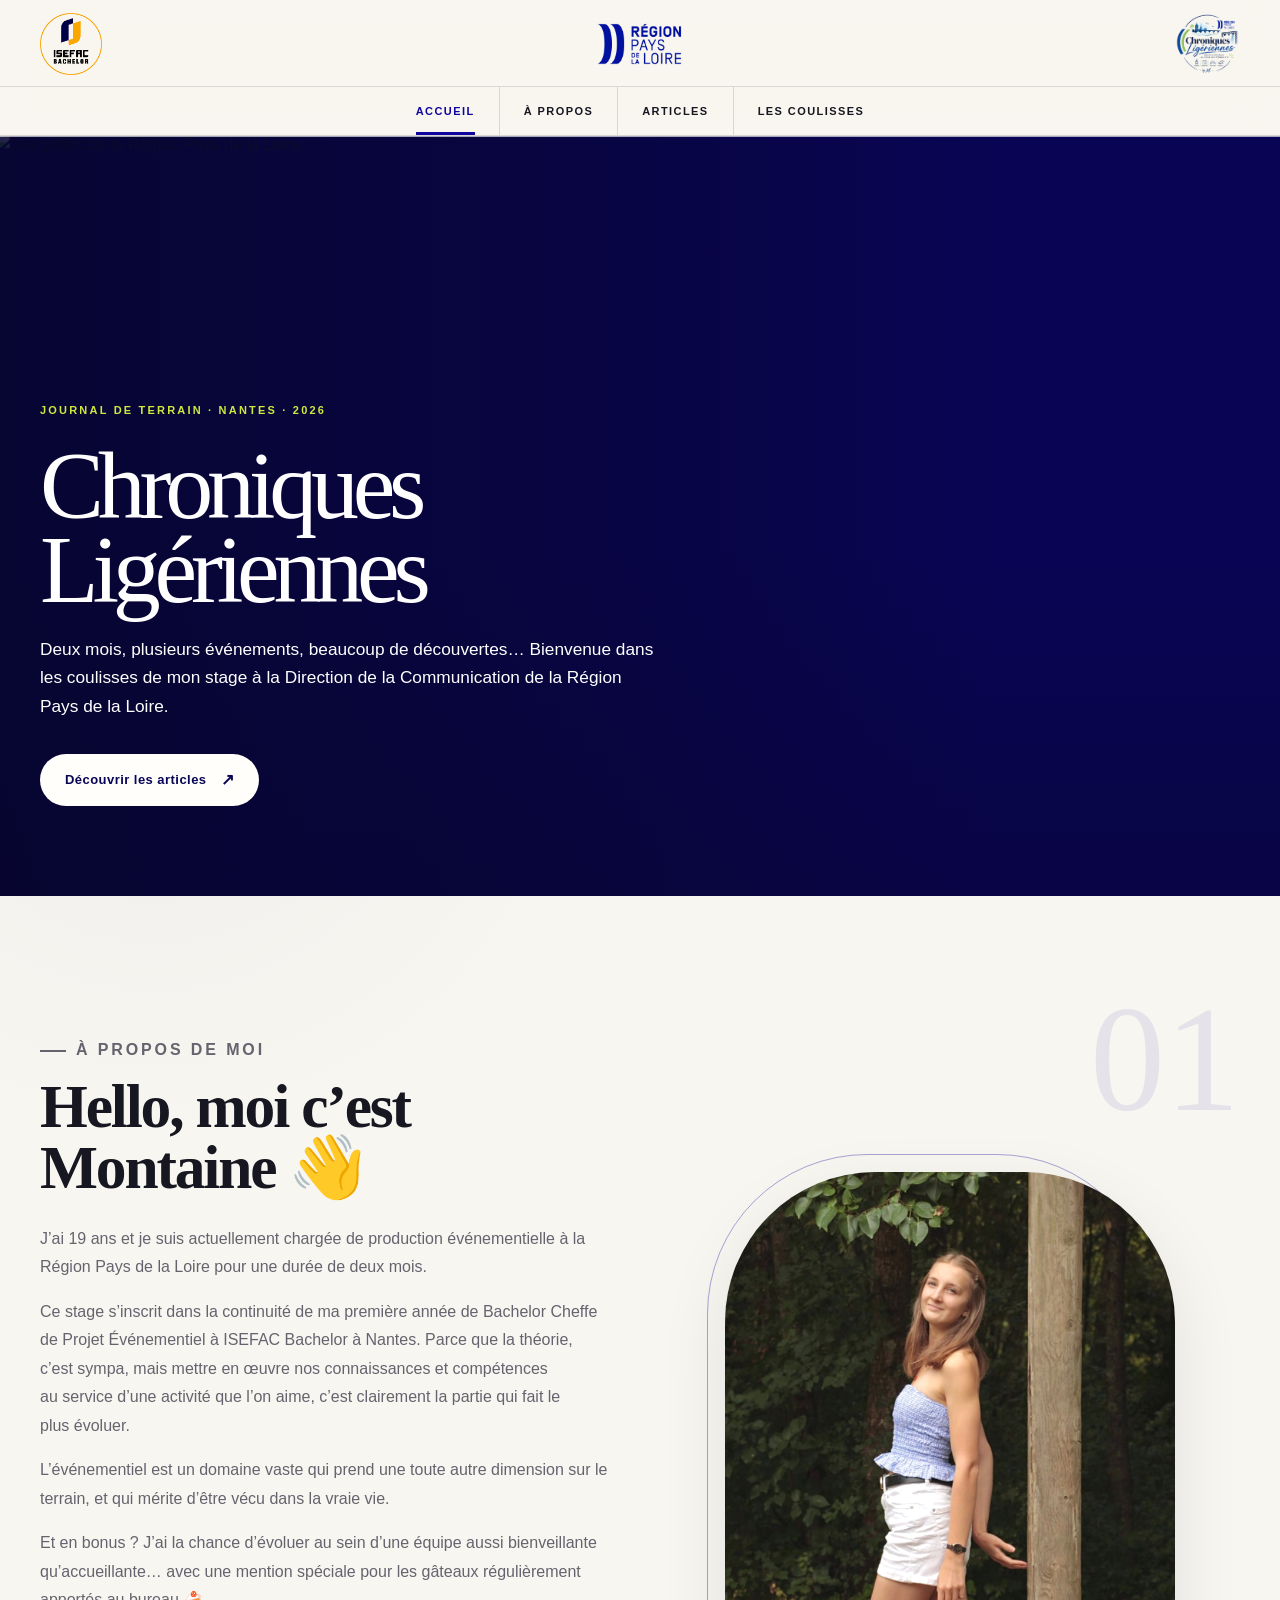
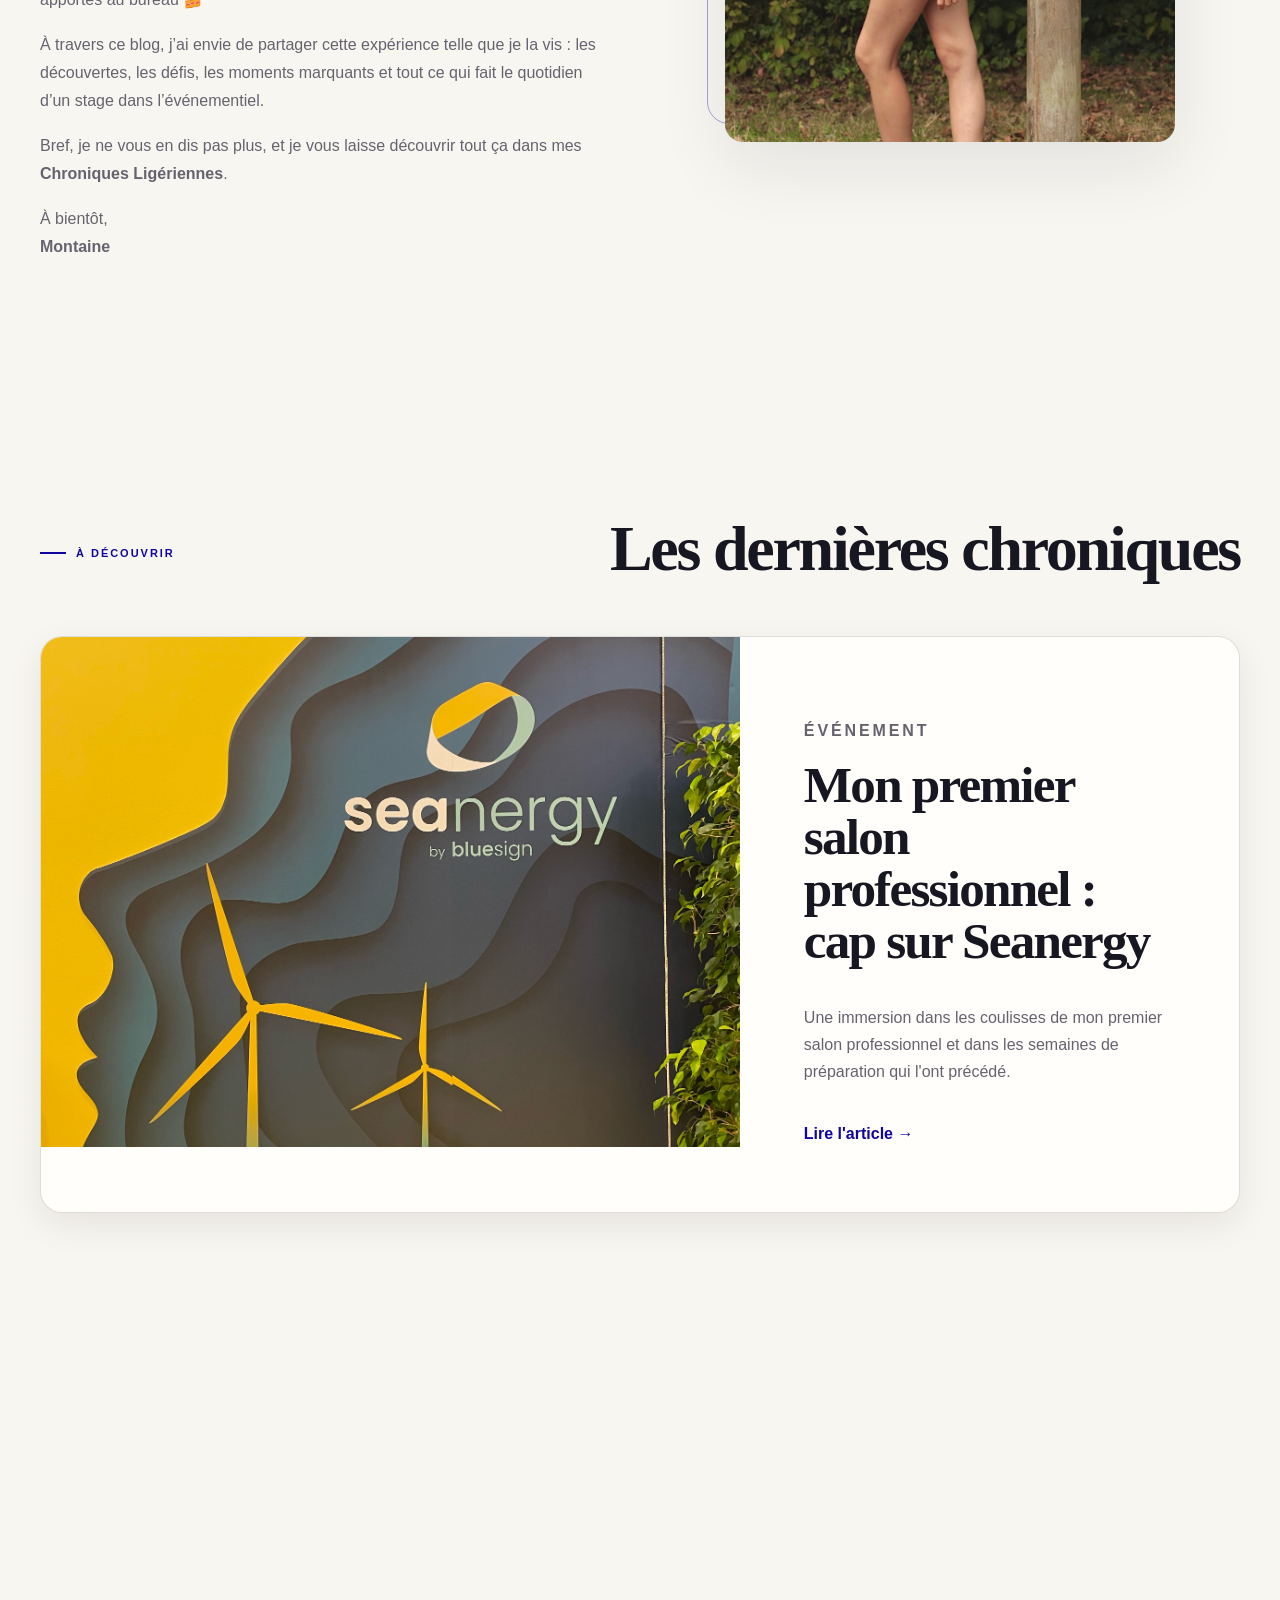
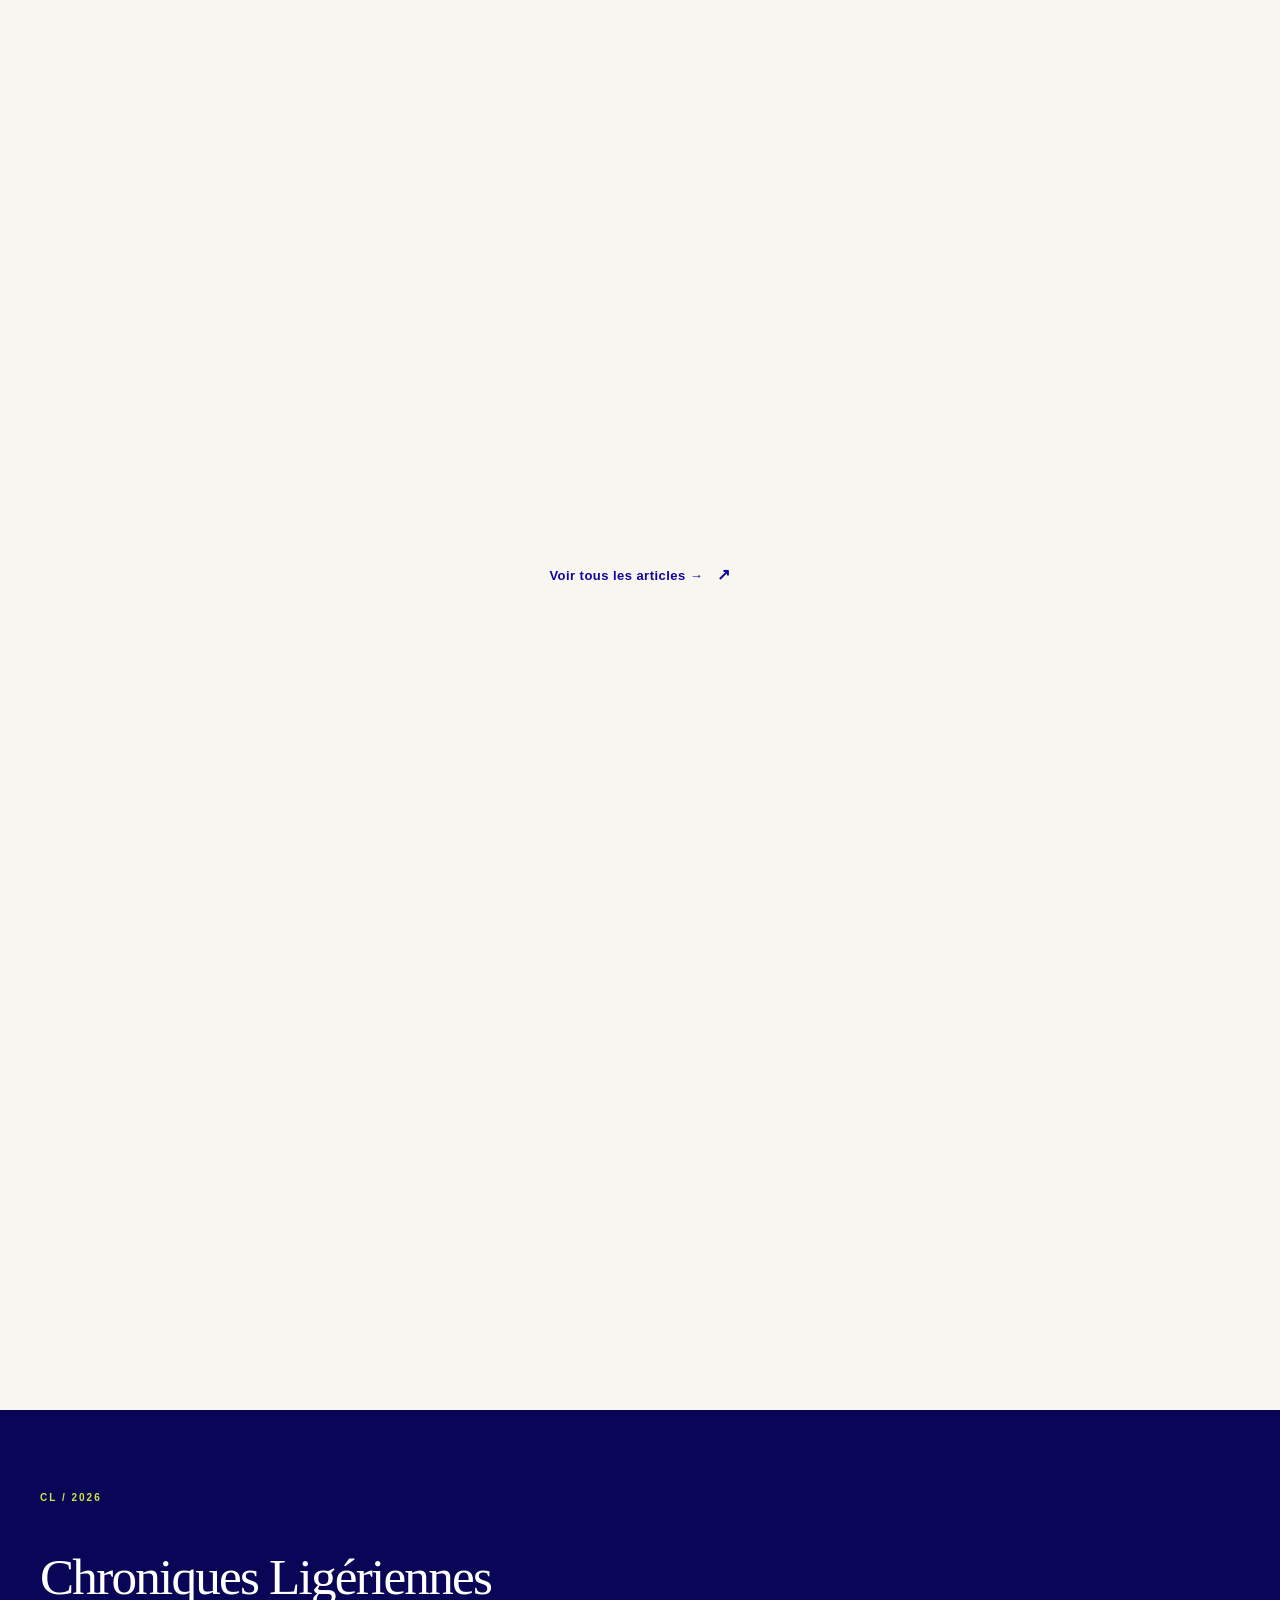
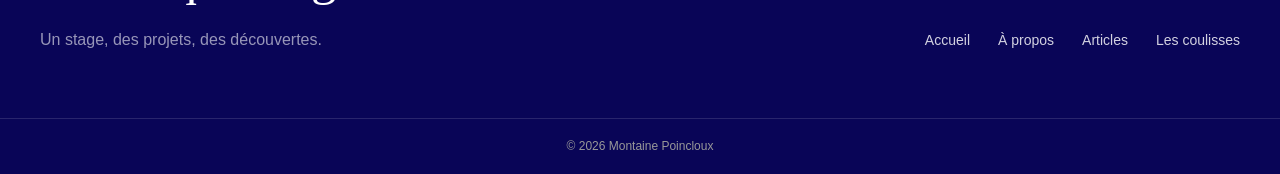
==== index.html @ 36ebf6fc "Upload website assets (batch 12 of 12)" ====
<!DOCTYPE html>
<html lang="fr">
<head>
    <meta charset="UTF-8">
    <meta name="viewport" content="width=device-width, initial-scale=1.0">
    <title>Chroniques Ligériennes</title>
    <meta name="description" content="Chroniques Ligériennes — les coulisses d’un stage en production événementielle à la Région Pays de la Loire.">
    <meta name="theme-color" content="#090557">
    <link rel="icon" href="images/logos/logo-stage.png" type="image/png">
    <link rel="stylesheet" href="css/style.css">
    <link rel="stylesheet" href="css/premium.css">
    <script src="js/site.js" defer></script>
</head>

<body>
<header>
    <div class="header-logos">
    <img src="images/logos/logo-ecole.png" alt="Logo ISEFAC Bachelor">

    <img src="images/logos/logo-region.png" alt="Logo Région Pays de la Loire">

    <img src="images/logos/logo-stage.png" alt="Logo Chroniques Ligériennes">
</div>

    <nav class="main-nav">
    <a href="index.html">ACCUEIL</a>
    <a href="about.html">À PROPOS</a>
    <a href="articles.html">ARTICLES</a>
    <a href="portfolio.html">LES COULISSES</a>
</nav>
</header>
<main>

    <section class="hero">
         <img src="images/accueil/heros.png"
         alt="Les griffes de la Région Pays de la Loire"
         class="hero-image">

        <div class="hero-content">
            <h1>Chroniques Ligériennes</h1>

            <p>
                Deux mois, plusieurs événements, beaucoup de découvertes…
                Bienvenue dans les coulisses de mon stage à la Direction de
                la Communication de la Région Pays de la Loire.
            </p>

            <a href="articles.html" class="hero-button">
                Découvrir les articles
            </a>
        </div>

    </section>
<section class="introduction">

    <div class="introduction-text">

        <p class="introduction-label">À PROPOS DE MOI</p>

        <h2>Hello, moi c’est Montaine 👋</h2>

        <p>
            J’ai 19 ans et je suis actuellement chargée de production
            événementielle à la Région Pays de la Loire pour une durée de deux mois.
        </p>

        <p>
            Ce stage s’inscrit dans la continuité de ma première année de
            Bachelor Cheffe de Projet Événementiel à ISEFAC Bachelor à Nantes.
            Parce que la théorie, c’est sympa, mais mettre en œuvre nos
            connaissances et compétences au service d’une activité que l’on aime,
            c’est clairement la partie qui fait le plus évoluer.
        </p>

        <p>
            L’événementiel est un domaine vaste qui prend une toute autre
            dimension sur le terrain, et qui mérite d’être vécu dans la vraie vie.
        </p>

        <p>
            Et en bonus ? J’ai la chance d’évoluer au sein d’une équipe aussi
            bienveillante qu’accueillante… avec une mention spéciale pour les
            gâteaux régulièrement apportés au bureau 🍰
        </p>

        <p>
            À travers ce blog, j’ai envie de partager cette expérience telle que
            je la vis : les découvertes, les défis, les moments marquants et tout
            ce qui fait le quotidien d’un stage dans l’événementiel.
        </p>

        <p>
            Bref, je ne vous en dis pas plus, et je vous laisse découvrir tout ça
            dans mes <strong>Chroniques Ligériennes</strong>.
        </p>

        <p>
            À bientôt,<br>
            <strong>Montaine</strong>
        </p>

    </div>

    <div class="introduction-image">
        <img src="images/moi/moi.JPG" alt="Montaine Poincloux">
    </div>

</section>
<section class="latest-articles">

    <div class="section-heading">
        <p class="section-label">À DÉCOUVRIR</p>
        <h2>Les dernières chroniques</h2>
    </div>

    <div class="featured-article">

        <a href="articles/seanergy.html">
            <img src="images/articles/seanergy/seanergy.png"
                 alt="Mon premier salon professionnel : cap sur Seanergy">

            <div class="featured-content">
                <p class="article-category">ÉVÉNEMENT</p>

                <h3>Mon premier salon professionnel : cap sur Seanergy</h3>

                <p>
                    Une immersion dans les coulisses de mon premier salon
                    professionnel et dans les semaines de préparation qui
                    l'ont précédé.
                </p>

                <span>Lire l'article →</span>
            </div>
        </a>

    </div>


    <div class="article-grid">

        <a href="articles/DCOM.html" class="article-card">

            <img src="images/articles/DCOM/dcom.png"
                 alt="Christophe Colomb de la DCOM">

            <div class="article-card-content">
                <p class="article-category">DÉCOUVERTE</p>
                <h3>Christophe Colomb de la DCOM</h3>
                <span>Lire →</span>
            </div>

        </a>


        <a href="articles/equipe.html" class="article-card">

            <img src="images/articles/equipe/bike.png"
                 alt="Le travail, c'est bien. L'équipe, c'est mieux.">

            <div class="article-card-content">
                <p class="article-category">COULISSES</p>
                <h3>Le travail, c’est bien. L’équipe, c’est mieux.</h3>
                <span>Lire →</span>
            </div>

        </a>

    </div>


    <div class="article-wide">

        <a href="articles/bilan.html">

            <div class="article-wide-image">
                <img src="images/articles/bilan/bilan.png"
                     alt="Réflexion après deux mois d'immersion">
            </div>

            <div class="article-wide-content">
                <p class="article-category">BILAN</p>

                <h3>Réflexion après deux mois d’immersion</h3>

                <p>
                    Deux mois de stage, des projets, des découvertes et
                    quelques réflexions sur cette expérience.
                </p>

                <span>Lire l'article →</span>
            </div>

        </a>

    </div>


    <div class="all-articles-button">
        <a href="articles.html">Voir tous les articles →</a>
    </div>

</section>
<section class="numbers">

    <div class="section-heading">
        <p class="section-label">L'EXPÉRIENCE EN CHIFFRES</p>
        <h2>Deux mois, en quelques repères.</h2>
    </div>

    <div class="numbers-grid">

        <div class="number-item">
            <strong>2</strong>
            <span>mois de stage</span>
        </div>

        <div class="number-item">
            <strong>1</strong>
            <span>expérience terrain</span>
        </div>

        <div class="number-item">
            <strong>7</strong>
            <span>événements auxquels j'ai contribué</span>
        </div>

        <div class="number-item">
            <strong>2</strong>
            <span>séminaires auxquels j'ai assisté</span>
        </div>

        <div class="number-item personal-number">
            <strong>1h</strong>
            <span>de marche par jour pour rester en forme 🌿</span>
        </div>

    </div>

</section>
</main>
<footer>

    <div class="footer-content">

        <div class="footer-title">
            <h2>Chroniques Ligériennes</h2>
            <p>Un stage, des projets, des découvertes.</p>
        </div>

        <nav class="footer-nav">
            <a href="index.html">Accueil</a>
            <a href="about.html">À propos</a>
            <a href="articles.html">Articles</a>
            <a href="portfolio.html">Les coulisses</a>
        </nav>

    </div>

    <div class="footer-bottom">
        <p>© 2026 Montaine Poincloux</p>
    </div>

</footer>
<script>
const introduction = document.querySelector('.introduction');

const observer = new IntersectionObserver((entries) => {
    entries.forEach(entry => {
        if (entry.isIntersecting) {
            entry.target.classList.add('visible');
            observer.unobserve(entry.target);
        }
    });
}, {
    threshold: 0
});

if (introduction) {
    observer.observe(introduction);
}
</script>
</body>
</html>
---- css/style.css ----
/* =========================================================
   CHRONIQUES LIGÉRIENNES — STYLE GÉNÉRAL
   ========================================================= */

:root {
    --blue: #10069F;
    --blue-dark: #0B0475;
    --text: #222222;
    --text-light: #666666;
    --background: #fafaf8;
    --white: #ffffff;
    --border: #e4e4e1;
}

/* =========================================================
   ARTICLE « AUTORITÉ ET AUTONOMIE »
   ========================================================= */

.authority-spectrum,
.authority-quote {
    width: 850px;
    max-width: calc(100% - 40px);
    margin-left: auto;
    margin-right: auto;
}

.authority-spectrum {
    margin-top: 52px;
    margin-bottom: 68px;
    padding: 24px 0;
    border-top: 1px solid var(--border);
    border-bottom: 1px solid var(--border);
}

.authority-spectrum-labels {
    display: flex;
    justify-content: space-between;
    gap: 24px;
    color: var(--blue);
    font-size: 12px;
    font-weight: 700;
    letter-spacing: 0.08em;
    text-transform: uppercase;
}

.authority-spectrum-line {
    position: relative;
    height: 2px;
    margin: 18px 0 16px;
    background: linear-gradient(to right, var(--text-light), var(--blue));
}

.authority-spectrum-line i {
    position: absolute;
    top: 50%;
    right: 16%;
    width: 16px;
    height: 16px;
    border: 3px solid var(--background);
    border-radius: 50%;
    background-color: var(--blue);
    transform: translateY(-50%);
    transition: right 0.35s ease;
}

.authority-spectrum:hover .authority-spectrum-line i {
    right: 8%;
}

.authority-spectrum p {
    margin: 0;
    color: var(--text-light);
    font-size: 15px;
    font-style: italic;
}

.authority-article a {
    color: var(--blue);
    font-weight: 700;
    text-decoration-color: currentColor;
    text-underline-offset: 3px;
}

.authority-quote {
    margin-top: 48px;
    margin-bottom: 32px;
    padding: 25px 0 25px 28px;
    border-left: 4px solid var(--blue);
    color: var(--blue);
    font-size: 26px;
    font-weight: 400;
    line-height: 1.12;
    letter-spacing: -0.035em;
}

.authority-quote strong {
    font-weight: 700;
}

.js .reveal-on-scroll {
    opacity: 0;
    transform: translateY(18px);
    transition: opacity 0.55s ease, transform 0.55s ease;
}

.js .reveal-on-scroll.is-visible {
    opacity: 1;
    transform: translateY(0);
}

@media (max-width: 768px) {
    .authority-spectrum {
        margin-top: 38px;
        margin-bottom: 50px;
    }

    .authority-spectrum-labels {
        font-size: 10px;
    }

    .authority-quote {
        padding-left: 20px;
        font-size: 14px;
    }
}


/* ===== STYLE GÉNÉRAL ===== */

* {
    box-sizing: border-box;
}

html {
    scroll-behavior: smooth;
}

body {
    margin: 0;
    font-family: Arial, sans-serif;
    background-color: var(--background);
    color: var(--text);
    line-height: 1.5;
}

img {
    max-width: 100%;
}

a {
    color: inherit;
}


/* =========================================================
   HEADER
   ========================================================= */

header {
    background-color: var(--background);
    border-bottom: 1px solid var(--border);
    position: relative;
    z-index: 10;
}


/* Logos */

.header-logos {
    display: flex;
    align-items: center;
    justify-content: space-between;
    padding: 12px 50px;
}

.header-logos img {
    width: auto;
    object-fit: contain;
}

/* ISEFAC */
.header-logos img:nth-child(1) {
    max-height: 115px;
}

/* Région */
.header-logos img:nth-child(2) {
    max-height: 80px;
}

/* Chroniques Ligériennes */
.header-logos img:nth-child(3) {
    max-height: 115px;
}

/* Navigation */

/* =========================================================
   HEADER — NAVIGATION
   ========================================================= */

/* =========================
   MENU PRINCIPAL
   ========================= */

.main-nav {
    display: flex;
    align-items: center;
    justify-content: center;
    margin-bottom: 35px;
}

.main-nav a {
    position: relative;
    display: flex;
    align-items: center;
    padding: 0 25px;
    color: #222;
    text-decoration: none;
    font-size: 14px;
    font-weight: 700;
    letter-spacing: 0.08em;
    line-height: 1;
    transition: color 0.25s ease, transform 0.25s ease;
}

/* Séparateurs */
.main-nav a:not(:last-child) {
    border-right: 1px solid rgba(34, 34, 34, 0.45);
}

/* Ligne sous le lien */
.main-nav a::before {
    content: "";
    position: absolute;
    left: 25px;
    right: 25px;
    bottom: -8px;
    height: 1px;
    background-color: #10069F;
    transform: scaleX(0);
    transform-origin: center;
    transition: transform 0.25s ease;
}

/* Survol */
.main-nav a:hover {
    color: #10069F;
    transform: translateY(-2px) scale(1.06);
}
.main-nav a:hover::before {
    transform: scaleX(1);
}

/* =========================================================
   ÉLÉMENTS COMMUNS
   ========================================================= */

.section-label {
    font-size: 12px;
    letter-spacing: 2.5px;
    font-weight: 600;
    color: var(--blue);
    margin: 0 0 18px;
}

h1,
h2,
h3,
h4 {
    letter-spacing: -0.5px;
}


/* =========================================================
   HERO — ACCUEIL
   ========================================================= */

.hero {
    position: relative;
    height: 80vh;
    min-height: 550px;
    overflow: hidden;
}

.hero-image {
    width: 100%;
    height: 100%;
    object-fit: cover;
    object-position: center;
    display: block;
    transform: scale(1.02);
}

.hero::after {
    content: "";
    position: absolute;
    inset: 0;
    background: rgba(0, 0, 0, 0.28);
}

.hero-content {
    position: absolute;
    z-index: 2;
    top: 50%;
    left: 50%;
    transform: translate(-50%, -50%);
    width: 80%;
    max-width: 850px;
    text-align: center;
    color: white;
}

.hero-content h1 {
    font-size: clamp(48px, 6vw, 72px);
    line-height: 1.05;
    margin: 0 0 25px;
}

.hero-content p {
    font-size: 19px;
    line-height: 1.6;
    margin: 0 auto 35px;
    max-width: 650px;
}

.hero-button {
    display: inline-block;
    padding: 14px 30px;
    background-color: white;
    color: var(--text);
    text-decoration: none;
    border-radius: 30px;
    transition: transform 0.3s ease,
                background-color 0.3s ease,
                color 0.3s ease;
}

.hero-button:hover {
    transform: translateY(-4px);
    background-color: var(--blue);
    color: white;
}

/* =========================================================
   INTRODUCTION — ACCUEIL
   ========================================================= */

.introduction {
    position: relative;

    display: flex;
    align-items: center;

    gap: 80px;

    max-width: 1200px;
    margin: 0 auto;
    padding: 100px 50px;
}

/* =========================
   TEXTE
   ========================= */

.introduction-text {
    flex: 1;
    max-width: 520px;
}

.introduction-text h2 {
    font-size: 34px;
    line-height: 1.2;
    margin: 0 0 25px;
}

.introduction-text p {
    font-size: 15px;
    line-height: 1.8;
    color: var(--text-light);
}

/* Petit label */

.introduction-label {
    margin: 0 0 12px;

    color: #10069F;
    font-size: 12px;
    font-weight: 700;
    letter-spacing: 0.14em;
}

/* =========================
   IMAGE
   ========================= */

.introduction-image {
    flex: 1;
    max-width: 450px;
}

.introduction-image img {
    width: 100%;
    max-height: 550px;
    object-fit: cover;

    border-radius: 4px;

    display: block;
}

/* =========================
   LIGNE ENTRE TEXTE ET IMAGE
   ========================= */

.introduction-line {
    position: absolute;

    top: 50%;
    left: calc(50% - 40px);

    width: 80px;
    height: 1px;

    background-color: #10069F;

    transform: scaleX(0);
    transform-origin: left;

    transition: transform 0.8s ease 0.3s;
}

.introduction.visible .introduction-line {
    transform: scaleX(1);
}


/* =========================================================
   ARTICLES — ACCUEIL
   ========================================================= */

.latest-articles {
    max-width: 1200px;
    margin: 0 auto;
    padding: 70px 50px;
}

.section-heading {
    margin-bottom: 45px;
}

.section-heading h2 {
    font-size: 42px;
    margin: 0;
}

.featured-article {
    margin-bottom: 30px;
}

.featured-article a {
    display: grid;
    grid-template-columns: 1.4fr 1fr;
    text-decoration: none;
    color: var(--text);
    background-color: var(--white);
    overflow: hidden;
}

.featured-article img {
    width: 100%;
    height: 450px;
    object-fit: cover;
    display: block;
    transition: transform 0.6s ease;
}

.featured-article:hover img {
    transform: scale(1.025);
}

.featured-content {
    padding: 50px;
    display: flex;
    flex-direction: column;
    justify-content: center;
}

.article-category {
    font-size: 12px;
    letter-spacing: 2px;
    color: var(--blue);
    margin-bottom: 15px;
}

.featured-content h3 {
    font-size: 34px;
    line-height: 1.2;
    margin: 0 0 20px;
}

.featured-content p {
    color: var(--text-light);
    line-height: 1.7;
}

.featured-content span,
.article-card span,
.article-wide-content span {
    margin-top: 20px;
    font-weight: 700;
    color: var(--blue);
    transition: transform 0.3s ease;
}


/* =========================================================
   PETITES CARTES ARTICLES
   ========================================================= */

.article-grid {
    display: grid;
    grid-template-columns: 1fr 1fr;
    gap: 30px;
    margin-bottom: 30px;
}

.article-card {
    text-decoration: none;
    color: var(--text);
    background-color: var(--white);
    overflow: hidden;
    transition: transform 0.35s ease,
                box-shadow 0.35s ease;
}

.article-card:hover {
    transform: translateY(-6px);
    box-shadow: 0 15px 35px rgba(0, 0, 0, 0.07);
}

.article-card img {
    width: 100%;
    height: 260px;
    object-fit: cover;
    display: block;
    transition: transform 0.6s ease;
}

.article-card:hover img {
    transform: scale(1.03);
}

.article-card-content {
    padding: 30px;
}

.article-card-content h3 {
    font-size: 24px;
    line-height: 1.3;
    margin: 0;
}


/* =========================================================
   ARTICLE HORIZONTAL
   ========================================================= */

.article-wide {
    margin-bottom: 50px;
}

.article-wide a {
    display: grid;
    grid-template-columns: 1fr 1fr;
    text-decoration: none;
    color: var(--text);
    background-color: var(--white);
    overflow: hidden;
}

.article-wide-image {
    overflow: hidden;
}

.article-wide-image img {
    width: 100%;
    height: 300px;
    object-fit: cover;
    display: block;
    transition: transform 0.6s ease;
}

.article-wide:hover img {
    transform: scale(1.03);
}

.article-wide-content {
    padding: 40px;
    display: flex;
    flex-direction: column;
    justify-content: center;
}

.article-wide-content h3 {
    font-size: 28px;
    line-height: 1.3;
    margin: 0 0 15px;
}


/* =========================================================
   BOUTON ARTICLES
   ========================================================= */

.all-articles-button {
    text-align: center;
}

.all-articles-button a {
    display: inline-block;
    padding: 13px 28px;
    border: 1px solid var(--blue);
    color: var(--blue);
    text-decoration: none;
    transition: all 0.3s ease;
}

.all-articles-button a:hover {
    background-color: var(--blue);
    color: white;
}


/* =========================================================
   CHIFFRES CLÉS
   ========================================================= */

.numbers {
    max-width: 1200px;
    margin: 0 auto;
    padding: 70px 50px;
}

.numbers-grid {
    display: grid;
    grid-template-columns: repeat(5, 1fr);
    gap: 30px;
    margin-top: 50px;
}

.number-item {
    text-align: center;
    padding: 25px 10px;
    border-top: 2px solid #d9d9d5;
    transition: border-color 0.3s ease,
                transform 0.3s ease;
}

.number-item strong {
    display: block;
    font-size: 52px;
    font-weight: 500;
    margin-bottom: 12px;
    color: var(--text);
    transition: color 0.3s ease;
}

.number-item span {
    display: block;
    font-size: 14px;
    line-height: 1.5;
    color: var(--text-light);
}

.number-item:hover {
    border-top: 4px solid var(--blue);
    transform: translateY(-3px);
}

.number-item:hover strong {
    color: var(--blue);
}

.personal-number {
    border-top-color: var(--blue);
}


/* =========================================================
   FOOTER
   ========================================================= */

footer {
    background-color: #222;
    color: white;
    margin-top: 40px;
}

.footer-content {
    max-width: 1200px;
    margin: 0 auto;
    padding: 55px 50px;
    display: flex;
    justify-content: space-between;
    align-items: center;
}

.footer-title h2 {
    margin: 0 0 8px;
    font-size: 26px;
}

.footer-title p {
    margin: 0;
    color: #aaa;
}

.footer-nav {
    display: flex;
    gap: 30px;
}

.footer-nav a {
    color: white;
    text-decoration: none;
    font-size: 14px;
    transition: color 0.3s ease;
}

.footer-nav a:hover {
    color: #7fc5f2;
}

.footer-bottom {
    border-top: 1px solid #444;
    text-align: center;
    padding: 18px;
}

.footer-bottom p {
    margin: 0;
    font-size: 12px;
    color: #999;
}

/* =========================================================
   PAGE PORTFOLIO
   ========================================================= */

.portfolio-intro {
    max-width: 1000px;
    margin: 0 auto;
    padding: 90px 50px 60px;
}

.portfolio-intro h1 {
    max-width: 850px;
    font-size: 56px;
    line-height: 1.1;
    margin: 0 0 25px;
}

.portfolio-intro > p:last-child {
    max-width: 650px;
    font-size: 18px;
    line-height: 1.7;
    color: var(--text-light);
}

.portfolio-section {
    max-width: 1100px;
    margin: 0 auto;
    padding: 45px 50px 90px;
}

.portfolio-section-title {
    max-width: 700px;
    margin-bottom: 55px;
}

.portfolio-section-title h2 {
    font-size: 42px;
    margin: 0 0 20px;
}

.portfolio-section-title > p:last-child {
    color: var(--text-light);
    line-height: 1.7;
}

.portfolio-project {
    margin-bottom: 90px;
}

.portfolio-project-header {
    margin-bottom: 28px;
}

.portfolio-project-header p {
    color: var(--blue);
    font-size: 12px;
    font-weight: 600;
    letter-spacing: 2px;
    margin-bottom: 10px;
}

.portfolio-project-header h3 {
    font-size: 30px;
    margin: 0;
}

.portfolio-gallery {
    display: grid;
    grid-template-columns: 1.5fr 1fr;
    gap: 20px;
}

.portfolio-item {
    background: white;
    overflow: hidden;
}

.portfolio-item.large {
    grid-row: span 2;
}

.portfolio-item img {
    width: 100%;
    height: 280px;
    object-fit: cover;
    display: block;
    transition: transform 0.6s ease;
}

.portfolio-item.large img {
    height: 580px;
}

.portfolio-item:hover img {
    transform: scale(1.03);
}

.portfolio-caption {
    padding: 20px 5px 10px;
}

.portfolio-caption h4 {
    margin: 0 0 8px;
    font-size: 18px;
}

.portfolio-caption p {
    margin: 0;
    color: var(--text-light);
    font-size: 14px;
    line-height: 1.6;
}

.document-preview {
    height: 280px;
    background: #f0f0ed;
    display: flex;
    align-items: center;
    justify-content: center;
    transition: background-color 0.3s ease;
}

.portfolio-item.large .document-preview {
    height: 580px;
}

.document-preview span {
    font-size: 13px;
    font-weight: 700;
    letter-spacing: 2px;
    color: var(--blue);
    border: 1px solid var(--blue);
    padding: 12px 18px;
}

.document-preview:hover {
    background-color: #e8eef2;
}

.portfolio-small-grid {
    display: grid;
    grid-template-columns: repeat(3, 1fr);
    gap: 25px;
}

.field-section {
    max-width: 1200px;
}

.field-gallery {
    display: grid;
    grid-template-columns: 1.5fr 1fr 1fr;
    grid-auto-rows: 250px;
    gap: 15px;
}

.field-photo {
    overflow: hidden;
}

.field-photo.large {
    grid-row: span 2;
}

.field-photo img {
    width: 100%;
    height: 100%;
    object-fit: cover;
    display: block;
    transition: transform 0.6s ease;
}

.field-photo:hover img {
    transform: scale(1.04);
}

.personal-section {
    padding-bottom: 110px;
}

.personal-gallery {
    display: grid;
    grid-template-columns: 1fr 1fr;
    gap: 30px;
}

.personal-photo img {
    width: 100%;
    height: 450px;
    object-fit: cover;
    display: block;
    transition: transform 0.6s ease;
}

.personal-photo:hover img {
    transform: scale(1.02);
}

.personal-photo p {
    margin-top: 15px;
    color: #555;
}


/* =========================================================
   PAGE À PROPOS
   ========================================================= */

.about-intro {
    max-width: 1000px;
    margin: 0 auto;
    padding: 90px 50px 60px;
}

.about-intro h1 {
    max-width: 850px;
    font-size: 56px;
    line-height: 1.1;
    margin: 0;
}

.about-presentation {
    max-width: 1200px;
    margin: 0 auto;
    padding: 40px 50px 100px;
    display: grid;
    grid-template-columns: 0.65fr 1.35fr;
    gap: 45px;
    align-items: start;
}
.about-text {
    max-width: 720px;
}

.about-photo img {
    width: 100%;
    max-height: 600px;
    object-fit: cover;
    display: block;
}

.about-text h2 {
    font-size: 34px;
    margin: 0 0 30px;
}

.about-text p {
    color: var(--text-light);
    line-height: 1.8;
    font-size: 15px;
    margin-bottom: 20px;
}

.about-text strong {
    color: var(--text);
}

.about-signature {
    margin-top: 30px;
}

.about-section-title {
    max-width: 1100px;
    margin: 0 auto 50px;
    padding: 0 50px;
}

.about-section-title h2 {
    font-size: 42px;
    margin: 0;
}

.about-timeline {
    padding: 70px 0 100px;
}

.timeline {
    max-width: 1000px;
    margin: 0 auto;
    padding: 0 50px;
    display: grid;
    grid-template-columns: repeat(3, 1fr);
    gap: 40px;
}

.timeline-item {
    border-top: 2px solid var(--blue);
    padding-top: 20px;
}

.timeline-item span {
    color: var(--blue);
    font-size: 12px;
    letter-spacing: 1.5px;
}

.timeline-item h3 {
    font-size: 23px;
    margin: 15px 0;
}

.timeline-item p {
    color: var(--text-light);
    line-height: 1.7;
    font-size: 14px;
}

.about-conclusion {
    text-align: center;
    padding: 60px 25px 100px;
}

.about-conclusion h2 {
    font-size: 42px;
    margin: 0 0 30px;
}

.about-button {
    display: inline-block;
    padding: 13px 28px;
    border: 1px solid var(--blue);
    color: var(--blue);
    text-decoration: none;
    transition: all 0.3s ease;
}

.about-button:hover {
    background-color: var(--blue);
    color: white;
}


/* =========================================================
   RESPONSIVE — TÉLÉPHONE
   ========================================================= */

@media (max-width: 768px) {

    /* Header */

    .header-logos {
        padding: 15px 20px;
    }

    .header-logos img {
        max-height: 42px;
    }

    header nav {
        gap: 18px;
        padding: 8px 10px 15px;
        flex-wrap: nowrap;
    }

    header nav a {
        font-size: 12px;
    }


    /* Hero */

    .hero {
        height: 70vh;
        min-height: 500px;
    }

    .hero-content {
        width: 90%;
    }

    .hero-content h1 {
        font-size: 45px;
    }

    .hero-content p {
        font-size: 16px;
    }


    /* Accueil */

    .introduction {
        flex-direction: column;
        gap: 45px;
        padding: 70px 25px;
    }

    .introduction-image {
        max-width: 100%;
    }

    .latest-articles,
    .numbers {
        padding-left: 25px;
        padding-right: 25px;
    }

    .section-heading h2 {
        font-size: 34px;
    }

    .featured-article a,
    .article-wide a {
        grid-template-columns: 1fr;
    }

    .featured-article img {
        height: 300px;
    }

    .featured-content {
        padding: 30px;
    }

    .article-grid {
        grid-template-columns: 1fr;
    }

    .numbers-grid {
        grid-template-columns: 1fr 1fr;
        gap: 20px;
    }

    .number-item strong {
        font-size: 40px;
    }


    /* Pages */

    .portfolio-intro,
    .about-intro {
        padding: 70px 25px 50px;
    }

    .portfolio-intro h1,
    .about-intro h1 {
        font-size: 40px;
    }

    .articles-list,
    .portfolio-section {
        padding-left: 25px;
        padding-right: 25px;
    }

    .article-page-card a {
        grid-template-columns: 1fr;
    }

    .article-page-image img {
        height: 260px;
    }

    .article-page-content {
        padding: 30px;
    }

    .article-page-content h2 {
        font-size: 26px;
    }


    /* Portfolio */

    .portfolio-gallery {
        grid-template-columns: 1fr;
    }

    .portfolio-item.large {
        grid-row: auto;
    }

    .portfolio-item.large img,
    .portfolio-item.large .document-preview {
        height: 300px;
    }

    .portfolio-small-grid {
        grid-template-columns: 1fr;
    }

    .field-gallery {
        grid-template-columns: 1fr 1fr;
        grid-auto-rows: 200px;
    }

    .field-photo.large {
        grid-column: span 2;
        grid-row: span 1;
    }

    .personal-gallery {
        grid-template-columns: 1fr;
    }

    .personal-photo img {
        height: 350px;
    }


    /* About */

    .about-presentation {
        grid-template-columns: 1fr;
        gap: 45px;
        padding: 30px 25px 70px;
    }

    .about-photo {
        max-width: 500px;
        margin: 0 auto;
    }

    .about-section-title {
        padding: 0 25px;
    }

    .about-section-title h2 {
        font-size: 34px;
    }

    .timeline {
        grid-template-columns: 1fr;
        padding: 0 25px;
        gap: 35px;
    }


    /* Footer */

    .footer-content {
        flex-direction: column;
        align-items: flex-start;
        gap: 35px;
        padding: 45px 25px;
    }

    .footer-nav {
        flex-wrap: wrap;
        gap: 20px;
    }
}

/* ========================================
   HERO ARTICLE
======================================== */

.article-hero {
    width: 1100px;
    max-width: calc(100% - 80px);

    margin: 0 auto;

    padding: 70px 0 55px;

    display: grid;

    grid-template-columns: 1fr 400px;

    gap: 60px;

    align-items: center;
}


/* BLOC GAUCHE */

.article-hero-text {
    width: 100%;
    max-width: 640px;

    margin: 0 auto;
}


/* TITRE */

.article-hero h1 {
    margin: 0;

    max-width: 640px;

    font-size: clamp(44px, 5vw, 70px);

    line-height: 1;

    letter-spacing: -2.3px;

    font-weight: 700;
}


/* VIDÉO */

.article-video {
    width: 400px;
    max-width: 100%;

    margin: 0 auto;
}

.article-video video {
    display: block;

    width: 100%;

    max-height: 470px;

    object-fit: cover;

    border-radius: 4px;
}
/* ========================================
   EN-TÊTE ÉDITORIAL DE L'ARTICLE
======================================== */

.article-meta {
    width: min(980px, 100%);
    margin: 0 auto 45px;

    display: flex;
    align-items: center;
    gap: 28px;

    font-size: 13px;
    color: var(--text-light);
}

.article-meta-item {
    display: flex;
    align-items: center;
    gap: 7px;
}

/* ========================================
   CORPS DE L'ARTICLE — CENTRÉ
======================================== */

.article-content {

    width: min(1100px, calc(100% - 100px));

    margin: 0 auto;

}


/* Bloc de lecture centré */

.article-content > p,
.article-opening,
.article-content h2,
.article-section,
.seanergy-timeline,
.article-quote {

    width: min(850px, 100%);

    margin-left: auto;
    margin-right: auto;

}


/* Texte aligné à gauche */

.article-content > p,
.article-opening p,
.article-section p {

    text-align: left;

}


/* Paragraphes */

.article-content > p {

    margin-top: 0;
    margin-bottom: 20px;

    font-size: 18px;
    line-height: 1.75;

}


/* Introduction */

.article-opening {

    margin-bottom: 35px;

}

.article-opening p {

    margin: 0 0 16px;

    font-size: 18px;
    line-height: 1.75;

}


/* ========================================
   MOBILE
======================================== */

@media (max-width: 768px) {

    .article-meta {
        width: 100%;
        margin-bottom: 30px;

        flex-wrap: wrap;
        gap: 12px 20px;
    }

    .article-content {
        width: calc(100% - 44px);
    }

}

/* ========================================
   TITRE
======================================== */

.article-hero-text {
    min-width: 0;
     width: 100%;
    max-width: 620px;
    margin: 0 auto;
}

.article-hero .section-label {
    margin-bottom: 15px;
}

.article-hero h1 {
    margin: 0;
    max-width: 800px;
    font-size: clamp(44px, 5vw, 70px);
    line-height: 1;
    letter-spacing: -2.3px;
    font-weight: 700;
}


/* ========================================
   VIDÉO
======================================== */

.article-video {
    width: 100%;
    align-self: center;
}

.article-video video {
    display: block;
    width: 100%;
    max-height: 470px;
    object-fit: cover;
    border-radius: 4px;
}


/* ========================================
   CORPS DE L'ARTICLE — AXE CENTRAL
======================================== */

.article-content {
    width: 100%;
    max-width: 1100px;
    margin: 0 auto;
}


/* Axe de lecture */

.article-content > p,
.article-content .article-opening,
.article-content .article-section,
.article-content h2,
.article-content .seanergy-timeline,
.article-content .article-quote {
    width: 850px;
    max-width: calc(100% - 40px);
    margin-left: auto;
    margin-right: auto;
}


/* Texte */

.article-content > p,
.article-content .article-opening p,
.article-content .article-section p {
    text-align: left;
}


/* Paragraphes */

.article-content > p {
    margin-top: 0;
    margin-bottom: 20px;

    font-size: 18px;
    line-height: 1.75;
}


/* Introduction */

.article-opening {
    margin-top: 0;
    margin-bottom: 35px;
}

.article-opening p {
    margin-top: 0;
    margin-bottom: 20px;

    font-size: 18px;
    line-height: 1.75;
}


/* Sections contenant du texte */

.article-section {
    margin-top: 30px;
    margin-bottom: 30px;
}


/* Timeline */

.seanergy-timeline {
    margin-top: 65px;
    margin-bottom: 70px;
}


/* Citation */

.article-quote {
    margin-top: 40px;
    margin-bottom: 45px;
}
/* ========================================
   TITRES DE SECTIONS
======================================== */

.article-content strong {
    font-weight: 700;
}


/* ========================================
   PHRASE DE TRANSITION
======================================== */

/* ========================================
   PHRASE DE TRANSITION
======================================== */

.article-highlight {
    width: 850px !important;
    max-width: calc(100% - 40px);

    margin: 35px auto !important;

    padding: 18px 0 18px 22px;

    border-left: 4px solid var(--blue);

    font-size: 19px !important;
    line-height: 1.45 !important;
    font-weight: 600;

    text-align: left;
}

/* ========================================
   RETOUR AUX CHRONIQUES
======================================== */

.article-back {
    width: min(1250px, calc(100% - 100px));
    margin: 70px auto 85px;
}

.article-back a {
    color: var(--blue);
    text-decoration: none;
    font-size: 15px;
    font-weight: 600;
    transition: opacity 0.3s ease;
}

.article-back a:hover {
    opacity: 0.6;
}


/* ========================================
   RESPONSIVE
======================================== */

@media (max-width: 900px) {

    .article-hero {
        grid-template-columns: 1fr;
        gap: 35px;
    }

    .article-video {
        max-width: 700px;
    }

}


@media (max-width: 768px) {

    .article-hero {
        width: calc(100% - 44px);
        padding: 50px 0 35px;
        gap: 30px;
    }

    .article-hero h1 {
        font-size: clamp(40px, 11vw, 60px);
        letter-spacing: -1.8px;
    }


    /* Vidéo */

    .article-video {
        max-width: 100%;
    }

    .article-video video {
        max-height: 350px;
    }


    /* Texte */

    .article-content {
        width: calc(100% - 44px);
    }

    .article-content > p,
    .article-opening,
    .article-content h2 {
        width: 100%;
    }

    .article-opening p,
    .article-content > p {
        font-size: 16px;
        line-height: 1.7;
        margin-bottom: 14px;
    }

    .article-content h2 {
        margin-top: 42px;
        margin-bottom: 18px;
        font-size: 28px;
    }


    /* Transition */

    .article-highlight {
        width: 100% !important;
        margin: 25px 0 !important;
        padding: 16px 0 16px 18px;
        font-size: 18px !important;
    }


    /* Retour */

    .article-back {
        width: calc(100% - 44px);
        margin: 55px auto 65px;
    }

}
.article-section {
    position: relative;
}
/* ========================================
   TITRES DE SECTIONS - STYLE HANDMADE
======================================== */

.article-content h2 {
    width: 850px;
    max-width: calc(100% - 40px);

    margin: 65px auto 25px;
    color: var(--blue);

    font-size: 58px;
    line-height: 0.95;

    letter-spacing: -2px;
    font-weight: 800;

    position: relative;

    transform: rotate(-1.5deg);
}


/* Sous-titre de la section */

.article-content h2 span {
    display: block;

    margin-top: 10px;

    font-size: 25px;
    line-height: 1.1;

    letter-spacing: 0;
    font-weight: 600;

    text-transform: uppercase;
}


/* Petit trait manuscrit */

.article-content h2::after {
    content: "";

    display: block;

    width: 90px;
    height: 3px;

    margin-top: 15px;

    background-color: var(--blue);

    transform: rotate(-3deg);
}


/* ========================================
   RESPONSIVE
======================================== */

@media (max-width: 768px) {

    .article-content h2 {
        width: 100%;

        margin-top: 50px;

        font-size: 43px;

        letter-spacing: -1.5px;

        transform: rotate(-1deg);
    }


    .article-content h2 span {
        font-size: 20px;
    }


}
/* ========================================
   FACTS INTÉGRÉS DANS LE TEXTE
======================================== */

.article-fact {
    color: var(--blue);
    font-weight: 700;
    font-size: 1.08em;
}


/* ========================================
   TIMELINE — SEANERGY
======================================== */

.seanergy-timeline {
    width: min(980px, 100%);
    margin: 65px 0 70px;
}

.timeline-label {
    margin: 0 0 35px;
    color: var(--blue);
    font-size: 12px;
    font-weight: 700;
    letter-spacing: 2.5px;
}

.seanergy-timeline-line {
    position: relative;
    display: grid;
    grid-template-columns: repeat(3, 1fr);
    gap: 50px;
}

/* Ligne horizontale */

.seanergy-timeline-line::before {
    content: "";
    position: absolute;
    top: 7px;
    left: 0;
    right: 0;
    height: 1px;
    background-color: var(--blue);
}

/* Étapes */

.seanergy-timeline-item {
    position: relative;
    padding-top: 30px;
}

/* Points */

.timeline-dot {
    position: absolute;
    top: 0;
    left: 0;

    width: 15px;
    height: 15px;

    border-radius: 50%;
    background-color: var(--blue);

    z-index: 1;
}

/* Titres */

.seanergy-timeline-item h3 {
    margin: 0 0 8px;

    color: var(--text);

    font-size: 15px;
    font-weight: 700;
    letter-spacing: 1.5px;
}

/* Informations */

.seanergy-timeline-item p {
    margin: 0;

    color: var(--text-light);

    font-size: 14px;
    line-height: 1.5;
}


/* ========================================
   CITATION — SEANERGY
======================================== */

.article-quote {
    width: min(850px, 100%);
    margin: 35px 0 40px;
    padding: 20px 0;

    border-top: 1px solid var(--border);
    border-bottom: 1px solid var(--border);

    text-align: center;
}

.article-quote p {
    margin: 0;

    color: var(--blue);

    font-size: 23px;
    line-height: 1.4;

    font-weight: 600;
}
/* ========================================
   RESPONSIVE — TIMELINE + CITATION
======================================== */

@media (max-width: 768px) {

    /* Timeline */

    .seanergy-timeline {
        margin: 50px 0 55px;
    }

    .seanergy-timeline-line {
        grid-template-columns: 1fr;
        gap: 30px;
        padding-left: 20px;
    }

    .seanergy-timeline-line::before {
        top: 0;
        bottom: 0;
        left: 6px;

        width: 1px;
        height: auto;
    }

    .timeline-dot {
        left: -1px;
    }

    /* Citation */

    .article-quote {
    margin: 30px 0 35px;
    padding: 18px 10px;
}

.article-quote p {
    font-size: 20px;
}
}
.article-section p {
    margin: 0 0 16px;
    font-size: 18px;
    line-height: 1.7;
}
@media (max-width: 768px) {

    .article-section p {
        font-size: 16px;
        line-height: 1.7;
        margin-bottom: 14px;
    }

}
/* =========================================================
   ARTICLE — LE TRAVAIL, C'EST BIEN, L'ÉQUIPE, C'EST MIEUX
   ========================================================= */


/* ===== HERO PLUS HUMAIN ===== */

.article-team-hero {
    min-height: 430px;
}

.team-hero-note {
    display: flex;
    flex-direction: column;
    align-items: center;
    justify-content: center;

    min-height: 260px;

    color: var(--blue);

    transform: rotate(2deg);
}

.team-note-symbol {
    font-size: 42px;
    margin-bottom: 18px;
}

.team-hero-note p {
    margin: 0;

    font-size: 25px;
    line-height: 1.15;
    font-weight: 700;

    text-align: center;
}

.team-note-line {
    display: block;

    width: 70px;
    height: 3px;

    margin-top: 20px;

    background-color: var(--blue);

    transform: rotate(-4deg);
}


/* ===== PETITES RÉPLIQUES ===== */

.team-dialogue {
    width: min(650px, 100%);

    margin: 8px 0 20px;

    padding-left: 25px;

    border-left: 2px solid var(--blue);

    color: var(--blue);

    font-size: 19px;
    line-height: 1.5;
}

.team-dialogue p {
    margin: 0;
}


/* ===== PHRASE IMPORTANTE ===== */

.team-highlight {
    margin-top: 30px !important;
    margin-bottom: 45px !important;

    color: var(--blue);

    font-size: 23px !important;
    line-height: 1.4 !important;
}


/* ===== FACTS DANS LE TEXTE ===== */

.team-fact {
    color: var(--blue);
    font-weight: 700;
}


/* ===== CARNET DE BORD ===== */

.movement-card {
    width: min(980px, 100%);

    margin: 45px 0;

    padding: 30px 35px;

    border-top: 1px solid var(--blue);
    border-bottom: 1px solid var(--blue);

    background-color: rgba(16, 6, 159, 0.025);
}

.movement-label {
    margin: 0 0 25px;

    color: var(--blue);

    font-size: 11px;
    font-weight: 700;

    letter-spacing: 2px;
}

.movement-grid {
    display: grid;
    grid-template-columns: repeat(3, 1fr);

    gap: 25px;
}

.movement-item {
    padding-left: 18px;

    border-left: 2px solid var(--blue);
}

.movement-item strong {
    display: block;

    margin-bottom: 5px;

    color: var(--blue);

    font-size: 30px;
    line-height: 1;
}

.movement-item span {
    color: var(--text-light);

    font-size: 13px;
}

.movement-conclusion {
    margin: 25px 0 0;

    color: var(--text-light);

    font-size: 13px;
    font-style: italic;
}


/* ===== CONCLUSION ===== */

.team-conclusion {
    width: min(980px, 100%);

    margin: 70px 0 20px;
    padding: 35px 0;

    border-top: 1px solid var(--border);
    border-bottom: 1px solid var(--border);

    text-align: center;
}

.team-conclusion-label {
    margin: 0 0 22px;

    color: var(--blue);

    font-size: 11px;
    font-weight: 700;

    letter-spacing: 2.5px;
}

.team-conclusion-line {
    display: flex;

    justify-content: center;
    align-items: center;

    gap: 20px;

    color: var(--text);

    font-size: 14px;
    font-weight: 700;

    letter-spacing: 1.5px;
}

.team-conclusion-line i {
    display: block;

    width: 5px;
    height: 5px;

    background-color: var(--blue);

    border-radius: 50%;
}


/* ===== ANIMATION LÉGÈRE ===== */

.team-hero-note,
.movement-card,
.team-conclusion {
    animation: teamAppear 0.8s ease both;
}

@keyframes teamAppear {

    from {
        opacity: 0;
        transform: translateY(12px);
    }

    to {
        opacity: 1;
        transform: translateY(0);
    }

}


/* ===== MOBILE ===== */

@media (max-width: 768px) {

    .article-team-hero {
        min-height: auto;
    }

    .team-hero-note {
        min-height: 190px;
    }

    .team-note-symbol {
        font-size: 34px;
        margin-bottom: 12px;
    }

    .team-hero-note p {
        font-size: 21px;
    }

    .team-highlight {
        font-size: 20px !important;
        margin-top: 25px !important;
        margin-bottom: 35px !important;
    }

    .movement-card {
        margin: 35px 0;
        padding: 25px 20px;
    }

    .movement-grid {
        grid-template-columns: 1fr;
        gap: 20px;
    }

    .movement-item strong {
        font-size: 27px;
    }

    .team-conclusion {
        margin-top: 55px;
    }

    .team-conclusion-line {
        gap: 12px;
        font-size: 11px;
    }

}
/* ========================================
   CARTE DCOM — ORGANISATION
======================================== */

.dcom-map {
    width: min(1050px, 100%);
    margin: 70px 0 80px;
    padding: 55px 45px;
    background-color: #f2f2ef;
    position: relative;
    overflow: hidden;
}


/* Petite ligne décorative */

.dcom-map::before {
    content: "";
    position: absolute;
    top: 0;
    left: 0;
    width: 90px;
    height: 4px;
    background-color: var(--blue);
}


/* Introduction */

.dcom-intro {
    max-width: 600px;
    margin-bottom: 50px;
}

.dcom-intro > span {
    display: block;
    margin-bottom: 12px;

    color: var(--blue);
    font-size: 11px;
    font-weight: 700;
    letter-spacing: 2px;
}

.dcom-intro h2 {
    margin: 0 0 18px;

    font-size: 38px;
    line-height: 1;
    letter-spacing: -1.5px;
}

.dcom-intro p {
    max-width: 500px;
    margin: 0;

    color: var(--text-light);
    font-size: 15px;
    line-height: 1.6;
}


/* ========================================
   ORGANISATION
======================================== */

.dcom-organisation {
    position: relative;
}


/* Bloc central */

.dcom-center {
    width: 230px;
    margin: 0 auto;
    padding: 22px 25px;

    background-color: var(--blue);
    color: white;

    text-align: center;
}

.dcom-center span {
    display: block;

    margin-bottom: 5px;

    font-size: 10px;
    letter-spacing: 2px;
    font-weight: 600;
    opacity: 0.75;
}

.dcom-center strong {
    display: block;

    font-size: 34px;
    line-height: 1;
    letter-spacing: -1px;
}

.dcom-center small {
    display: block;

    margin-top: 8px;

    font-size: 11px;
    line-height: 1.3;
}


/* Ligne verticale */

.dcom-line {
    width: 1px;
    height: 40px;

    margin: 0 auto;

    background-color: var(--blue);
}


/* ========================================
   CARTES MÉTIERS
======================================== */

.dcom-grid {
    display: grid;
    grid-template-columns: repeat(3, 1fr);
    gap: 15px;

    position: relative;
}


/* Petite ligne horizontale au-dessus */

.dcom-grid::before {
    content: "";

    position: absolute;

    top: -1px;
    left: 16.66%;
    right: 16.66%;

    height: 1px;

    background-color: var(--blue);
}


/* Cartes */

.dcom-card {
    position: relative;

    padding: 25px 22px 22px;

    background-color: white;
    border: 1px solid #deded9;

    transition:
        transform 0.3s ease,
        box-shadow 0.3s ease,
        border-color 0.3s ease;
}


/* Petit point de connexion */

.dcom-card::before {
    content: "";

    position: absolute;

    top: -5px;
    left: 50%;

    width: 9px;
    height: 9px;

    background-color: var(--blue);

    border-radius: 50%;

    transform: translateX(-50%);
}


/* Numéro */

.dcom-card > span {
    display: block;

    margin-bottom: 15px;

    color: var(--blue);

    font-size: 10px;
    font-weight: 700;
    letter-spacing: 1.5px;
}


/* Nom */

.dcom-card strong {
    display: block;

    margin-bottom: 10px;

    font-size: 18px;
    line-height: 1.2;
}


/* Description */

.dcom-card p {
    margin: 0;

    color: var(--text-light);

    font-size: 13px;
    line-height: 1.55;
}


/* Hover */

.dcom-card:hover {
    transform: translateY(-5px);

    border-color: var(--blue);

    box-shadow: 0 10px 25px rgba(0, 0, 0, 0.06);
}


/* ========================================
   NOTE FINALE
======================================== */

.dcom-note {
    margin: 35px 0 0;

    text-align: center;

    color: var(--text-light);

    font-size: 13px;
}

.dcom-note strong {
    color: var(--blue);
}


/* ========================================
   MOBILE
======================================== */

@media (max-width: 768px) {

    .dcom-map {
        width: 100%;
        margin: 50px 0 60px;
        padding: 40px 20px;
    }

    .dcom-intro {
        margin-bottom: 35px;
    }

    .dcom-intro h2 {
        font-size: 32px;
    }

    .dcom-center {
        width: 200px;
    }

    .dcom-grid {
        grid-template-columns: 1fr;
        gap: 12px;
    }

    .dcom-grid::before {
        display: none;
    }

    .dcom-card::before {
        display: none;
    }

    .dcom-line {
        height: 25px;
    }

}
/* =========================================================
   ANIMATION INTRODUCTION
   ========================================================= */

.introduction-text,
.introduction-image {
    transition:
        transform 0.8s ease,
        opacity 0.8s ease;
}

/* État initial */
.introduction:not(.visible) .introduction-text {
    transform: translateX(-30px);
    opacity: 0.2;
}

.introduction:not(.visible) .introduction-image {
    transform: translateX(30px);
    opacity: 0.2;
}

/* État visible */
.introduction.visible .introduction-text {
    transform: translateX(0);
    opacity: 1;
}

.introduction.visible .introduction-image {
    transform: translateX(0);
    opacity: 1;
}

/* =========================================================
   À LIRE ENSUITE
========================================================= */

.related-articles {
    width: min(1250px, calc(100% - 100px));

    margin: 130px auto 40px;
    padding-top: 55px;

    border-top: 1px solid var(--text);
}

/* Titre */

.related-articles-heading {
    margin-bottom: 40px;
}

.related-articles-heading h2 {
    margin: 0;

    color: var(--text);

    font-size: 48px;
    line-height: 1;
    letter-spacing: -1.8px;
    font-weight: 700;
}

/* Grille */

.related-articles-grid {
    display: grid;

    grid-template-columns: repeat(3, 1fr);

    gap: 25px;
}


/* =========================================================
   CARTE
========================================================= */

.related-article-card {
    display: block;

    overflow: hidden;

    color: var(--text);
    text-decoration: none;

    border: none;
    border-top: 3px solid var(--text);

    background-color: transparent;

    transition:
        transform 0.3s ease;
}

.related-article-card:hover {
    transform: translateY(-5px);

    border-color: var(--blue);

    box-shadow: none;
}


/* Image */

.related-article-image {
    width: 100%;
    height: 190px;

    overflow: hidden;
}

.related-article-image img {
    display: block;

    width: 100%;
    height: 100%;

    object-fit: cover;

    transition: transform 0.45s ease;
}


/* Contenu */

.related-article-content {
    padding: 20px 5px 24px;
}

.related-article-content .article-category {
    margin: 0 0 10px;

    color: var(--blue);

    font-size: 10px;
    font-weight: 700;

    letter-spacing: 1.8px;
}

.related-article-content h3 {
    margin: 0 0 18px;

    font-size: 21px;
    line-height: 1.2;
}


/* =========================================================
   DATE + DURÉE
========================================================= */

.related-article-meta {
    display: flex;

    align-items: center;

    gap: 18px;

    margin-bottom: 18px;

    color: var(--text-light);

    font-size: 11px;
}

.related-article-meta span {
    position: relative;
}

.related-article-meta span + span::before {
    content: "";

    position: absolute;

    left: -10px;
    top: 50%;

    width: 3px;
    height: 3px;

    border-radius: 50%;

    background-color: var(--blue);

    transform: translateY(-50%);
}


/* Lien */

.related-article-link {
    color: var(--blue);

    font-size: 13px;
    font-weight: 700;

    transition: opacity 0.25s ease;
}


/* =========================================================
   SURVOL
========================================================= */

.related-article-card:hover {
    border-color: var(--blue);

    transform: translateY(-4px);

    box-shadow: 0 8px 25px rgba(0, 0, 0, 0.06);
}

.related-article-card:hover .related-article-image img {
    transform: scale(1.045);
}

.related-article-card:hover .related-article-link {
    opacity: 0.7;
}


/* =========================================================
   RESPONSIVE
========================================================= */

@media (max-width: 900px) {

    .related-articles-grid {
        grid-template-columns: 1fr 1fr;
    }

}

@media (max-width: 768px) {

    .article-meta {
        flex-wrap: wrap;

        gap: 12px 20px;

        margin-top: 28px;
    }

    .article-title-line {
        margin-top: 18px;
    }

 .related-articles {
    width: calc(100% - 44px);

    margin-top: 70px;

    padding: 40px 20px 45px;
}

    .related-articles-heading h2 {
        font-size: 36px;
    }

    .related-articles-grid {
        grid-template-columns: 1fr;

        gap: 20px;
    }

    .related-article-image {
        height: 210px;
    }

}
/* ========================================
   INFOS SOUS LE TITRE
======================================== */

.article-meta {
    display: flex;
    align-items: center;
    flex-wrap: wrap;
    gap: 28px;

    margin-top: 38px;
}

.article-meta strong {
    font-size: 16px;
    font-weight: 700;
    color: var(--text);
}

.article-meta-item {
    display: flex;
    align-items: center;
    gap: 8px;

    font-size: 15px;
    color: var(--text-light);
}

.meta-icon {
    width: 18px;
    height: 18px;

    color: var(--blue);

    flex-shrink: 0;
}

.article-title-line {
    width: 100%;

    height: 1px;

    margin-top: 20px;

    background-color: var(--border);
}
/* =========================================================
   CORRECTION VIDÉO ARTICLE — PRIORITÉ
========================================================= */

.article-hero .article-video {
    width: 100% !important;
    max-width: none !important;
}

.article-hero .article-video video {
    display: block !important;
    width: 100% !important;
    max-width: 100% !important;
    height: auto !important;
    max-height: 470px !important;
    object-fit: cover !important;
}
/* ========================================
   CORRECTION — TEXTE ARTICLE CENTRÉ
======================================== */

.article-content {
    width: 100%;
    max-width: 1100px;
    margin: 0 auto;
}


/* Tous les paragraphes de l'article */

.article-content > p,
.article-content .article-opening,
.article-content .article-section,
.article-content .article-opening p {
    width: 850px;
    max-width: 100%;
    margin-left: auto;
    margin-right: auto;
}


/* Texte toujours aligné à gauche */

.article-content > p,
.article-content .article-opening p,
.article-content .article-section p {
    text-align: left;
}


/* Introduction */

.article-opening {
    margin-top: 0;
    margin-bottom: 35px;
}

.article-opening p {
    margin-top: 0;
    margin-bottom: 20px;
}
/* =========================================================
   CORRECTION FINALE — ALIGNEMENT HERO SEANERGY
========================================================= */

.article-hero {
    width: min(1100px, calc(100% - 100px));
    margin: 0 auto;
    padding: 70px 0 55px;

    display: grid;
    grid-template-columns: minmax(0, 1fr) 400px;
    gap: 60px;

    align-items: center;
}


/* =========================
   BLOC TITRE
========================= */

.article-hero-text {
    width: 100%;
    max-width: 640px;
    margin: 0;
}


/* Petit label */

.article-hero .section-label {
    margin: 0 0 15px;
}


/* Titre */

.article-hero h1 {
    width: 100%;
    max-width: 640px;

    margin: 0;

    font-size: clamp(44px, 5vw, 70px);
    line-height: 1;
    letter-spacing: -2.3px;
    font-weight: 700;
}


/* =========================
   INFOS SOUS LE TITRE
========================= */

.article-hero .article-meta {
    width: 100%;

    display: flex;
    align-items: center;
    flex-wrap: wrap;

    gap: 28px;

    margin: 38px 0 0;
}


.article-hero .article-meta strong {
    font-size: 16px;
    font-weight: 700;
    color: var(--text);
}


.article-hero .article-meta-item {
    display: flex;
    align-items: center;
    gap: 8px;

    font-size: 15px;
    color: var(--text-light);
}


.article-hero .meta-icon {
    width: 18px;
    height: 18px;

    color: var(--blue);

    flex-shrink: 0;
}


/* =========================
   LIGNE SOUS LES INFOS
========================= */

.article-hero .article-title-line {
    width: 100%;
    height: 1px;

    margin: 20px 0 0;

    background-color: var(--border);
}


/* =========================
   VIDÉO
========================= */

.article-hero .article-video {
    width: 400px !important;
    max-width: 400px !important;

    margin: 0 !important;

    align-self: center;
}


.article-hero .article-video video {
    display: block;

    width: 100% !important;
    max-width: 100% !important;

    height: auto !important;
    max-height: 470px !important;

    object-fit: cover;

    border-radius: 4px;
}


/* =========================================================
   MOBILE
========================================================= */

@media (max-width: 900px) {

    .article-hero {
        grid-template-columns: 1fr;
        gap: 35px;
    }

    .article-hero-text {
        max-width: 100%;
    }

    .article-hero h1 {
        max-width: 100%;
    }

    .article-hero .article-video {
        width: 100% !important;
        max-width: 700px !important;

        margin: 0 auto !important;
    }

}


@media (max-width: 768px) {

    .article-hero {
        width: calc(100% - 44px);
        padding: 50px 0 35px;
        gap: 30px;
    }

    .article-hero h1 {
        font-size: clamp(40px, 11vw, 60px);
        letter-spacing: -1.8px;
    }

    .article-hero .article-meta {
        margin-top: 28px;
        gap: 12px 20px;
    }

    .article-hero .article-video {
        width: 100% !important;
        max-width: 100% !important;
    }

    .article-hero .article-video video {
        max-height: 350px !important;
    }

}
/* =========================================================
   HERO SEANERGY — VIDÉO SOUS LE TITRE
========================================================= */

.article-hero {
    width: min(900px, calc(100% - 80px));
    margin: 0 auto;
    padding: 70px 0 55px;

    display: flex;
    flex-direction: column;
    align-items: center;
}


/* =========================
   BLOC TITRE
========================= */

.article-hero-text {
    width: 100%;
    max-width: 900px;
    margin: 0;
}


/* Label */

.article-hero .section-label {
    margin: 0 0 15px;
}


/* Titre */

.article-hero h1 {
    width: 100%;
    max-width: 900px;

    margin: 0;

    font-size: clamp(44px, 5vw, 70px);
    line-height: 1;
    letter-spacing: -2.3px;
    font-weight: 700;
}


/* =========================
   INFOS
========================= */

.article-hero .article-meta {
    width: 100%;

    display: flex;
    align-items: center;
    flex-wrap: wrap;

    gap: 28px;

    margin: 38px 0 0;
}


.article-hero .article-meta strong {
    font-size: 16px;
    font-weight: 700;
    color: var(--text);
}


.article-hero .article-meta-item {
    display: flex;
    align-items: center;
    gap: 8px;

    font-size: 15px;
    color: var(--text-light);
}


.article-hero .meta-icon {
    width: 18px;
    height: 18px;

    color: var(--blue);
    flex-shrink: 0;
}


/* =========================
   LIGNE
========================= */

.article-hero .article-title-line {
    width: 100%;
    height: 1px;

    background-color: var(--border);
}


/* =========================
   VIDÉO
========================= */

.article-hero .article-video {
    width: 650px !important;
    max-width: 100% !important;

    margin: 0 auto !important;
}


.article-hero .article-video video {
    display: block;

    width: 100% !important;
    max-width: 100% !important;

    height: auto !important;

    max-height: 470px;

    object-fit: cover;

    border-radius: 4px;
}


/* =========================
   MOBILE
========================= */

@media (max-width: 768px) {

    .article-hero {
        width: calc(100% - 44px);
        padding: 50px 0 35px;
    }

    .article-hero h1 {
        font-size: clamp(40px, 11vw, 60px);
        letter-spacing: -1.8px;
    }

    .article-hero .article-meta {
        margin-top: 28px;
        gap: 12px 20px;
    }

    .article-hero .article-title-line {
        margin-bottom: 30px;
    }

    .article-hero .article-video {
        width: 100% !important;
    }

    .article-hero .article-video video {
        max-height: 350px;
    }

}
/* ========================================
   ALIGNEMENT FINAL DU HERO
======================================== */

.article-hero {
    width: 850px;
    max-width: calc(100% - 40px);

    margin-left: auto;
    margin-right: auto;

    display: block;
}

/* Même axe que le texte de l'article */

.article-hero-text {
    width: 100%;
    max-width: none;

    margin: 0;
}

/* Titre */

.article-hero h1 {
    width: 100%;
    max-width: none;

    margin: 0;
}

/* Infos sous le titre */

.article-hero .article-meta {
    width: 100%;
    margin-left: 0;
    margin-right: 0;
}

/* Ligne */

.article-hero .article-title-line {
    width: 100%;
    margin-left: 0;
    margin-right: 0;
}

/* Vidéo */

.article-hero .article-video {
    width: 100% !important;
    max-width: 100% !important;

    margin: 20px 0 0;
}

.article-hero .article-video video {
    width: 100% !important;
    max-width: 100% !important;
}
/* =====================================================
   ARTICLE ÉQUIPE — INTRO + ANIMATION CAFÉ
===================================================== */

.team-intro-layout {
    display: grid;
    grid-template-columns: minmax(0, 1fr) 260px;
    gap: 70px;
    align-items: start;
    width: 100%;
    margin-bottom: 35px;
}

.team-intro-text {
    min-width: 0;
}

.team-hero-note {
    width: 100%;
    padding: 25px 20px;
    box-sizing: border-box;
    text-align: center;
    border-left: 1px solid rgba(0, 0, 0, 0.2);
}

.team-note-symbol {
    display: block;
    font-size: 2.5rem;
    margin-bottom: 15px;
}

.team-hero-note p {
    margin: 0;
    font-size: 1.35rem;
    line-height: 1.35;
    font-style: italic;
}

.team-note-line {
    display: block;
    width: 45px;
    height: 1px;
    margin: 20px auto 0;
    background: currentColor;
    opacity: 0.35;
}


/* =====================================================
   DIALOGUES
===================================================== */

.team-dialogue {
    width: 100%;
    box-sizing: border-box;
    margin: 25px 0;
    padding: 0;
}

.team-dialogue p {
    margin: 0;
    font-size: 1.05rem;
    line-height: 1.6;
}


/* =====================================================
   CE QUE JE RETIENS
===================================================== */

.team-conclusion {
    width: 100%;
    box-sizing: border-box;
    margin: 80px 0 20px;
    padding: 45px 0;
}

.team-conclusion-label {
    margin: 0 0 30px;
    font-size: 1.4rem;
    font-weight: 600;
    letter-spacing: 0.12em;
    text-transform: uppercase;
}

.team-conclusion-line {
    display: flex;
    align-items: center;
    width: 100%;
    gap: 25px;
}

.team-conclusion-line span {
    font-size: 2rem;
    font-weight: 600;
    letter-spacing: 0.08em;
    white-space: nowrap;
}

.team-conclusion-line i {
    flex: 1;
    height: 1px;
    background: currentColor;
    opacity: 0.3;
}


/* =====================================================
   VERSION MOBILE
===================================================== */

@media (max-width: 768px) {

    .team-intro-layout {
        display: block;
    }

    .team-hero-note {
    width: 100%;
    padding: 25px 20px;
    box-sizing: border-box;
    text-align: center;
    border-left: 1px solid rgba(0, 0, 0, 0.2);
    transform: translateY(-25px);
}

    .team-conclusion-line {
        gap: 12px;
    }

    .team-conclusion-line span {
        font-size: 1.2rem;
    }
}
.team-conclusion {
    margin: 20px 0 20px;
}

.team-conclusion-line {
    display: flex;
    align-items: center;
    gap: 8px;
}

.team-conclusion-line span {
    font-size: 0.9rem;
    white-space: nowrap;
}

.team-conclusion-line i {
    width: 40px;
    flex: 0.4;
}
/* INTRODUCTION ARTICLE ÉQUIPE */

.article-team-content .article-opening,
.article-team-content .team-dialogue,
.article-team-content > p {
    width: 100%;
    max-width: 760px;
    margin-left: auto;
    margin-right: auto;
    box-sizing: border-box;
}

/* On garde les dialogues sur le même axe */
.article-team-content .team-dialogue {
    padding-left: 0;
    padding-right: 0;
}

.article-team-content .team-dialogue p {
    margin-left: 0;
    margin-right: 0;
}
/* INTRO + ANIMATION CAFÉ */

.team-intro {
    display: flex;
    align-items: center;
    justify-content: space-between;
    gap: 0px;
    margin: 0 auto 20px;
    max-width: 760px;
}

.team-intro-text {
    flex: 1;
}

.team-intro .article-opening {
    margin: 0;
}

/* Animation café */

.team-intro .team-hero-note {
    flex: 0 0 190px;
    margin: 0;
    padding: 0;
    text-align: center;
    transform: translateY(-5px);
}

.team-intro .team-note-symbol {
    display: block;
    margin-bottom: 8px;
}

.team-intro .team-hero-note p {
    margin: 0;
    line-height: 1.15;
}

/* =====================================================
   PAGE ARTICLES — MISE EN PAGE GÉOMÉTRIQUE
   Même esprit que la page d'accueil
===================================================== */


/* =====================================================
   INTRODUCTION
===================================================== */

.articles-intro {
    width: min(1100px, calc(100% - 80px));
    margin: 90px auto 55px;
    display: grid;
    grid-template-columns: minmax(0, 1fr) 255px;
    gap: 70px;
    align-items: end;
}

.articles-intro h1 {
    max-width: 760px;
    margin: 12px 0 22px;
    font-size: clamp(44px, 6vw, 76px);
    line-height: 0.98;
    letter-spacing: -0.055em;
}

.articles-intro-lead {
    max-width: 610px;
    margin: 0;
    color: var(--text-light);
    font-size: 18px;
    line-height: 1.65;
}

.articles-intro-cta {
    display: inline-flex;
    align-items: center;
    gap: 12px;
    margin-top: 30px;
    padding-bottom: 8px;
    border-bottom: 1px solid var(--blue);
    color: var(--blue);
    font-size: 14px;
    font-weight: 700;
    letter-spacing: 0.04em;
    text-decoration: none;
}

.articles-intro-cta span {
    font-size: 19px;
    transition: transform 0.25s ease;
}

.articles-intro-cta:hover span {
    transform: translateY(4px);
}

.articles-intro-progress {
    align-self: stretch;
    padding: 12px 0 20px 28px;
    display: flex;
    flex-direction: column;
    justify-content: flex-end;
    border-left: 1px solid var(--blue);
}

.articles-intro-count {
    display: flex;
    align-items: baseline;
    gap: 8px;
    color: var(--blue);
}

.articles-intro-count strong {
    font-size: clamp(76px, 9vw, 116px);
    line-height: 0.75;
    letter-spacing: -0.09em;
}

.articles-intro-count span {
    color: var(--text-light);
    font-size: 18px;
    font-weight: 700;
}

.articles-intro-progress p {
    margin: 18px 0 22px;
    font-size: 12px;
    font-weight: 700;
    letter-spacing: 0.12em;
    text-transform: uppercase;
}

.articles-intro-markers {
    display: flex;
    gap: 7px;
}

.articles-intro-markers i {
    width: 18px;
    height: 5px;
    border: 1px solid var(--blue);
    transition: transform 0.25s ease, background-color 0.25s ease;
}

.articles-intro-markers i:nth-child(-n + 6) {
    background-color: var(--blue);
}

.articles-intro-progress:hover .articles-intro-markers i {
    transform: translateY(-5px);
}

.articles-intro-progress:hover .articles-intro-markers i:nth-child(2) {
    transition-delay: 0.04s;
}

.articles-intro-progress:hover .articles-intro-markers i:nth-child(3) {
    transition-delay: 0.08s;
}

.articles-intro-progress:hover .articles-intro-markers i:nth-child(4) {
    transition-delay: 0.12s;
}

.articles-intro-progress:hover .articles-intro-markers i:nth-child(5) {
    transition-delay: 0.16s;
}

.articles-intro-progress:hover .articles-intro-markers i:nth-child(6) {
    transition-delay: 0.2s;
}

.articles-intro-progress:hover .articles-intro-markers i:nth-child(7) {
    transition-delay: 0.24s;
}

/* =====================================================
   ARTICLE À LA UNE — SEANERGY
===================================================== */

.article-featured {
    width: min(1100px, calc(100% - 80px));
    margin: 0 auto 100px;
}

.article-featured-link {
    display: grid;
    grid-template-columns: 1.15fr 0.85fr;
    min-height: 360px;

    text-decoration: none;
    color: inherit;

    overflow: hidden;
}


.article-featured-image {
    overflow: hidden;
}

.article-featured-image img {
    width: 100%;
    height: 100%;
    min-height: 360px;
    object-fit: cover;
    display: block;

    transition: transform 0.5s ease;
}

.article-featured-link:hover .article-featured-image img {
    transform: scale(1.03);
}


.article-featured-content {
    padding: 45px 50px;

    display: flex;
    flex-direction: column;
    justify-content: center;
}


.article-featured-content .article-number {
    margin-bottom: 8px;
}

.article-featured-content .article-category {
    margin-bottom: 15px;
}


.article-featured-content h2 {
    margin: 0 0 20px;
    line-height: 1.15;
}


.article-featured-description {
    margin-bottom: 25px;
    line-height: 1.7;
}


.article-featured-meta {
    display: flex;
    gap: 25px;

    margin-bottom: 25px;

    font-size: 0.85rem;
    opacity: 0.65;
}


.article-featured-link > .article-featured-content > .article-featured-link {
    display: inline-block;
    width: fit-content;

    font-weight: 600;
}


/* =====================================================
   AUTRES CHRONIQUES
===================================================== */

.articles-others {
    width: min(1100px, calc(100% - 80px));
    margin: 0 auto 100px;
}


.articles-others-heading {
    margin-bottom: 50px;
}

.articles-others-heading h2 {
    margin-top: 8px;
}


/* =====================================================
   CHRONIQUES À VENIR
===================================================== */

.articles-coming {
    margin-top: 80px;
    padding: 45px 0;

    border-top: 1px solid currentColor;
    border-bottom: 1px solid currentColor;

    text-align: center;
}


.articles-coming .section-label {
    margin-bottom: 20px;
}


.coming-line {
    display: none;
}


.coming-items {
    display: flex;
    justify-content: center;
    align-items: center;

    gap: 0;

    margin: 25px 0;
}


.coming-items span {
    padding: 0 35px;

    font-size: 0.85rem;
    letter-spacing: 0.08em;
}


.coming-items span + span {
    border-left: 1px solid currentColor;
}


.articles-coming > p:last-child {
    margin: 0;
    opacity: 0.6;
}


/* =====================================================
   RESPONSIVE
===================================================== */

@media (max-width: 800px) {

    .articles-intro,
    .article-featured,
    .articles-others {
        width: calc(100% - 40px);
        padding-left: 0;
        padding-right: 0;
    }


    .articles-intro {
        margin-top: 70px;
        grid-template-columns: 1fr;
        gap: 35px;
    }

    .articles-intro h1 {
        font-size: clamp(42px, 12vw, 58px);
    }

    .articles-intro-lead {
        font-size: 16px;
    }

    .articles-intro-progress {
        min-height: 150px;
        padding-left: 22px;
    }

    .articles-intro-count strong {
        font-size: 62px;
    }


    .article-featured-link {
        grid-template-columns: 1fr;
    }


    .article-featured-image img {
        min-height: 250px;
        height: 250px;
    }


    .article-featured-content {
        padding: 35px 30px;
    }


    .article-featured-meta {
        flex-wrap: wrap;
        gap: 10px 20px;
    }


    .coming-items {
        flex-direction: column;
        gap: 15px;
    }


    .coming-items span {
        padding: 0;
    }


    .coming-items span + span {
        border-left: none;
    }

}
---- css/premium.css ----
/* Chroniques Ligériennes — premium editorial layer */

:root {
    --blue: #10069f;
    --blue-dark: #090557;
    --blue-bright: #2920ca;
    --ink: #171721;
    --text: #171721;
    --text-light: #66636f;
    --paper: #f5f2ea;
    --paper-deep: #ebe6da;
    --background: #f8f6f0;
    --white: #fffefb;
    --border: rgba(23, 23, 33, 0.14);
    --acid: #cfe83d;
    --display: "Iowan Old Style", "Palatino Linotype", "Book Antiqua", Georgia, serif;
    --sans: Aptos, "Avenir Next", "Segoe UI", sans-serif;
    --shadow-soft: 0 24px 70px rgba(22, 18, 56, 0.09);
    --shadow-card: 0 12px 35px rgba(22, 18, 56, 0.08);
    --radius: 22px;
    --page: min(1240px, calc(100% - 80px));
}

*, *::before, *::after { box-sizing: border-box; }

html { scroll-padding-top: 150px; }

body {
    overflow-x: hidden;
    background:
        radial-gradient(circle at 12% 14%, rgba(16, 6, 159, 0.035), transparent 28rem),
        var(--background);
    color: var(--ink);
    font-family: var(--sans);
    font-size: 16px;
    line-height: 1.65;
    -webkit-font-smoothing: antialiased;
    text-rendering: optimizeLegibility;
}

main { overflow: clip; }

h1, h2, h3, h4,
.footer-title h2 {
    font-family: var(--display);
    font-weight: 600;
    letter-spacing: -0.035em;
    text-wrap: balance;
}

p { text-wrap: pretty; }

img { display: block; }

::selection { background: var(--blue); color: white; }

a:focus-visible,
button:focus-visible {
    outline: 3px solid var(--acid);
    outline-offset: 4px;
}

/* Masthead */
header {
    position: sticky;
    top: 0;
    z-index: 100;
    border-bottom: 1px solid var(--border);
    background: rgba(248, 246, 240, 0.94);
    box-shadow: 0 1px 0 rgba(255, 255, 255, 0.65);
    backdrop-filter: blur(18px) saturate(130%);
    transition: box-shadow 240ms ease, background-color 240ms ease;
}

header.is-scrolled { box-shadow: 0 12px 35px rgba(17, 12, 55, 0.09); }

.header-logos {
    width: var(--page);
    min-height: 86px;
    margin: 0 auto;
    padding: 10px 0 8px;
    display: grid;
    grid-template-columns: 1fr auto 1fr;
    align-items: center;
}

.header-logos img { width: auto; object-fit: contain; }
.header-logos img:nth-child(1) { max-height: 62px; justify-self: start; }
.header-logos img:nth-child(2) { max-height: 50px; justify-self: center; }
.header-logos img:nth-child(3) { max-height: 66px; justify-self: end; }

.main-nav {
    min-height: 48px;
    margin: 0;
    padding: 0 24px;
    border-top: 1px solid var(--border);
    gap: 0;
}

.main-nav a {
    min-height: 48px;
    padding: 0 24px;
    color: var(--ink);
    font-size: 11px;
    font-weight: 750;
    letter-spacing: 0.13em;
    transition: color 180ms ease, background-color 180ms ease;
}

.main-nav a:not(:last-child) { border-right: 1px solid var(--border); }
.main-nav a::before { left: 24px; right: 24px; bottom: 0; height: 3px; background: var(--blue); }
.main-nav a:hover { color: var(--blue); transform: none; background: rgba(16, 6, 159, 0.035); }
.main-nav a[aria-current="page"] { color: var(--blue); }
.main-nav a[aria-current="page"]::before { transform: scaleX(1); }

/* Shared editorial language */
.section-label,
.introduction-label,
.article-category,
.portfolio-project-header > p,
.article-number {
    color: var(--blue);
    font-family: var(--sans);
    font-size: 11px;
    font-weight: 750;
    letter-spacing: 0.18em;
    text-transform: uppercase;
}

.section-label::before,
.introduction-label::before {
    content: "";
    display: inline-block;
    width: 26px;
    height: 2px;
    margin: 0 10px 3px 0;
    background: currentColor;
}

.hero-button,
.about-button,
.all-articles-button a {
    display: inline-flex;
    align-items: center;
    justify-content: center;
    min-height: 52px;
    padding: 0 24px;
    border: 1px solid transparent;
    border-radius: 999px;
    font-size: 13px;
    font-weight: 750;
    letter-spacing: 0.035em;
    text-decoration: none;
    transition: transform 220ms ease, box-shadow 220ms ease, background-color 220ms ease, color 220ms ease;
}

.hero-button::after,
.about-button::after,
.all-articles-button a::after { content: "↗"; margin-left: 14px; font-size: 16px; }

.hero-button:hover,
.about-button:hover,
.all-articles-button a:hover {
    transform: translateY(-3px);
    box-shadow: 0 12px 30px rgba(16, 6, 159, 0.22);
}

/* Homepage hero */
.hero {
    height: min(760px, calc(100svh - 135px));
    min-height: 600px;
    isolation: isolate;
    background: var(--blue-dark);
}

.hero-image { transform: scale(1.01); transition: transform 1.4s cubic-bezier(.2,.7,.2,1); }
.hero:hover .hero-image { transform: scale(1.035); }

.hero::after {
    z-index: 0;
    background:
        linear-gradient(90deg, rgba(7, 5, 44, 0.86) 0%, rgba(7, 5, 44, 0.46) 48%, rgba(7, 5, 44, 0.08) 78%),
        linear-gradient(0deg, rgba(7, 5, 44, 0.35), transparent 46%);
}

.hero-content {
    top: auto;
    bottom: clamp(62px, 10vh, 110px);
    left: max(40px, calc((100vw - 1240px) / 2));
    width: min(760px, calc(100% - 80px));
    max-width: none;
    transform: none;
    text-align: left;
}

.hero-content::before {
    content: "JOURNAL DE TERRAIN · NANTES · 2026";
    display: block;
    margin-bottom: 24px;
    color: var(--acid);
    font-size: 11px;
    font-weight: 800;
    letter-spacing: 0.2em;
}

.hero-content h1 {
    max-width: 740px;
    margin: 0 0 22px;
    font-size: clamp(64px, 7.5vw, 108px);
    font-weight: 500;
    line-height: 0.88;
    letter-spacing: -0.065em;
}

.hero-content p {
    max-width: 620px;
    margin: 0 0 34px;
    font-size: clamp(16px, 1.35vw, 19px);
    line-height: 1.65;
}

.hero-button { background: var(--white); color: var(--blue-dark); }
.hero-button:hover { background: var(--acid); color: var(--blue-dark); }

/* Homepage introduction */
.introduction {
    width: var(--page);
    max-width: 1240px;
    padding: 140px 0;
    gap: clamp(60px, 9vw, 130px);
    align-items: center;
}

.introduction::before {
    content: "01";
    position: absolute;
    top: 88px;
    right: 0;
    color: rgba(16, 6, 159, 0.08);
    font-family: var(--display);
    font-size: 150px;
    line-height: 1;
}

.introduction-text { max-width: 570px; }
.introduction-text h2 { margin-bottom: 28px; font-size: clamp(44px, 4.8vw, 68px); line-height: 0.98; }
.introduction-text p { color: var(--text-light); font-size: 16px; line-height: 1.78; }
.introduction-image { position: relative; max-width: 450px; }
.introduction-image::before {
    content: "";
    position: absolute;
    inset: -18px 18px 18px -18px;
    z-index: -1;
    border: 1px solid rgba(16, 6, 159, 0.35);
    border-radius: 160px 160px 22px 22px;
}
.introduction-image img {
    min-height: 570px;
    border-radius: 150px 150px 18px 18px;
    box-shadow: var(--shadow-soft);
    filter: saturate(0.92) contrast(1.03);
}
.introduction-line { display: none; }

/* Cards and article discovery */
.latest-articles { width: var(--page); max-width: 1240px; padding: 100px 0 130px; }
.section-heading { display: flex; align-items: end; justify-content: space-between; margin-bottom: 55px; }
.section-heading h2 { max-width: 700px; font-size: clamp(48px, 5vw, 72px); line-height: 0.98; }

.featured-article a,
.article-wide a,
.article-card,
.article-featured-link {
    border: 1px solid var(--border);
    border-radius: var(--radius);
    background: var(--white);
    box-shadow: var(--shadow-card);
}

.featured-article a,
.article-wide a,
.article-featured-link { overflow: hidden; }
.featured-article img { height: 510px; }
.featured-content { padding: clamp(38px, 5vw, 70px); }
.featured-content h3 { font-size: clamp(38px, 4vw, 56px); line-height: 1.02; }
.featured-content p { font-size: 16px; }
.article-grid { gap: 24px; }
.article-card { border-radius: var(--radius); }
.article-card img { height: 290px; }
.article-card-content { padding: 32px 34px 36px; }
.article-card-content h3 { font-size: 29px; line-height: 1.12; }
.article-wide { margin-top: 24px; }
.article-wide-image img { height: 340px; }
.article-wide-content { padding: 48px; }
.article-wide-content h3 { font-size: 36px; line-height: 1.05; }

.featured-article:hover img,
.article-card:hover img,
.article-wide:hover img,
.related-article-card:hover img { transform: scale(1.045); }

.article-card:hover,
.related-article-card:hover { transform: translateY(-7px); box-shadow: 0 24px 50px rgba(22, 18, 56, 0.13); }

/* Numbers */
.numbers {
    width: var(--page);
    max-width: 1240px;
    margin-bottom: 120px;
    padding: 85px 70px;
    border-radius: 32px;
    background: var(--blue-dark);
    color: white;
    box-shadow: var(--shadow-soft);
}
.numbers .section-label { color: var(--acid); }
.numbers .section-heading h2 { color: white; }
.numbers-grid { gap: 18px; margin-top: 40px; }
.number-item { border-color: rgba(255,255,255,.24); }
.number-item strong { color: white; font-family: var(--display); font-size: 62px; }
.number-item span { color: rgba(255,255,255,.68); }
.number-item:hover { border-color: var(--acid); }
.number-item:hover strong { color: var(--acid); }
.personal-number { border-top-color: var(--acid); }

/* Page introductions */
.portfolio-intro,
.about-intro,
.articles-intro {
    width: var(--page);
    max-width: 1240px;
    margin: 0 auto;
    padding: 110px 0 95px;
}
.portfolio-intro,
.about-intro { border-bottom: 1px solid var(--border); }
.portfolio-intro h1,
.about-intro h1,
.articles-intro h1 {
    max-width: 1020px;
    margin: 16px 0 26px;
    font-size: clamp(62px, 7vw, 104px);
    font-weight: 500;
    line-height: 0.92;
    letter-spacing: -0.06em;
}
.portfolio-intro > p:last-child,
.articles-intro-lead { max-width: 700px; font-size: 18px; line-height: 1.7; }

/* About */
.about-presentation {
    width: var(--page);
    max-width: 1160px;
    padding: 115px 0 130px;
    grid-template-columns: .82fr 1.18fr;
    gap: clamp(60px, 9vw, 120px);
}
.about-photo { position: sticky; top: 175px; align-self: start; }
.about-photo img {
    min-height: 610px;
    border-radius: 180px 180px 18px 18px;
    object-fit: cover;
    box-shadow: var(--shadow-soft);
}
.about-text h2 { font-size: clamp(43px, 4vw, 62px); line-height: 1; }
.about-text p { font-size: 16px; line-height: 1.8; }
.about-signature { font-family: var(--display); font-size: 24px !important; }
.about-timeline { padding: 120px 0; background: var(--paper-deep); }
.about-section-title,
.timeline { width: var(--page); max-width: 1160px; padding-left: 0; padding-right: 0; }
.about-section-title h2 { font-size: clamp(48px, 5vw, 72px); }
.timeline { gap: 0; }
.timeline-item { min-height: 260px; padding: 34px; border-top: 2px solid var(--ink); }
.timeline-item + .timeline-item { border-left: 1px solid var(--border); }
.timeline-item h3 { font-size: 30px; line-height: 1.05; }
.about-conclusion { padding: 130px 40px; background: var(--blue); color: white; }
.about-conclusion .section-label { color: var(--acid); }
.about-conclusion h2 { font-size: clamp(58px, 7vw, 96px); }
.about-button { background: white; color: var(--blue); }

/* Portfolio */
.portfolio-section { width: var(--page); max-width: 1240px; padding: 110px 0; }
.portfolio-section + .portfolio-section { border-top: 1px solid var(--border); }
.portfolio-section-title { display: grid; grid-template-columns: .75fr 1.3fr; gap: 50px; align-items: end; margin-bottom: 70px; }
.portfolio-section-title .section-label { grid-column: 1 / -1; }
.portfolio-section-title h2 { font-size: clamp(52px, 6vw, 82px); line-height: .95; }
.portfolio-section-title > p:last-child { font-size: 17px; }
.portfolio-project { margin-bottom: 115px; }
.portfolio-project-header { display: grid; grid-template-columns: 190px 1fr; gap: 32px; align-items: baseline; padding: 0 0 25px; border-bottom: 1px solid var(--ink); }
.portfolio-project-header h3 { font-size: clamp(34px, 3vw, 46px); }
.portfolio-gallery { gap: 20px; margin-top: 20px; }
.portfolio-item,
.field-photo,
.personal-photo { border-radius: 18px; overflow: hidden; background: var(--white); box-shadow: var(--shadow-card); }
.portfolio-item img,
.field-photo img,
.personal-photo img { transition: transform 650ms cubic-bezier(.2,.7,.2,1), filter 300ms ease; }
.portfolio-caption { padding: 22px 24px 26px; }
.portfolio-caption h4 { font-size: 22px; }
.document-preview {
    background:
        linear-gradient(135deg, rgba(16,6,159,.96), rgba(41,32,202,.9)),
        var(--blue);
}
.document-preview span { border-color: rgba(255,255,255,.45); color: white; }
.field-gallery { gap: 18px; }
.personal-gallery { gap: 24px; }
.personal-photo p { padding: 0 24px 24px; }

/* Article index */
.articles-intro { grid-template-columns: minmax(0, 1fr) 290px; gap: 80px; align-items: end; }
.articles-intro-progress { padding: 28px; border: 1px solid var(--border); border-radius: 20px; background: var(--white); box-shadow: var(--shadow-card); }
.articles-intro-count strong { font-family: var(--display); font-weight: 500; }
.articles-intro-markers i { border-radius: 99px; }
.article-featured { width: var(--page); max-width: 1240px; margin-bottom: 120px; }
.article-featured-link { grid-template-columns: 1.15fr .85fr; min-height: 460px; }
.article-featured-image img { min-height: 460px; }
.article-featured-content { padding: clamp(42px, 5vw, 72px); }
.article-featured-content h2 { font-size: clamp(40px, 4vw, 58px); }
.articles-others { width: var(--page); max-width: 1240px; margin-bottom: 120px; }
.articles-others-heading h2 { font-size: clamp(46px, 5vw, 70px); }
.articles-coming { padding: 70px 30px; border-radius: 22px; border: 1px solid var(--border); background: var(--paper-deep); }

/* Long-form articles */
.article-hero {
    width: var(--page);
    max-width: 1240px;
    margin: 70px auto 95px;
    padding: 75px;
    border: 1px solid var(--border);
    border-radius: 30px;
    background: var(--paper-deep);
}
.article-hero-text { max-width: 850px; margin: 0; }
.article-hero h1 {
    max-width: 980px;
    font-size: clamp(58px, 7vw, 98px);
    font-weight: 500;
    line-height: .92;
    letter-spacing: -.055em;
}
.article-title-line { background: var(--blue); }
.article-meta { color: var(--text-light); }
.article-video { border-radius: 20px; overflow: hidden; box-shadow: var(--shadow-soft); }
.article-video video { border-radius: 20px; }
.article-content { max-width: 1100px; }
.article-content > p,
.article-content .article-opening,
.article-content .article-section,
.article-content h2,
.article-content .seanergy-timeline,
.article-content .article-quote,
.authority-spectrum,
.authority-quote {
    width: 740px;
    max-width: calc(100% - 48px);
}
.article-content > p,
.article-content .article-opening p,
.article-content .article-section p,
.article-team-content > p {
    font-family: Georgia, "Times New Roman", serif;
    font-size: 19px;
    line-height: 1.9;
}
.article-content h2 {
    margin-top: 90px;
    font-size: clamp(40px, 4.5vw, 58px);
    font-weight: 500;
    line-height: 1;
}
.article-content h2 span { margin-top: 11px; font-family: var(--sans); font-size: 12px; letter-spacing: .16em; }
.article-highlight { width: 740px !important; padding: 28px 30px; border: 0; border-left: 4px solid var(--blue); background: var(--paper-deep); }
.article-quote { padding: 42px; border-radius: 20px; background: var(--blue-dark); color: white; }
.article-quote p { color: white; font-family: var(--display) !important; font-size: clamp(29px, 3vw, 42px) !important; line-height: 1.18 !important; }
.related-articles { width: var(--page); max-width: 1240px; border-color: var(--border); }
.related-articles-heading h2 { font-size: clamp(48px, 5vw, 72px); font-weight: 500; }
.related-articles-grid { gap: 22px; }
.related-article-card { border: 1px solid var(--border); border-radius: 18px; background: var(--white); box-shadow: var(--shadow-card); }
.related-article-image { height: 235px; }
.related-article-content { padding: 26px; }
.article-back { width: var(--page); max-width: 1240px; }

/* Footer */
footer { margin-top: 0; background: var(--blue-dark); }
.footer-content { width: var(--page); max-width: 1240px; padding: 80px 0 64px; align-items: end; }
.footer-title::before { content: "CL / 2026"; display: block; margin-bottom: 28px; color: var(--acid); font-size: 10px; font-weight: 800; letter-spacing: .2em; }
.footer-title h2 { font-size: clamp(36px, 4vw, 54px); font-weight: 500; }
.footer-title p { color: rgba(255,255,255,.58); }
.footer-nav { gap: 12px 28px; flex-wrap: wrap; justify-content: flex-end; }
.footer-nav a { border-bottom: 1px solid transparent; color: rgba(255,255,255,.82); }
.footer-nav a:hover { color: var(--acid); border-color: currentColor; }
footer .main-nav { border: 0; min-height: auto; padding: 0; }
footer .main-nav a { min-height: 36px; color: white; }
.footer-bottom { border-color: rgba(255,255,255,.13); }

/* Subtle entrance motion, added by site.js */
.js .reveal-ready { opacity: 0; transform: translateY(24px); }
.js .reveal-ready.is-visible { opacity: 1; transform: translateY(0); transition: opacity 700ms ease, transform 700ms cubic-bezier(.2,.7,.2,1); }

.reading-progress {
    position: fixed;
    z-index: 160;
    top: 0;
    left: 0;
    width: 0;
    height: 3px;
    background: var(--acid);
    pointer-events: none;
}

@media (max-width: 900px) {
    :root { --page: calc(100% - 40px); }
    .header-logos { min-height: 76px; }
    .header-logos img:nth-child(1) { max-height: 53px; }
    .header-logos img:nth-child(2) { max-height: 42px; }
    .header-logos img:nth-child(3) { max-height: 56px; }
    .main-nav { padding: 0; }
    .main-nav a { padding: 0 15px; font-size: 10px; }
    .main-nav a::before { left: 15px; right: 15px; }
    .hero { min-height: 620px; }
    .hero-content { left: 28px; width: calc(100% - 56px); }
    .introduction { padding: 100px 0; gap: 60px; }
    .introduction::before { display: none; }
    .introduction-image img { min-height: 480px; }
    .portfolio-section-title { grid-template-columns: 1fr; gap: 18px; }
    .portfolio-project-header { grid-template-columns: 1fr; gap: 8px; }
    .article-hero { padding: 50px; }
}

@media (max-width: 680px) {
    :root { --page: calc(100% - 32px); --radius: 17px; }
    html { scroll-padding-top: 126px; }
    .header-logos { width: calc(100% - 30px); min-height: 70px; padding: 8px 0; }
    .header-logos img:nth-child(1) { max-width: 70px; max-height: 52px; }
    .header-logos img:nth-child(2) { max-width: 112px; max-height: 40px; }
    .header-logos img:nth-child(3) { max-width: 70px; max-height: 52px; }
    .main-nav { min-height: 45px; width: 100%; justify-content: stretch; gap: 0; overflow: visible; }
    .main-nav a { flex: 1 1 25%; min-width: 0; min-height: 45px; padding: 0 5px; justify-content: center; text-align: center; font-size: 8.5px; letter-spacing: .07em; white-space: normal; }
    .main-nav a::before { left: 6px; right: 6px; }

    .hero { height: calc(100svh - 116px); min-height: 610px; max-height: 760px; }
    .hero-image { object-position: 53% center; }
    .hero::after { background: linear-gradient(0deg, rgba(7,5,44,.9) 0%, rgba(7,5,44,.44) 64%, rgba(7,5,44,.08) 100%); }
    .hero-content { left: 24px; bottom: 46px; width: calc(100% - 48px); }
    .hero-content::before { margin-bottom: 17px; font-size: 9px; letter-spacing: .15em; }
    .hero-content h1 { margin-bottom: 18px; font-size: clamp(49px, 15vw, 64px); line-height: .88; }
    .hero-content p { margin-bottom: 25px; font-size: 15px; line-height: 1.52; }
    .hero-button, .about-button, .all-articles-button a { min-height: 48px; font-size: 12px; }

    .introduction { flex-direction: column; gap: 70px; padding: 90px 0; }
    .introduction-text h2 { font-size: 45px; }
    .introduction-image { width: calc(100% - 22px); }
    .introduction-image img { min-height: 430px; }
    .latest-articles { padding: 85px 0 95px; }
    .section-heading { margin-bottom: 38px; }
    .section-heading h2 { font-size: 46px; }
    .featured-article a, .article-wide a { grid-template-columns: 1fr; }
    .featured-article img { height: 290px; }
    .featured-content, .article-wide-content { padding: 30px 26px 34px; }
    .featured-content h3 { font-size: 35px; }
    .article-card img { height: 235px; }
    .article-card-content { padding: 26px; }
    .article-card-content h3 { font-size: 26px; }
    .article-wide-image img { height: 250px; }
    .article-wide-content h3 { font-size: 31px; }

    .numbers { width: calc(100% - 24px); margin-bottom: 85px; padding: 60px 22px; border-radius: 22px; }
    .numbers-grid { grid-template-columns: 1fr 1fr; }
    .number-item strong { font-size: 48px; }

    .portfolio-intro, .about-intro, .articles-intro { padding: 80px 0 65px; }
    .portfolio-intro h1, .about-intro h1, .articles-intro h1 { font-size: clamp(48px, 14vw, 63px); }
    .articles-intro { grid-template-columns: 1fr; gap: 35px; }
    .about-presentation { grid-template-columns: 1fr; padding: 80px 0 95px; gap: 60px; }
    .about-photo { position: relative; top: auto; width: calc(100% - 24px); margin: 0 auto; }
    .about-photo img { min-height: 500px; }
    .about-timeline { padding: 90px 0; }
    .timeline { grid-template-columns: 1fr; }
    .timeline-item { min-height: 0; padding: 30px 4px; }
    .timeline-item + .timeline-item { border-left: 0; }
    .about-conclusion { padding: 95px 20px; }

    .portfolio-section { padding: 85px 0; }
    .portfolio-section-title { margin-bottom: 48px; }
    .portfolio-section-title h2 { font-size: 52px; }
    .portfolio-project { margin-bottom: 80px; }
    .portfolio-gallery, .portfolio-small-grid { grid-template-columns: 1fr; }
    .portfolio-item.large { grid-row: auto; }
    .field-gallery { grid-template-columns: 1fr 1fr; gap: 10px; }
    .personal-gallery { grid-template-columns: 1fr; }

    .article-featured, .articles-others { margin-bottom: 90px; }
    .article-featured-link { grid-template-columns: 1fr; min-height: 0; }
    .article-featured-image img { height: 270px; min-height: 270px; }
    .article-featured-content { padding: 32px 27px; }
    .articles-coming { padding: 55px 20px; }

    .article-hero { width: calc(100% - 24px); margin: 28px auto 70px; padding: 42px 22px; border-radius: 20px; }
    .article-hero h1 { font-size: clamp(49px, 14vw, 68px); }
    .article-content > p,
    .article-content .article-opening,
    .article-content .article-section,
    .article-content h2,
    .article-content .seanergy-timeline,
    .article-content .article-quote,
    .authority-spectrum,
    .authority-quote { max-width: calc(100% - 32px); }
    .article-content > p,
    .article-content .article-opening p,
    .article-content .article-section p,
    .article-team-content > p { font-size: 18px; line-height: 1.82; }
    .article-content h2 { margin-top: 70px; font-size: 40px; }
    .article-highlight { width: calc(100% - 32px) !important; max-width: none; }
    .article-quote { padding: 30px 24px; }
    .related-articles { width: calc(100% - 32px); margin-top: 95px; }
    .related-articles-grid { grid-template-columns: 1fr; }
    .related-article-image { height: 220px; }
    .article-back { width: calc(100% - 32px); }

    .footer-content { padding: 65px 0 45px; flex-direction: column; align-items: flex-start; gap: 42px; }
    .footer-nav { justify-content: flex-start; }
    footer .main-nav { display: flex; flex-wrap: wrap; justify-content: flex-start; width: auto; }
    footer .main-nav a { flex: 0 0 auto; padding: 0 12px; }
}

@media (prefers-reduced-motion: reduce) {
    html { scroll-behavior: auto; }
    *, *::before, *::after { scroll-behavior: auto !important; transition-duration: .01ms !important; animation-duration: .01ms !important; animation-iteration-count: 1 !important; }
    .js .reveal-ready { opacity: 1; transform: none; }
}
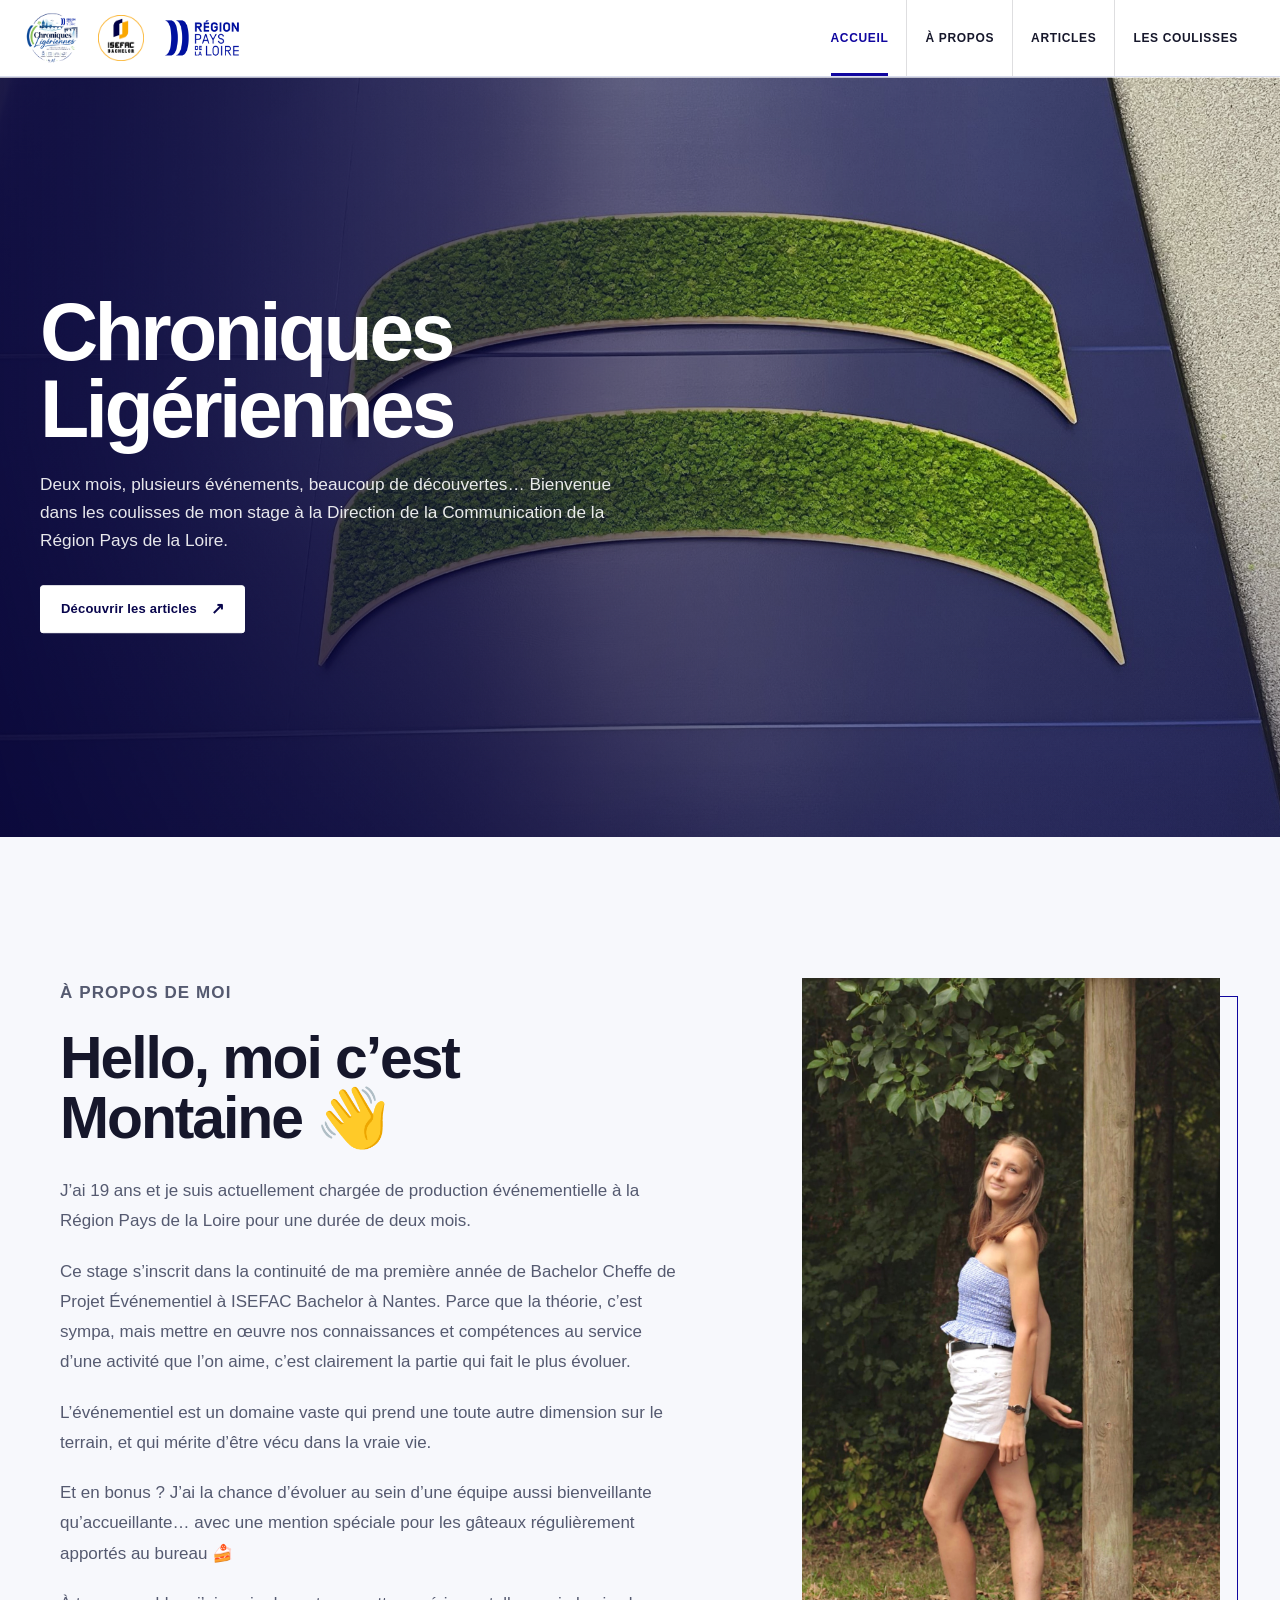
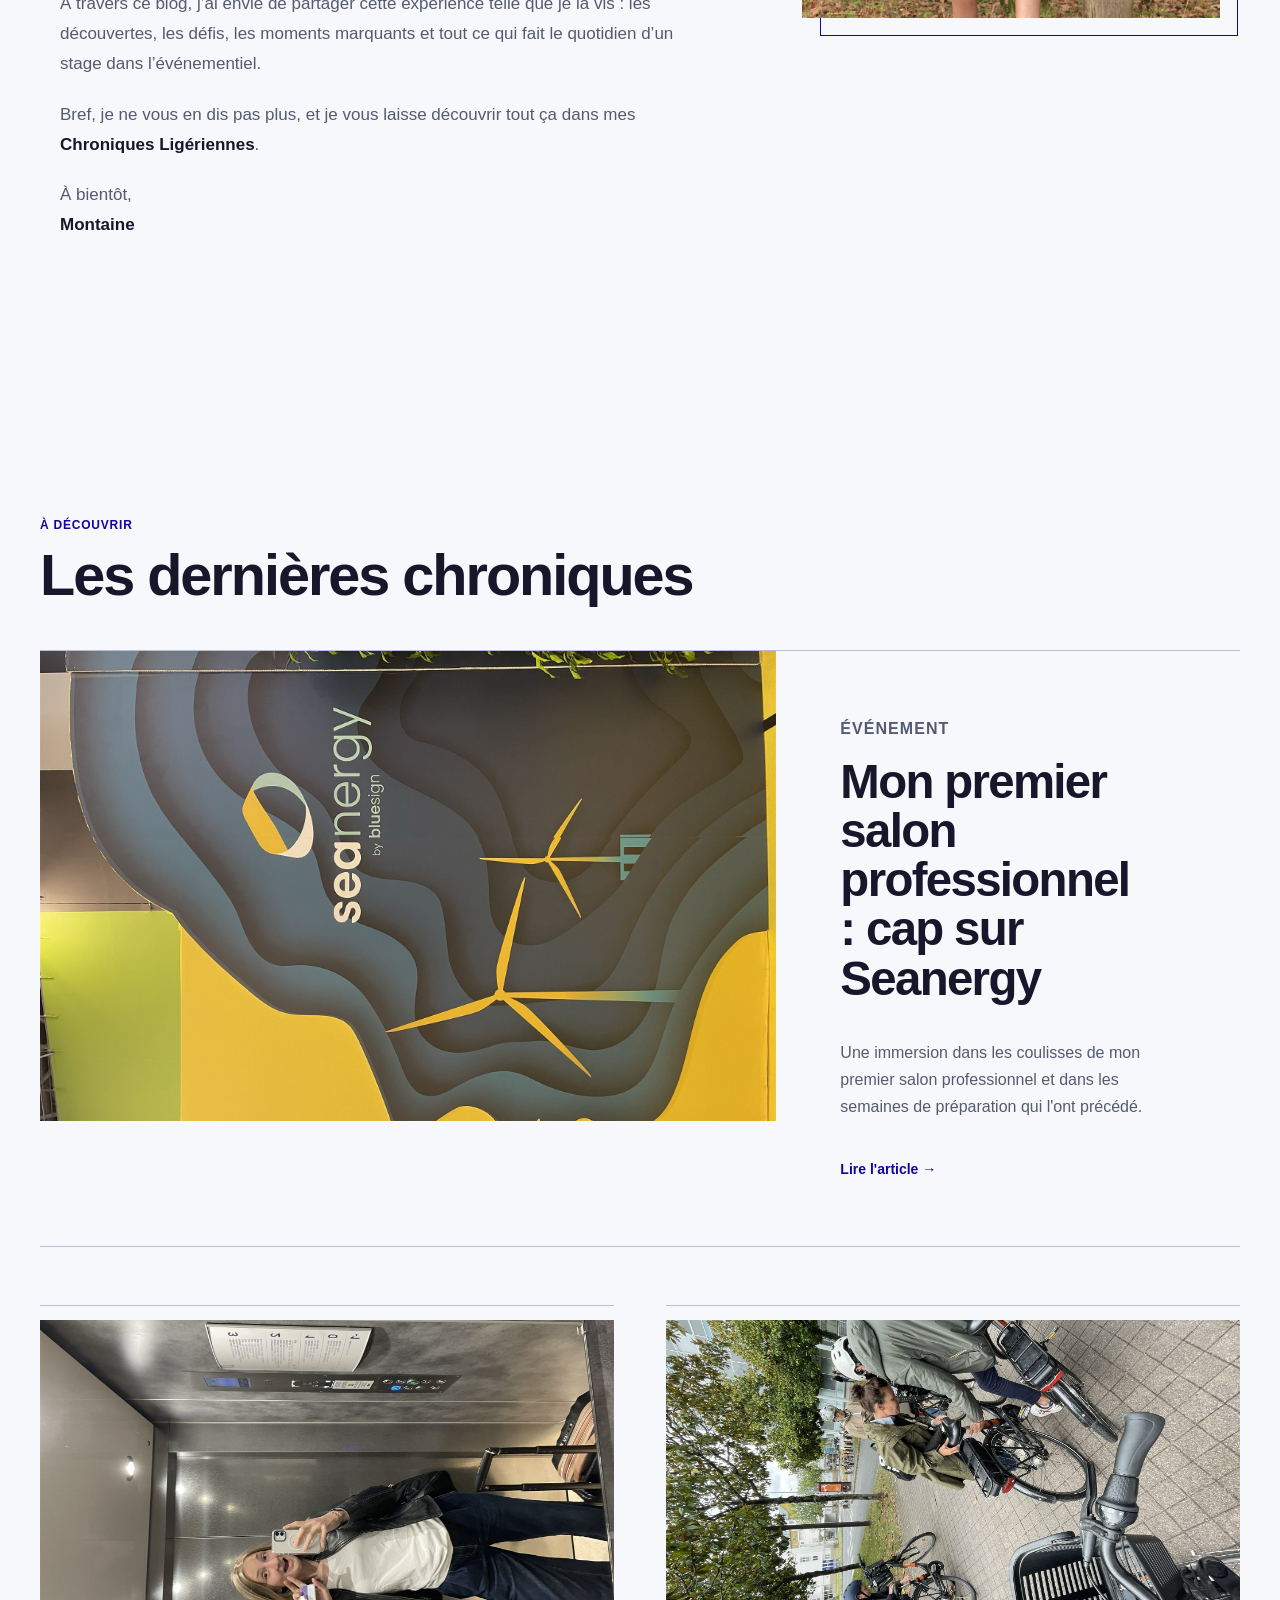
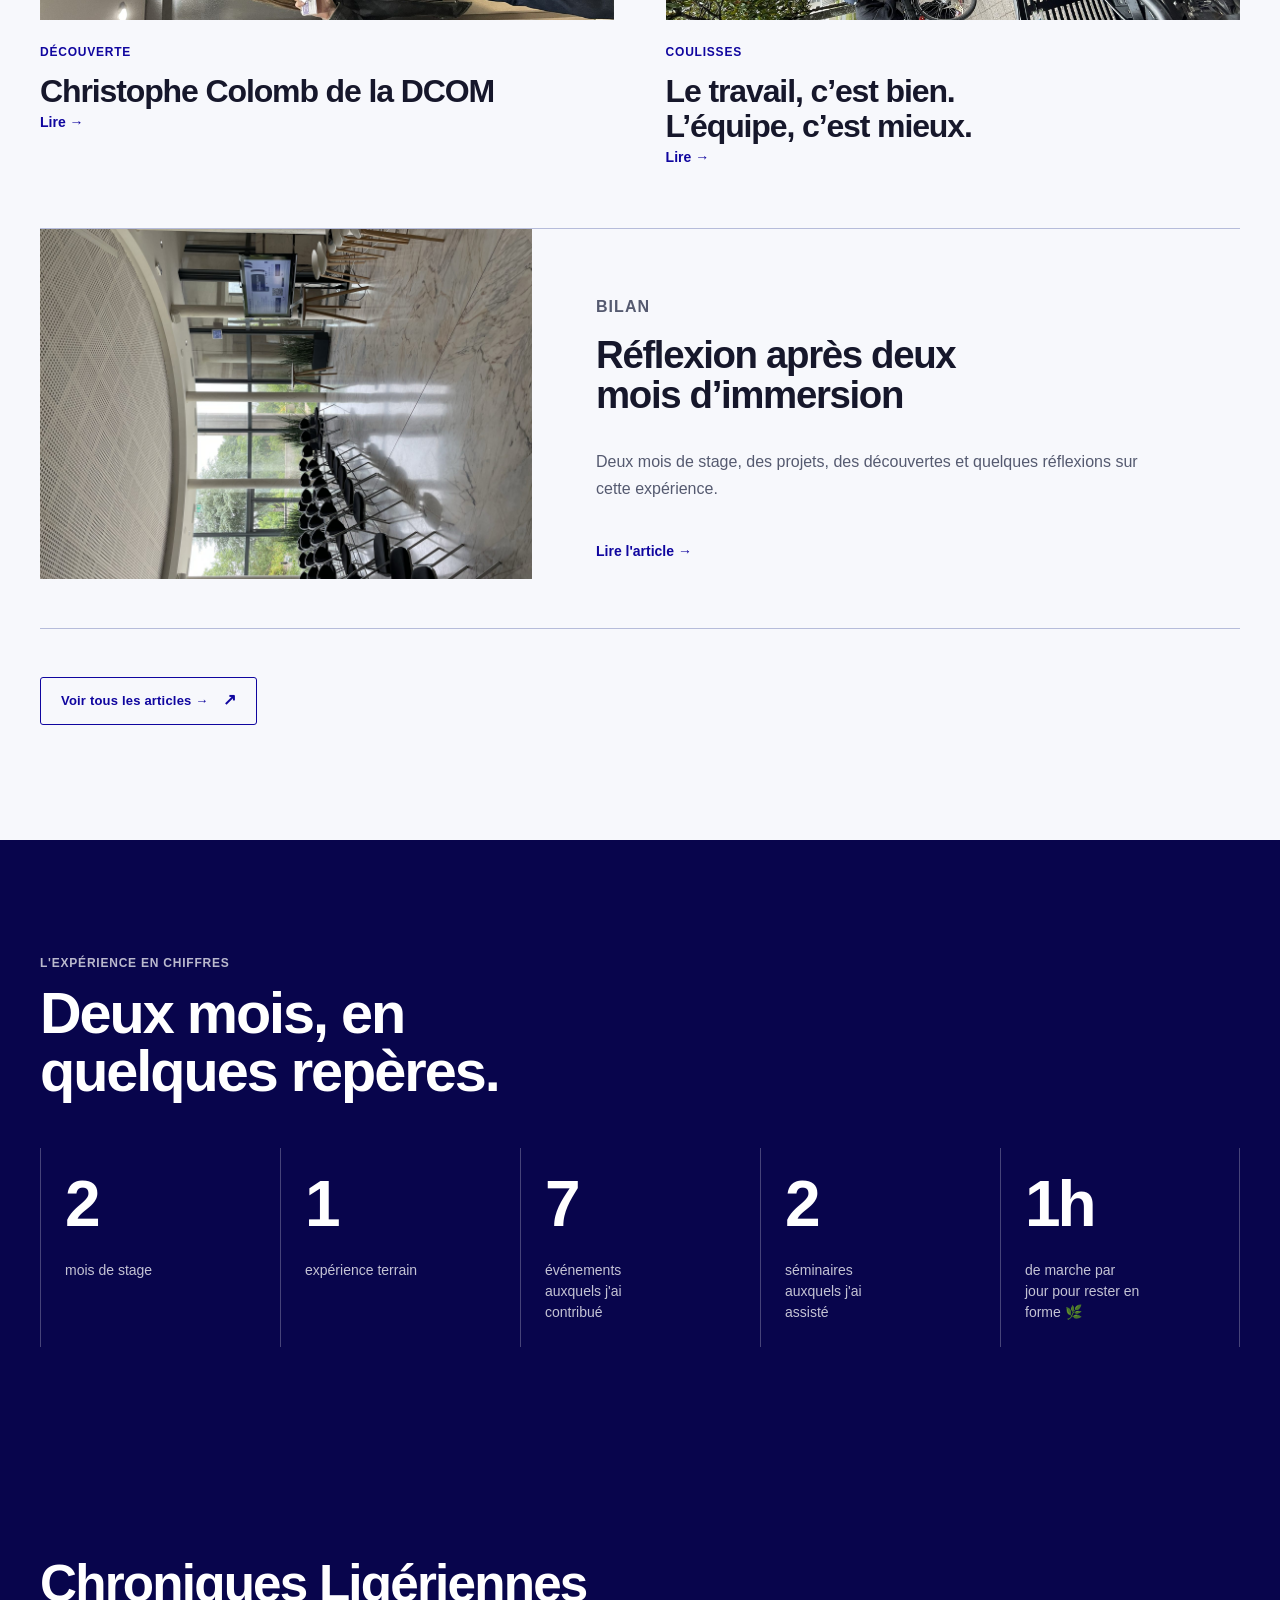
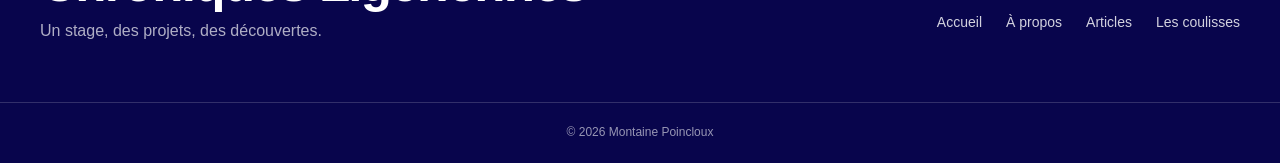
==== commit b9d676bb: "New redesign" ====
--- a/index.html
+++ b/index.html
@@ -4,15 +4,17 @@
     <meta charset="UTF-8">
     <meta name="viewport" content="width=device-width, initial-scale=1.0">
     <title>Chroniques Ligériennes</title>
-    <meta name="description" content="Chroniques Ligériennes — les coulisses d’un stage en production événementielle à la Région Pays de la Loire.">
+    <meta name="description" content="Chroniques Ligériennes : les coulisses d’un stage en production événementielle à la Région Pays de la Loire.">
     <meta name="theme-color" content="#090557">
     <link rel="icon" href="images/logos/logo-stage.png" type="image/png">
     <link rel="stylesheet" href="css/style.css">
     <link rel="stylesheet" href="css/premium.css">
+    <link rel="stylesheet" href="css/atelier.css">
     <script src="js/site.js" defer></script>
 </head>
 
 <body>
+<a class="skip-link" href="#main-content">Aller au contenu</a>
 <header>
     <div class="header-logos">
     <img src="images/logos/logo-ecole.png" alt="Logo ISEFAC Bachelor">
@@ -22,19 +24,19 @@
     <img src="images/logos/logo-stage.png" alt="Logo Chroniques Ligériennes">
 </div>
 
-    <nav class="main-nav">
+    <nav class="main-nav" aria-label="Navigation principale">
     <a href="index.html">ACCUEIL</a>
     <a href="about.html">À PROPOS</a>
     <a href="articles.html">ARTICLES</a>
     <a href="portfolio.html">LES COULISSES</a>
 </nav>
 </header>
-<main>
+<main id="main-content" tabindex="-1">
 
     <section class="hero">
-         <img src="images/accueil/heros.png"
+         <img src="images/accueil/heros.jpg"
          alt="Les griffes de la Région Pays de la Loire"
-         class="hero-image">
+         class="hero-image" width="2000" height="1500" fetchpriority="high" decoding="async">
 
         <div class="hero-content">
             <h1>Chroniques Ligériennes</h1>
@@ -102,7 +104,7 @@
     </div>
 
     <div class="introduction-image">
-        <img src="images/moi/moi.JPG" alt="Montaine Poincloux">
+        <img src="images/moi/moi.JPG" alt="Montaine Poincloux" width="1170" height="2080" loading="lazy" decoding="async">
     </div>
 
 </section>
@@ -116,8 +118,8 @@
     <div class="featured-article">
 
         <a href="articles/seanergy.html">
-            <img src="images/articles/seanergy/seanergy.png"
-                 alt="Mon premier salon professionnel : cap sur Seanergy">
+            <img src="images/articles/seanergy/seanergy.jpg"
+                 alt="Mon premier salon professionnel : cap sur Seanergy" width="2000" height="1500" loading="lazy" decoding="async">
 
             <div class="featured-content">
                 <p class="article-category">ÉVÉNEMENT</p>
@@ -141,8 +143,8 @@
 
         <a href="articles/DCOM.html" class="article-card">
 
-            <img src="images/articles/DCOM/dcom.png"
-                 alt="Christophe Colomb de la DCOM">
+            <img src="images/articles/DCOM/dcom.jpg"
+                 alt="Christophe Colomb de la DCOM" width="2000" height="1500" loading="lazy" decoding="async">
 
             <div class="article-card-content">
                 <p class="article-category">DÉCOUVERTE</p>
@@ -155,8 +157,8 @@
 
         <a href="articles/equipe.html" class="article-card">
 
-            <img src="images/articles/equipe/bike.png"
-                 alt="Le travail, c'est bien. L'équipe, c'est mieux.">
+            <img src="images/articles/equipe/bike.jpg"
+                 alt="Le travail, c'est bien. L'équipe, c'est mieux." width="2000" height="1500" loading="lazy" decoding="async">
 
             <div class="article-card-content">
                 <p class="article-category">COULISSES</p>
@@ -174,8 +176,8 @@
         <a href="articles/bilan.html">
 
             <div class="article-wide-image">
-                <img src="images/articles/bilan/bilan.png"
-                     alt="Réflexion après deux mois d'immersion">
+                <img src="images/articles/bilan/bilan.jpg"
+                     alt="Réflexion après deux mois d'immersion" width="2000" height="1500" loading="lazy" decoding="async">
             </div>
 
             <div class="article-wide-content">
@@ -248,7 +250,7 @@
             <p>Un stage, des projets, des découvertes.</p>
         </div>
 
-        <nav class="footer-nav">
+        <nav class="footer-nav" aria-label="Navigation de pied de page">
             <a href="index.html">Accueil</a>
             <a href="about.html">À propos</a>
             <a href="articles.html">Articles</a>
--- a/css/style.css
+++ b/css/style.css
@@ -85,7 +85,7 @@
     margin-top: 48px;
     margin-bottom: 32px;
     padding: 25px 0 25px 28px;
-    border-left: 4px solid var(--blue);
+    border: 1px solid var(--blue);
     color: var(--blue);
     font-size: 26px;
     font-weight: 400;
@@ -137,7 +137,7 @@
 
 body {
     margin: 0;
-    font-family: Arial, sans-serif;
+    font-family: var(--body, Arial, sans-serif);
     background-color: var(--background);
     color: var(--text);
     line-height: 1.5;
@@ -1624,7 +1624,7 @@
 
     padding: 18px 0 18px 22px;
 
-    border-left: 4px solid var(--blue);
+    border: 1px solid var(--border);
 
     font-size: 19px !important;
     line-height: 1.45 !important;
--- a/css/premium.css
+++ b/css/premium.css
@@ -470,7 +470,7 @@
     line-height: 1;
 }
 .article-content h2 span { margin-top: 11px; font-family: var(--sans); font-size: 12px; letter-spacing: .16em; }
-.article-highlight { width: 740px !important; padding: 28px 30px; border: 0; border-left: 4px solid var(--blue); background: var(--paper-deep); }
+.article-highlight { width: 740px !important; padding: 28px 30px; border: 1px solid var(--line); background: var(--paper-deep); }
 .article-quote { padding: 42px; border-radius: 20px; background: var(--blue-dark); color: white; }
 .article-quote p { color: white; font-family: var(--display) !important; font-size: clamp(29px, 3vw, 42px) !important; line-height: 1.18 !important; }
 .related-articles { width: var(--page); max-width: 1240px; border-color: var(--border); }
--- a/css/atelier.css
+++ b/css/atelier.css
@@ -0,0 +1,2477 @@
+/* Chroniques Ligeriennes: documentary editorial system */
+
+:root {
+    --brand: #10069f;
+    --brand-hover: #1d14bd;
+    --brand-deep: #08054c;
+    --brand-ink: #111137;
+    --ink: #16172b;
+    --muted: #555a70;
+    --canvas: #f7f8fc;
+    --surface: #ffffff;
+    --mist: #e9ecff;
+    --mist-strong: #d9defd;
+    --line: #d8dced;
+    --line-strong: #b6bcda;
+    --display: "Aptos Display", "Avenir Next", "Segoe UI", Helvetica, Arial, sans-serif;
+    --body: Aptos, "Avenir Next", "Segoe UI", Helvetica, Arial, sans-serif;
+    --reading: Charter, "Iowan Old Style", "Palatino Linotype", Georgia, serif;
+    --page: min(1240px, calc(100% - 80px));
+    --reading-width: 46rem;
+    --radius: 3px;
+    --ease-out: cubic-bezier(.23, 1, .32, 1);
+    --ease-move: cubic-bezier(.77, 0, .175, 1);
+    --z-header: 30;
+    --z-progress: 40;
+}
+
+*,
+*::before,
+*::after {
+    box-sizing: border-box;
+}
+
+html {
+    scroll-behavior: smooth;
+    scroll-padding-top: 100px;
+    background: var(--canvas);
+    -webkit-text-size-adjust: 100%;
+}
+
+body {
+    min-width: 320px;
+    margin: 0;
+    overflow-x: hidden;
+    background: var(--canvas);
+    color: var(--ink);
+    font-family: var(--body);
+    font-size: 16px;
+    line-height: 1.65;
+    -webkit-font-smoothing: antialiased;
+    text-rendering: optimizeLegibility;
+}
+
+main {
+    overflow: clip;
+}
+
+h1,
+h2,
+h3,
+h4,
+.footer-title h2 {
+    margin-top: 0;
+    color: var(--ink);
+    font-family: var(--display);
+    font-weight: 700;
+    letter-spacing: -.035em;
+    text-wrap: balance;
+}
+
+p,
+li,
+blockquote {
+    text-wrap: pretty;
+}
+
+img,
+video {
+    display: block;
+    max-width: 100%;
+}
+
+a {
+    color: inherit;
+    text-underline-offset: .22em;
+    text-decoration-thickness: .08em;
+}
+
+::selection {
+    background: var(--brand);
+    color: #fff;
+}
+
+:focus-visible {
+    outline: 3px solid #4f73ff;
+    outline-offset: 4px;
+}
+
+.skip-link {
+    position: fixed;
+    z-index: 100;
+    top: 12px;
+    left: 12px;
+    padding: 12px 16px;
+    background: var(--surface);
+    color: var(--brand-deep);
+    font-weight: 700;
+    text-decoration: none;
+    transform: translateY(-160%);
+    transition: transform 160ms var(--ease-out);
+}
+
+.skip-link:focus {
+    transform: translateY(0);
+}
+
+/* Masthead */
+
+header {
+    position: sticky;
+    z-index: var(--z-header);
+    top: 0;
+    display: grid;
+    grid-template-columns: auto minmax(0, 1fr);
+    min-height: 76px;
+    border-bottom: 1px solid var(--line);
+    background: var(--surface);
+}
+
+.header-logos {
+    display: flex;
+    width: auto;
+    min-height: 76px;
+    margin: 0;
+    padding: 9px 0 9px max(24px, calc((100vw - 1240px) / 2));
+    align-items: center;
+    gap: 18px;
+}
+
+.header-logos img {
+    width: auto;
+    object-fit: contain;
+}
+
+.header-logos img:nth-child(1) {
+    max-width: 46px;
+    max-height: 46px;
+}
+
+.header-logos img:nth-child(2) {
+    max-width: 104px;
+    max-height: 44px;
+}
+
+.header-logos img:nth-child(3) {
+    order: -1;
+    max-width: 56px;
+    max-height: 56px;
+}
+
+header .main-nav {
+    display: flex;
+    width: auto;
+    min-height: 76px;
+    margin: 0 max(24px, calc((100vw - 1240px) / 2)) 0 auto;
+    padding: 0;
+    align-items: stretch;
+    justify-content: flex-end;
+    border: 0;
+}
+
+header .main-nav a {
+    position: relative;
+    display: inline-flex;
+    min-height: 44px;
+    padding: 0 18px;
+    align-items: center;
+    justify-content: center;
+    border: 0;
+    color: var(--ink);
+    font-size: 12px;
+    font-weight: 700;
+    letter-spacing: .055em;
+    line-height: 1;
+    text-decoration: none;
+    white-space: nowrap;
+    transition: color 180ms ease, background-color 180ms ease;
+}
+
+header .main-nav a::before {
+    position: absolute;
+    right: 18px;
+    bottom: 0;
+    left: 18px;
+    height: 3px;
+    background: var(--brand);
+    content: "";
+    transform: scaleX(0);
+    transform-origin: left;
+    transition: transform 220ms var(--ease-out);
+}
+
+header .main-nav a[aria-current="page"] {
+    color: var(--brand);
+}
+
+header .main-nav a[aria-current="page"]::before {
+    transform: scaleX(1);
+}
+
+/* Shared type and controls */
+
+.section-label,
+.introduction-label,
+.article-category,
+.portfolio-project-header > p,
+.article-number {
+    margin: 0 0 14px;
+    color: var(--brand);
+    font-family: var(--body);
+    font-size: 12px;
+    font-weight: 750;
+    letter-spacing: .065em;
+    line-height: 1.35;
+    text-transform: uppercase;
+}
+
+.section-label::before,
+.introduction-label::before {
+    display: none;
+}
+
+.hero-button,
+.about-button,
+.all-articles-button a,
+.articles-intro-cta,
+.article-back a {
+    display: inline-flex;
+    width: fit-content;
+    min-height: 48px;
+    padding: 0 20px;
+    align-items: center;
+    justify-content: center;
+    border: 1px solid var(--brand);
+    border-radius: var(--radius);
+    background: transparent;
+    color: var(--brand);
+    font-size: 13px;
+    font-weight: 750;
+    letter-spacing: .015em;
+    text-decoration: none;
+    white-space: nowrap;
+    transition: color 180ms ease, background-color 180ms ease, transform 140ms var(--ease-out);
+}
+
+.hero-button:active,
+.about-button:active,
+.all-articles-button a:active,
+.articles-intro-cta:active,
+.article-back a:active,
+.article-card:active,
+.related-article-card:active,
+.portfolio-item.document:active {
+    transform: scale(.98);
+}
+
+/* Home hero */
+
+.hero {
+    position: relative;
+    isolation: isolate;
+    width: 100%;
+    height: calc(100dvh - 76px);
+    min-height: 580px;
+    max-height: 760px;
+    overflow: hidden;
+    background: var(--brand-deep);
+}
+
+.hero-image {
+    width: 100%;
+    height: 100%;
+    object-fit: cover;
+    object-position: center 54%;
+    transform: scale(1.015);
+    animation: hero-focus 950ms var(--ease-out) both;
+}
+
+.hero::after {
+    position: absolute;
+    z-index: 0;
+    inset: 0;
+    background:
+        linear-gradient(90deg, rgba(7, 5, 55, .9) 0%, rgba(7, 5, 55, .62) 43%, rgba(7, 5, 55, .1) 76%),
+        linear-gradient(0deg, rgba(7, 5, 55, .38), transparent 54%);
+    content: "";
+}
+
+.hero-content {
+    position: absolute;
+    z-index: 1;
+    top: 50%;
+    bottom: auto;
+    left: max(40px, calc((100vw - 1240px) / 2));
+    width: min(680px, calc(100% - 80px));
+    max-width: none;
+    color: #fff;
+    text-align: left;
+    transform: translateY(-48%);
+    animation: hero-copy 800ms var(--ease-out) both;
+}
+
+.hero-content::before {
+    display: none;
+}
+
+.hero-content h1 {
+    max-width: 680px;
+    margin: 0 0 24px;
+    color: #fff;
+    font-size: clamp(58px, 6.3vw, 88px);
+    font-weight: 720;
+    letter-spacing: -.045em;
+    line-height: .95;
+}
+
+.hero-content p {
+    max-width: 610px;
+    margin: 0 0 30px;
+    color: rgba(255, 255, 255, .9);
+    font-size: clamp(16px, 1.35vw, 19px);
+    line-height: 1.62;
+}
+
+.hero-button {
+    border-color: #fff;
+    background: #fff;
+    color: var(--brand-deep);
+}
+
+/* Home introduction */
+
+.introduction {
+    position: relative;
+    display: grid;
+    width: var(--page);
+    max-width: 1160px;
+    margin: 0 auto;
+    padding: clamp(90px, 11vw, 150px) 0;
+    grid-template-columns: minmax(0, 1.2fr) minmax(300px, .8fr);
+    gap: clamp(56px, 9vw, 128px);
+    align-items: start;
+}
+
+.introduction::before,
+.introduction-line {
+    display: none;
+}
+
+.introduction-text {
+    max-width: 650px;
+}
+
+.introduction-text h2 {
+    margin: 0 0 28px;
+    font-size: clamp(42px, 4.6vw, 64px);
+    line-height: 1.02;
+}
+
+.introduction-text p {
+    margin: 0 0 20px;
+    color: var(--muted);
+    font-size: 17px;
+    line-height: 1.78;
+}
+
+.introduction-text strong {
+    color: var(--ink);
+}
+
+.introduction-image {
+    position: sticky;
+    top: 112px;
+    width: 100%;
+    max-width: none;
+}
+
+.introduction-image::before {
+    position: absolute;
+    z-index: -1;
+    top: 18px;
+    right: -18px;
+    bottom: -18px;
+    left: 18px;
+    border: 1px solid var(--brand);
+    border-radius: 0;
+    content: "";
+}
+
+.introduction-image img {
+    width: 100%;
+    min-height: 520px;
+    max-height: 640px;
+    border-radius: 0;
+    object-fit: cover;
+    object-position: center 24%;
+    box-shadow: none;
+    filter: none;
+}
+
+/* Article discovery */
+
+.latest-articles {
+    width: var(--page);
+    max-width: 1240px;
+    margin: 0 auto;
+    padding: clamp(80px, 9vw, 125px) 0;
+}
+
+.section-heading {
+    display: block;
+    margin: 0 0 46px;
+}
+
+.section-heading h2 {
+    max-width: 800px;
+    margin: 0;
+    font-size: clamp(42px, 4.5vw, 64px);
+    line-height: 1;
+}
+
+.featured-article {
+    margin: 0 0 58px;
+}
+
+.featured-article a,
+.article-wide a {
+    display: grid;
+    overflow: visible;
+    border: 0;
+    border-top: 1px solid var(--line-strong);
+    border-bottom: 1px solid var(--line-strong);
+    border-radius: 0;
+    background: transparent;
+    box-shadow: none;
+    color: var(--ink);
+    grid-template-columns: 1.35fr .85fr;
+    text-decoration: none;
+}
+
+.featured-article img,
+.article-wide-image img {
+    width: 100%;
+    height: 470px;
+    object-fit: cover;
+    transition: transform 600ms var(--ease-out);
+}
+
+.featured-content,
+.article-wide-content {
+    display: flex;
+    padding: clamp(34px, 5vw, 68px);
+    flex-direction: column;
+    justify-content: center;
+}
+
+.featured-content h3 {
+    margin: 0 0 20px;
+    font-size: clamp(34px, 3.7vw, 52px);
+    line-height: 1.04;
+}
+
+.featured-content p,
+.article-wide-content p {
+    color: var(--muted);
+    font-size: 16px;
+    line-height: 1.7;
+}
+
+.featured-content > span,
+.article-card-content > span,
+.article-wide-content > span,
+.related-article-link {
+    margin-top: 22px;
+    color: var(--brand);
+    font-size: 14px;
+    font-weight: 750;
+}
+
+.article-grid {
+    display: grid;
+    margin: 0 0 58px;
+    gap: clamp(28px, 4vw, 56px);
+    grid-template-columns: 1fr 1fr;
+}
+
+.article-card {
+    display: block;
+    overflow: visible;
+    padding-top: 14px;
+    border: 0;
+    border-top: 1px solid var(--line-strong);
+    border-radius: 0;
+    background: transparent;
+    box-shadow: none;
+    color: var(--ink);
+    text-decoration: none;
+    transition: color 180ms ease, transform 140ms var(--ease-out);
+}
+
+.article-card img {
+    width: 100%;
+    height: 300px;
+    object-fit: cover;
+    transition: transform 600ms var(--ease-out);
+}
+
+.article-card-content {
+    padding: 24px 0 0;
+}
+
+.article-card-content h3 {
+    margin: 0;
+    font-size: clamp(26px, 2.5vw, 34px);
+    line-height: 1.1;
+}
+
+.article-wide {
+    margin: 0 0 48px;
+}
+
+.article-wide a {
+    grid-template-columns: .82fr 1.18fr;
+}
+
+.article-wide-image {
+    overflow: hidden;
+}
+
+.article-wide-image img {
+    height: 350px;
+}
+
+.article-wide-content h3 {
+    margin: 0 0 16px;
+    font-size: clamp(30px, 3vw, 42px);
+    line-height: 1.06;
+}
+
+.all-articles-button {
+    text-align: left;
+}
+
+/* Authentic numbers */
+
+.numbers {
+    width: 100%;
+    max-width: none;
+    margin: 0;
+    padding: clamp(78px, 9vw, 120px) max(40px, calc((100vw - 1240px) / 2));
+    border-radius: 0;
+    background: var(--brand-deep);
+    box-shadow: none;
+    color: #fff;
+}
+
+.numbers .section-label,
+.numbers h2,
+.number-item strong {
+    color: #fff;
+}
+
+.numbers .section-label {
+    color: rgba(255, 255, 255, .72);
+}
+
+.numbers-grid {
+    display: grid;
+    margin-top: 48px;
+    gap: 0;
+    grid-template-columns: repeat(5, minmax(0, 1fr));
+}
+
+.number-item {
+    min-height: 170px;
+    padding: 24px;
+    border: 0;
+    border-left: 1px solid rgba(255, 255, 255, .25);
+    text-align: left;
+    transition: background-color 180ms ease;
+}
+
+.number-item:last-child {
+    border-right: 1px solid rgba(255, 255, 255, .25);
+}
+
+.number-item strong {
+    display: block;
+    margin: 0 0 24px;
+    font-family: var(--display);
+    font-size: clamp(44px, 5vw, 68px);
+    font-weight: 700;
+    letter-spacing: -.05em;
+    line-height: 1;
+}
+
+.number-item span {
+    display: block;
+    max-width: 15ch;
+    color: rgba(255, 255, 255, .76);
+    font-size: 14px;
+    line-height: 1.5;
+}
+
+/* Page introductions */
+
+.portfolio-intro,
+.about-intro,
+.articles-intro {
+    width: var(--page);
+    max-width: 1240px;
+    margin: 0 auto;
+    padding: clamp(82px, 10vw, 138px) 0 clamp(70px, 8vw, 112px);
+    border: 0;
+    border-bottom: 1px solid var(--line-strong);
+}
+
+.portfolio-intro h1,
+.about-intro h1,
+.articles-intro h1 {
+    max-width: 980px;
+    margin: 0 0 28px;
+    font-size: clamp(54px, 7vw, 92px);
+    font-weight: 720;
+    letter-spacing: -.05em;
+    line-height: .94;
+}
+
+.portfolio-intro > p:last-child,
+.articles-intro-lead {
+    max-width: 680px;
+    margin: 0;
+    color: var(--muted);
+    font-size: 18px;
+    line-height: 1.72;
+}
+
+/* About */
+
+.about-presentation {
+    display: grid;
+    width: var(--page);
+    max-width: 1160px;
+    margin: 0 auto;
+    padding: clamp(82px, 10vw, 130px) 0;
+    grid-template-columns: minmax(300px, .75fr) minmax(0, 1.25fr);
+    gap: clamp(56px, 9vw, 120px);
+    align-items: start;
+}
+
+.about-photo {
+    position: sticky;
+    top: 110px;
+}
+
+.about-photo img {
+    width: 100%;
+    min-height: 560px;
+    max-height: 680px;
+    border-radius: 0;
+    object-fit: cover;
+    object-position: center 28%;
+    box-shadow: none;
+}
+
+.about-text {
+    max-width: 680px;
+}
+
+.about-text h2 {
+    margin: 0 0 30px;
+    font-size: clamp(38px, 4vw, 56px);
+    line-height: 1.04;
+}
+
+.about-text p {
+    margin: 0 0 20px;
+    color: var(--muted);
+    font-size: 17px;
+    line-height: 1.8;
+}
+
+.about-text strong {
+    color: var(--ink);
+}
+
+.about-signature {
+    margin-top: 30px !important;
+    color: var(--brand) !important;
+    font-family: var(--reading) !important;
+    font-size: 23px !important;
+    font-style: italic;
+}
+
+.about-timeline {
+    padding: clamp(78px, 9vw, 118px) 0;
+    background: var(--mist);
+}
+
+.about-section-title,
+.timeline {
+    width: var(--page);
+    max-width: 1160px;
+    margin-right: auto;
+    margin-left: auto;
+    padding-right: 0;
+    padding-left: 0;
+}
+
+.about-section-title {
+    margin-bottom: 48px;
+}
+
+.about-section-title h2 {
+    max-width: 800px;
+    margin: 0;
+    font-size: clamp(42px, 4.8vw, 64px);
+    line-height: 1;
+}
+
+.timeline {
+    display: grid;
+    gap: 0;
+    grid-template-columns: repeat(3, 1fr);
+}
+
+.timeline-item {
+    min-height: 260px;
+    padding: 30px 32px 34px;
+    border: 0;
+    border-top: 2px solid var(--brand);
+    border-left: 1px solid var(--line-strong);
+}
+
+.timeline-item:last-child {
+    border-right: 1px solid var(--line-strong);
+}
+
+.timeline-item span {
+    color: var(--brand);
+    font-size: 13px;
+    font-weight: 750;
+    letter-spacing: .03em;
+}
+
+.timeline-item h3 {
+    margin: 48px 0 14px;
+    font-size: 28px;
+    line-height: 1.08;
+}
+
+.timeline-item p {
+    color: var(--muted);
+    font-size: 15px;
+    line-height: 1.65;
+}
+
+.about-conclusion {
+    margin: 0;
+    padding: clamp(88px, 10vw, 132px) 24px;
+    background: var(--brand);
+    color: #fff;
+    text-align: center;
+}
+
+.about-conclusion .section-label {
+    color: rgba(255, 255, 255, .72);
+}
+
+.about-conclusion h2 {
+    max-width: 880px;
+    margin: 0 auto 32px;
+    color: #fff;
+    font-size: clamp(46px, 6.5vw, 82px);
+    line-height: .98;
+}
+
+.about-conclusion .about-button {
+    border-color: #fff;
+    background: #fff;
+    color: var(--brand-deep);
+}
+
+/* Portfolio */
+
+.portfolio-section {
+    width: var(--page);
+    max-width: 1240px;
+    margin: 0 auto;
+    padding: clamp(82px, 9vw, 118px) 0;
+}
+
+.portfolio-section + .portfolio-section {
+    border-top: 1px solid var(--line-strong);
+}
+
+.portfolio-section-title {
+    display: block;
+    max-width: 760px;
+    margin: 0 0 62px;
+}
+
+.portfolio-section-title h2 {
+    margin: 0 0 20px;
+    font-size: clamp(44px, 5.2vw, 70px);
+    line-height: .98;
+}
+
+.portfolio-section-title > p:last-child {
+    max-width: 620px;
+    margin: 0;
+    color: var(--muted);
+    font-size: 17px;
+    line-height: 1.7;
+}
+
+.portfolio-project {
+    margin: 0 0 clamp(84px, 10vw, 130px);
+}
+
+.portfolio-project:last-child {
+    margin-bottom: 0;
+}
+
+.portfolio-project-header {
+    display: grid;
+    margin: 0 0 18px;
+    padding: 0 0 20px;
+    border: 0;
+    border-bottom: 1px solid var(--ink);
+    grid-template-columns: 170px 1fr;
+    gap: 28px;
+    align-items: baseline;
+}
+
+.portfolio-project-header > p {
+    margin: 0;
+}
+
+.portfolio-project-header h3 {
+    margin: 0;
+    font-size: clamp(30px, 3.2vw, 44px);
+    line-height: 1.06;
+}
+
+.portfolio-gallery {
+    display: grid;
+    gap: 18px;
+    grid-template-columns: 1.45fr 1fr;
+}
+
+.portfolio-item,
+.field-photo,
+.personal-photo {
+    overflow: hidden;
+    border-radius: 0;
+    background: transparent;
+    box-shadow: none;
+}
+
+.portfolio-item.document {
+    display: block;
+    color: var(--ink);
+    text-decoration: none;
+    transition: color 180ms ease, transform 140ms var(--ease-out);
+}
+
+.portfolio-item.large {
+    grid-row: span 2;
+}
+
+.portfolio-item img {
+    width: 100%;
+    height: 280px;
+    object-fit: cover;
+    transition: transform 600ms var(--ease-out);
+}
+
+.portfolio-item.large img,
+.portfolio-item.large .document-preview {
+    height: 578px;
+}
+
+.portfolio-caption {
+    padding: 18px 0 10px;
+}
+
+.portfolio-caption h4 {
+    margin: 0 0 7px;
+    font-size: 21px;
+    line-height: 1.15;
+}
+
+.portfolio-caption p,
+.personal-photo p {
+    margin: 0;
+    color: var(--muted);
+    font-size: 14px;
+    line-height: 1.6;
+}
+
+.document-preview {
+    position: relative;
+    display: grid;
+    height: 280px;
+    overflow: hidden;
+    place-items: center;
+    background: var(--brand);
+    transition: background-color 180ms ease;
+}
+
+.document-preview::before {
+    width: 70px;
+    height: 92px;
+    border: 1px solid rgba(255, 255, 255, .58);
+    background:
+        linear-gradient(rgba(255, 255, 255, .7), rgba(255, 255, 255, .7)) 16px 24px / 38px 1px no-repeat,
+        linear-gradient(rgba(255, 255, 255, .5), rgba(255, 255, 255, .5)) 16px 37px / 28px 1px no-repeat,
+        linear-gradient(rgba(255, 255, 255, .5), rgba(255, 255, 255, .5)) 16px 50px / 34px 1px no-repeat;
+    content: "";
+}
+
+.document-preview span {
+    position: absolute;
+    right: 18px;
+    bottom: 16px;
+    padding: 0;
+    border: 0;
+    color: rgba(255, 255, 255, .75);
+    font-size: 11px;
+    font-weight: 750;
+    letter-spacing: .08em;
+}
+
+.portfolio-small-grid {
+    display: grid;
+    gap: 28px;
+    grid-template-columns: repeat(3, 1fr);
+}
+
+.field-section {
+    max-width: 1240px;
+}
+
+.field-gallery {
+    display: grid;
+    gap: 14px;
+    grid-auto-rows: 260px;
+    grid-template-columns: 1.5fr 1fr 1fr;
+}
+
+.field-photo.large {
+    grid-row: span 2;
+}
+
+.field-photo img,
+.personal-photo img {
+    width: 100%;
+    height: 100%;
+    object-fit: cover;
+    transition: transform 600ms var(--ease-out);
+}
+
+.personal-gallery {
+    display: grid;
+    gap: clamp(26px, 5vw, 70px);
+    grid-template-columns: 1.12fr .88fr;
+    align-items: start;
+}
+
+.personal-photo:nth-child(2) {
+    margin-top: 90px;
+}
+
+.personal-photo img {
+    height: 470px;
+}
+
+.personal-photo p {
+    padding: 16px 0 0;
+}
+
+/* Articles index */
+
+.articles-intro {
+    display: grid;
+    grid-template-columns: minmax(0, 1fr) 230px;
+    gap: clamp(48px, 8vw, 110px);
+    align-items: end;
+}
+
+.articles-intro-content {
+    max-width: 840px;
+}
+
+.articles-intro-cta {
+    margin-top: 28px;
+    padding: 0;
+    border: 0;
+    border-bottom: 1px solid currentColor;
+    min-height: 38px;
+}
+
+.articles-intro-progress {
+    position: relative;
+    padding: 0 0 8px 26px;
+    border: 0;
+    border-radius: 0;
+    background: transparent;
+    box-shadow: none;
+}
+
+.articles-intro-progress::before {
+    position: absolute;
+    top: 0;
+    bottom: 0;
+    left: 0;
+    width: 1px;
+    background: var(--line-strong);
+    content: "";
+}
+
+.articles-intro-count {
+    display: flex;
+    align-items: baseline;
+}
+
+.articles-intro-count strong {
+    color: var(--brand);
+    font-family: var(--display);
+    font-size: 62px;
+    font-weight: 720;
+    letter-spacing: -.055em;
+    line-height: 1;
+}
+
+.articles-intro-count span {
+    margin-left: 5px;
+    color: var(--muted);
+    font-size: 14px;
+}
+
+.articles-intro-progress > p {
+    margin: 10px 0 18px;
+    color: var(--muted);
+    font-size: 12px;
+    font-weight: 700;
+    letter-spacing: .035em;
+    text-transform: uppercase;
+}
+
+.articles-intro-markers {
+    display: grid;
+    gap: 5px;
+    grid-template-columns: repeat(7, 1fr);
+}
+
+.articles-intro-markers i {
+    height: 3px;
+    border-radius: 0;
+    background: var(--line-strong);
+}
+
+.articles-intro-markers i:nth-child(-n + 6) {
+    background: var(--brand);
+}
+
+.articles-others {
+    width: var(--page);
+    max-width: 1240px;
+    margin: 0 auto clamp(82px, 10vw, 125px);
+}
+
+.articles-coming {
+    padding: 48px 0;
+    border: 0;
+    border-top: 1px solid var(--line-strong);
+    border-bottom: 1px solid var(--line-strong);
+    border-radius: 0;
+    background: transparent;
+    text-align: left;
+}
+
+.coming-line {
+    display: none;
+}
+
+.coming-items {
+    margin: 12px 0;
+}
+
+.coming-items span {
+    color: var(--ink);
+    font-family: var(--display);
+    font-size: clamp(30px, 4vw, 48px);
+    font-weight: 700;
+    letter-spacing: -.035em;
+}
+
+.articles-coming > p:last-child {
+    max-width: 46rem;
+    margin: 0;
+    color: var(--muted);
+    opacity: 1;
+}
+
+/* Long-form articles */
+
+.article-hero {
+    display: grid;
+    width: var(--page);
+    max-width: 1240px;
+    min-height: 520px;
+    margin: clamp(44px, 6vw, 84px) auto clamp(68px, 8vw, 108px);
+    padding: 0;
+    overflow: hidden;
+    border: 0;
+    border-radius: 0;
+    background: transparent;
+    box-shadow: none;
+    grid-template-columns: minmax(0, 1.05fr) minmax(360px, .95fr);
+}
+
+.article-hero-text {
+    display: flex;
+    width: auto;
+    max-width: none;
+    margin: 0;
+    padding: clamp(42px, 6vw, 76px);
+    flex-direction: column;
+    justify-content: center;
+    background: var(--mist);
+}
+
+.article-hero h1 {
+    max-width: 760px;
+    margin: 0 0 28px;
+    color: var(--ink);
+    font-size: clamp(46px, 5.4vw, 72px);
+    font-weight: 720;
+    letter-spacing: -.045em;
+    line-height: .96;
+}
+
+.article-meta,
+.article-hero .article-meta {
+    display: flex;
+    margin: 0;
+    color: var(--muted);
+    font-size: 14px;
+    line-height: 1.5;
+    flex-wrap: wrap;
+    gap: 8px 20px;
+    align-items: center;
+}
+
+.article-meta strong {
+    color: var(--ink);
+}
+
+.article-meta-item {
+    display: inline-flex;
+    align-items: center;
+    gap: 7px;
+}
+
+.meta-icon {
+    width: 16px;
+    height: 16px;
+    color: var(--brand);
+}
+
+.article-title-line {
+    width: 64px;
+    height: 3px;
+    margin-top: 28px;
+    background: var(--brand);
+    transform: none;
+}
+
+.article-hero-media,
+.article-video {
+    width: 100%;
+    min-width: 0;
+    min-height: 520px;
+    margin: 0;
+    overflow: hidden;
+    border-radius: 0;
+    background: var(--brand-deep);
+    box-shadow: none;
+}
+
+.article-hero-media img,
+.article-video video,
+.article-hero .article-video video {
+    width: 100%;
+    height: 100%;
+    min-height: 520px;
+    border-radius: 0;
+    object-fit: cover;
+}
+
+.article-video video,
+.article-hero .article-video video {
+    background: var(--brand-deep);
+}
+
+.article-content,
+.article-team-content {
+    width: var(--page);
+    max-width: 1100px;
+    margin: 0 auto;
+    padding: 0;
+}
+
+.article-content > p,
+.article-content > blockquote,
+.article-content .article-opening,
+.article-content .article-section,
+.article-content > h2,
+.article-content .section-handmade,
+.article-content .article-highlight,
+.article-content .seanergy-timeline,
+.article-content .article-quote,
+.authority-spectrum,
+.authority-quote,
+.article-team-content .team-intro,
+.article-team-content .team-dialogue,
+.article-team-content .team-highlight,
+.article-team-content .movement-card,
+.article-team-content .team-conclusion,
+.article-team-content > p {
+    width: min(var(--reading-width), 100%);
+    max-width: none;
+    margin-right: auto;
+    margin-left: auto;
+}
+
+.article-content > p,
+.article-content .article-opening p,
+.article-content .article-section p,
+.article-team-content > p,
+.article-team-content .team-dialogue p {
+    color: #303248;
+    font-family: var(--reading);
+    font-size: 19px;
+    line-height: 1.88;
+    text-align: left;
+}
+
+.article-content > p {
+    margin-top: 0;
+    margin-bottom: 27px;
+}
+
+.article-opening {
+    margin-bottom: 56px;
+    padding: 0;
+    border: 0;
+}
+
+.article-opening p:first-child {
+    color: var(--ink);
+    font-size: 22px;
+    line-height: 1.72;
+}
+
+.article-content h2,
+.article-content .section-handmade {
+    margin-top: 78px;
+    margin-bottom: 28px;
+    color: var(--ink);
+    font-family: var(--display);
+    font-size: clamp(34px, 3.7vw, 48px);
+    font-weight: 700;
+    letter-spacing: -.035em;
+    line-height: 1.06;
+    text-transform: none;
+}
+
+.article-content h2::after {
+    display: none;
+}
+
+.article-content h2 span {
+    display: block;
+    margin-top: 10px;
+    color: var(--brand);
+    font-family: var(--body);
+    font-size: 14px;
+    font-weight: 650;
+    letter-spacing: .015em;
+    line-height: 1.4;
+    text-transform: none;
+}
+
+.article-content strong {
+    color: var(--ink);
+}
+
+.article-content a {
+    color: var(--brand);
+    font-weight: 650;
+}
+
+.article-fact,
+.team-fact {
+    padding: 0;
+    border: 0;
+    background: linear-gradient(transparent 70%, var(--mist-strong) 70%);
+    color: var(--ink);
+    font-weight: 700;
+}
+
+.article-highlight,
+.team-highlight {
+    margin-top: 44px;
+    margin-bottom: 44px;
+    padding: 26px 28px;
+    border: 1px solid var(--line-strong);
+    border-left: 1px solid var(--line-strong);
+    background: var(--mist);
+    color: var(--ink);
+    font-family: var(--reading);
+    font-size: 21px;
+    line-height: 1.65;
+}
+
+.article-quote,
+.authority-quote {
+    margin-top: 64px;
+    margin-bottom: 64px;
+    padding: clamp(34px, 5vw, 52px);
+    border: 0;
+    border-top: 2px solid var(--brand);
+    border-bottom: 1px solid var(--line-strong);
+    border-radius: 0;
+    background: transparent;
+    color: var(--ink);
+}
+
+.article-quote p,
+.authority-quote {
+    color: var(--ink);
+    font-family: var(--reading) !important;
+    font-size: clamp(26px, 3vw, 36px) !important;
+    font-weight: 500;
+    letter-spacing: -.025em;
+    line-height: 1.28 !important;
+}
+
+.authority-spectrum {
+    margin-top: 52px;
+    margin-bottom: 58px;
+    padding: 24px 0;
+    border-top: 1px solid var(--line-strong);
+    border-bottom: 1px solid var(--line-strong);
+}
+
+.authority-spectrum-labels {
+    color: var(--brand);
+    font-size: 12px;
+    letter-spacing: .04em;
+}
+
+.authority-spectrum-line {
+    background: linear-gradient(to right, var(--line-strong), var(--brand));
+}
+
+.authority-spectrum-line i {
+    border-color: var(--canvas);
+    background: var(--brand);
+}
+
+.authority-spectrum p {
+    color: var(--muted);
+    font-size: 15px;
+}
+
+.seanergy-timeline {
+    margin-top: 54px;
+    margin-bottom: 64px;
+    padding: 30px 0 8px;
+    border-top: 1px solid var(--line-strong);
+    border-bottom: 1px solid var(--line-strong);
+}
+
+.timeline-label {
+    color: var(--brand);
+    font-size: 12px;
+    font-weight: 750;
+    letter-spacing: .055em;
+}
+
+.seanergy-timeline-line {
+    display: grid;
+    padding: 22px 0 28px;
+    gap: 28px;
+    grid-template-columns: repeat(3, 1fr);
+}
+
+.seanergy-timeline-line::before,
+.timeline-dot {
+    display: none;
+}
+
+.seanergy-timeline-item {
+    padding-left: 0;
+}
+
+.seanergy-timeline-item h3,
+.seanergy-timeline-item .timeline-title {
+    margin: 0 0 12px;
+    color: var(--ink);
+    font-family: var(--display);
+    font-size: 21px;
+    font-weight: 750;
+    line-height: 1.15;
+}
+
+.seanergy-timeline-item p {
+    color: var(--muted);
+    font-size: 15px;
+    line-height: 1.65;
+}
+
+/* Team article */
+
+.team-intro {
+    display: grid;
+    margin-bottom: 58px;
+    grid-template-columns: minmax(0, 1fr) 220px;
+    gap: 28px;
+    align-items: center;
+}
+
+.team-intro .article-opening {
+    width: auto;
+    margin: 0;
+}
+
+.team-hero-note {
+    position: static;
+    display: block;
+    width: auto;
+    padding: 24px;
+    border: 1px solid var(--line-strong);
+    background: var(--surface);
+    opacity: 1;
+    transform: none;
+}
+
+.team-note-symbol {
+    display: block;
+    margin-bottom: 10px;
+    font-size: 28px;
+}
+
+.team-hero-note p {
+    margin: 0;
+    color: var(--ink);
+    font-family: var(--reading);
+    font-size: 18px;
+    line-height: 1.45;
+}
+
+.team-note-line {
+    display: none;
+}
+
+.team-dialogue {
+    margin-top: 32px;
+    margin-bottom: 32px;
+    padding: 0 0 0 24px;
+    border-left: 1px solid var(--brand);
+}
+
+.movement-card {
+    margin-top: 54px;
+    margin-bottom: 58px;
+    padding: 34px;
+    border: 1px solid var(--line-strong);
+    border-radius: 0;
+    background: var(--mist);
+    box-shadow: none;
+    opacity: 1;
+    transform: none;
+}
+
+.movement-label,
+.team-conclusion-label {
+    color: var(--brand);
+    font-size: 12px;
+    font-weight: 750;
+    letter-spacing: .055em;
+}
+
+.movement-grid {
+    display: grid;
+    gap: 22px;
+    grid-template-columns: repeat(3, 1fr);
+}
+
+.movement-item strong {
+    color: var(--ink);
+    font-size: 27px;
+}
+
+.movement-item span,
+.movement-conclusion {
+    color: var(--muted);
+}
+
+.team-conclusion {
+    margin-top: 64px;
+    margin-bottom: 72px;
+    padding: 36px 0;
+    border-top: 3px solid var(--brand);
+    border-bottom: 1px solid var(--line-strong);
+    background: transparent;
+    opacity: 1;
+    transform: none;
+}
+
+.team-conclusion-line {
+    background: var(--line-strong);
+}
+
+.team-conclusion-line i {
+    background: var(--brand);
+}
+
+/* DCOM map */
+
+.dcom-map {
+    width: 100%;
+    max-width: 100%;
+    margin: 68px auto;
+    padding: clamp(34px, 5vw, 58px);
+    border: 1px solid var(--line-strong);
+    border-radius: 0;
+    background: var(--mist);
+}
+
+.dcom-map::before,
+.dcom-grid::before,
+.dcom-card::before,
+.dcom-line {
+    display: none;
+}
+
+.dcom-intro {
+    max-width: 700px;
+    margin: 0 0 40px;
+}
+
+.dcom-intro > span {
+    color: var(--brand);
+    font-size: 12px;
+    font-weight: 750;
+    letter-spacing: .055em;
+}
+
+.dcom-intro h2 {
+    width: auto;
+    margin: 12px 0 16px;
+    font-size: clamp(34px, 4vw, 50px);
+}
+
+.dcom-intro p {
+    color: var(--muted);
+    font-size: 16px;
+    line-height: 1.7;
+}
+
+.dcom-organisation {
+    display: block;
+}
+
+.dcom-center {
+    display: flex;
+    width: 100%;
+    max-width: none;
+    margin: 0 0 16px;
+    padding: 22px;
+    border: 0;
+    border-bottom: 1px solid var(--brand);
+    border-radius: 0;
+    background: var(--brand);
+    color: #fff;
+    align-items: baseline;
+    justify-content: space-between;
+}
+
+.dcom-center span,
+.dcom-center strong,
+.dcom-center small {
+    color: #fff;
+}
+
+.dcom-grid {
+    display: grid;
+    padding-top: 0;
+    gap: 1px;
+    background: var(--line-strong);
+    grid-template-columns: repeat(3, 1fr);
+}
+
+.dcom-card {
+    min-height: 190px;
+    padding: 26px;
+    border: 0;
+    border-radius: 0;
+    background: var(--surface);
+    box-shadow: none;
+    transform: none;
+}
+
+.dcom-card > span {
+    display: none;
+}
+
+.dcom-card strong {
+    display: block;
+    margin: 0 0 12px;
+    color: var(--ink);
+    font-size: 19px;
+}
+
+.dcom-card p,
+.dcom-note {
+    color: var(--muted);
+    font-size: 14px;
+    line-height: 1.6;
+}
+
+.dcom-note {
+    margin-top: 26px;
+    padding: 0;
+    border: 0;
+}
+
+/* Related reading */
+
+.related-articles {
+    width: var(--page);
+    max-width: 1240px;
+    margin: clamp(90px, 11vw, 145px) auto 0;
+    padding: clamp(70px, 8vw, 105px) 0;
+    border-top: 1px solid var(--line-strong);
+}
+
+.related-articles-heading {
+    margin-bottom: 44px;
+}
+
+.related-articles-heading h2 {
+    margin: 0;
+    font-size: clamp(40px, 4.7vw, 62px);
+    line-height: 1;
+}
+
+.related-articles-grid {
+    display: grid;
+    gap: clamp(24px, 3vw, 40px);
+    grid-template-columns: repeat(3, 1fr);
+}
+
+.related-article-card {
+    display: block;
+    padding-top: 12px;
+    overflow: visible;
+    border: 0;
+    border-top: 1px solid var(--line-strong);
+    border-radius: 0;
+    background: transparent;
+    box-shadow: none;
+    color: var(--ink);
+    text-decoration: none;
+    transition: color 180ms ease, transform 140ms var(--ease-out);
+}
+
+.related-article-image {
+    height: 220px;
+    overflow: hidden;
+}
+
+.related-article-image img {
+    width: 100%;
+    height: 100%;
+    object-fit: cover;
+    transition: transform 600ms var(--ease-out);
+}
+
+.related-article-content {
+    padding: 22px 0 0;
+}
+
+.related-article-content h3 {
+    margin: 0 0 12px;
+    font-size: 25px;
+    line-height: 1.1;
+}
+
+.related-article-meta {
+    display: flex;
+    margin-top: 16px;
+    color: var(--muted);
+    font-size: 13px;
+    flex-wrap: wrap;
+    gap: 6px 16px;
+}
+
+.related-article-meta span + span::before {
+    display: none;
+}
+
+.article-back {
+    width: var(--page);
+    max-width: 1240px;
+    margin: 20px auto clamp(78px, 9vw, 118px);
+}
+
+/* Footer */
+
+footer {
+    margin: 0;
+    background: var(--brand-deep);
+    color: #fff;
+}
+
+.footer-content {
+    display: grid;
+    width: var(--page);
+    max-width: 1240px;
+    margin: 0 auto;
+    padding: clamp(66px, 8vw, 96px) 0 58px;
+    grid-template-columns: minmax(0, 1fr) auto;
+    gap: 48px;
+    align-items: end;
+}
+
+.footer-title::before {
+    display: none;
+}
+
+.footer-title h2 {
+    margin: 0 0 8px;
+    color: #fff;
+    font-size: clamp(34px, 4vw, 52px);
+    line-height: 1;
+}
+
+.footer-title p {
+    margin: 0;
+    color: rgba(255, 255, 255, .68);
+}
+
+.footer-nav,
+footer .main-nav {
+    display: flex;
+    width: auto;
+    min-height: 0;
+    margin: 0;
+    padding: 0;
+    border: 0;
+    flex-wrap: wrap;
+    gap: 8px 24px;
+    justify-content: flex-end;
+}
+
+.footer-nav a,
+footer .main-nav a {
+    display: inline-flex;
+    min-height: 44px;
+    padding: 0;
+    align-items: center;
+    border: 0;
+    color: rgba(255, 255, 255, .82);
+    font-size: 14px;
+    letter-spacing: 0;
+    text-decoration: none;
+    transition: color 180ms ease;
+}
+
+.footer-nav a::before,
+footer .main-nav a::before {
+    display: none;
+}
+
+.footer-bottom {
+    padding: 20px;
+    border-top: 1px solid rgba(255, 255, 255, .17);
+    text-align: center;
+}
+
+.footer-bottom p {
+    margin: 0;
+    color: rgba(255, 255, 255, .58);
+    font-size: 12px;
+}
+
+/* Reading progress is driven by CSS, without a scroll listener */
+
+.reading-progress {
+    position: fixed;
+    z-index: var(--z-progress);
+    top: 0;
+    left: 0;
+    width: 100%;
+    height: 3px;
+    background: #4f73ff;
+    pointer-events: none;
+    transform: scaleX(0);
+    transform-origin: left;
+}
+
+.js .reveal-ready,
+.js .reveal-on-scroll,
+.js .reveal-on-scroll.is-visible {
+    opacity: 1;
+    transform: none;
+}
+
+@supports (animation-timeline: scroll()) {
+    .reading-progress {
+        animation: reading-progress linear both;
+        animation-timeline: scroll(root block);
+    }
+}
+
+/* Hover feedback is pointer-specific */
+
+@media (hover: hover) and (pointer: fine) {
+    header .main-nav a:hover {
+        background: var(--mist);
+        color: var(--brand);
+    }
+
+    .hero-button:hover,
+    .about-conclusion .about-button:hover {
+        border-color: var(--mist);
+        background: var(--mist);
+        color: var(--brand-deep);
+    }
+
+    .about-button:hover,
+    .all-articles-button a:hover,
+    .article-back a:hover {
+        background: var(--brand);
+        color: #fff;
+    }
+
+    .article-card:hover,
+    .related-article-card:hover,
+    .portfolio-item.document:hover {
+        color: var(--brand);
+        transform: translateY(-3px);
+    }
+
+    .featured-article a:hover img,
+    .article-card:hover img,
+    .article-wide a:hover img,
+    .related-article-card:hover img,
+    .portfolio-item:hover img,
+    .field-photo:hover img,
+    .personal-photo:hover img {
+        transform: scale(1.025);
+    }
+
+    .document-preview:hover,
+    .portfolio-item.document:hover .document-preview {
+        background: var(--brand-hover);
+    }
+
+    .footer-nav a:hover,
+    footer .main-nav a:hover {
+        color: #fff;
+    }
+}
+
+/* Responsive */
+
+@media (max-width: 1020px) {
+    :root {
+        --page: calc(100% - 48px);
+    }
+
+    .header-logos {
+        gap: 12px;
+    }
+
+    .header-logos img:nth-child(1) {
+        max-width: 38px;
+        max-height: 38px;
+    }
+
+    .header-logos img:nth-child(2) {
+        max-width: 88px;
+        max-height: 38px;
+    }
+
+    .header-logos img:nth-child(3) {
+        max-width: 48px;
+        max-height: 48px;
+    }
+
+    header .main-nav a {
+        padding: 0 11px;
+        font-size: 11px;
+    }
+
+    header .main-nav a::before {
+        right: 11px;
+        left: 11px;
+    }
+
+    .introduction,
+    .about-presentation {
+        gap: 58px;
+    }
+
+    .numbers {
+        padding-right: 24px;
+        padding-left: 24px;
+    }
+
+    .numbers-grid {
+        grid-template-columns: repeat(3, 1fr);
+    }
+
+    .number-item:nth-child(4) {
+        border-top: 1px solid rgba(255, 255, 255, .25);
+    }
+
+    .number-item:nth-child(5) {
+        border-top: 1px solid rgba(255, 255, 255, .25);
+        border-right: 1px solid rgba(255, 255, 255, .25);
+    }
+
+    .article-hero {
+        min-height: 460px;
+        grid-template-columns: 1fr 1fr;
+    }
+
+    .article-hero-text {
+        padding: 40px;
+    }
+
+    .article-hero-media,
+    .article-video,
+    .article-hero-media img,
+    .article-video video,
+    .article-hero .article-video video {
+        min-height: 460px;
+    }
+}
+
+@media (max-width: 760px) {
+    :root {
+        --page: calc(100% - 36px);
+    }
+
+    html {
+        scroll-padding-top: 20px;
+    }
+
+    header {
+        position: relative;
+        display: block;
+        min-height: 0;
+    }
+
+    .header-logos {
+        width: var(--page);
+        min-height: 66px;
+        margin: 0 auto;
+        padding: 7px 0;
+        justify-content: space-between;
+    }
+
+    .header-logos img:nth-child(1) {
+        max-width: 40px;
+        max-height: 40px;
+    }
+
+    .header-logos img:nth-child(2) {
+        max-width: 92px;
+        max-height: 40px;
+    }
+
+    .header-logos img:nth-child(3) {
+        max-width: 50px;
+        max-height: 50px;
+    }
+
+    header .main-nav {
+        display: grid;
+        width: 100%;
+        min-height: 0;
+        margin: 0;
+        border-top: 1px solid var(--line);
+        grid-template-columns: repeat(2, 1fr);
+    }
+
+    header .main-nav a {
+        min-height: 46px;
+        padding: 0 10px;
+        border-bottom: 1px solid var(--line);
+        font-size: 12px;
+    }
+
+    header .main-nav a:nth-child(odd) {
+        border-right: 1px solid var(--line);
+    }
+
+    header .main-nav a::before {
+        right: 10px;
+        left: 10px;
+    }
+
+    .hero {
+        height: min(680px, calc(100dvh - 158px));
+        min-height: 560px;
+        max-height: 680px;
+    }
+
+    .hero-image {
+        object-position: 57% center;
+    }
+
+    .hero::after {
+        background: linear-gradient(0deg, rgba(7, 5, 55, .93) 0%, rgba(7, 5, 55, .66) 50%, rgba(7, 5, 55, .12) 100%);
+    }
+
+    .hero-content {
+        top: auto;
+        bottom: 42px;
+        left: 18px;
+        width: calc(100% - 36px);
+        animation: none;
+        transform: none;
+    }
+
+    .hero-content h1 {
+        max-width: 520px;
+        margin-bottom: 18px;
+        font-size: clamp(42px, 12.5vw, 58px);
+        line-height: .96;
+    }
+
+    .hero-content p {
+        margin-bottom: 24px;
+        font-size: 15px;
+        line-height: 1.5;
+    }
+
+    .introduction,
+    .about-presentation {
+        display: grid;
+        padding: 78px 0 90px;
+        grid-template-columns: 1fr;
+        gap: 54px;
+    }
+
+    .introduction-image,
+    .about-photo {
+        position: relative;
+        top: auto;
+        width: calc(100% - 14px);
+    }
+
+    .introduction-image img,
+    .about-photo img {
+        min-height: 440px;
+        max-height: 570px;
+    }
+
+    .introduction-text h2,
+    .section-heading h2 {
+        font-size: 40px;
+    }
+
+    .introduction-text p,
+    .about-text p {
+        font-size: 16px;
+    }
+
+    .latest-articles {
+        padding: 78px 0 90px;
+    }
+
+    .featured-article a,
+    .article-wide a {
+        grid-template-columns: 1fr;
+    }
+
+    .featured-article img {
+        height: 300px;
+    }
+
+    .featured-content,
+    .article-wide-content {
+        padding: 30px 0 36px;
+    }
+
+    .featured-content h3 {
+        font-size: 34px;
+    }
+
+    .article-grid {
+        grid-template-columns: 1fr;
+    }
+
+    .article-card img {
+        height: 260px;
+    }
+
+    .article-wide-image img {
+        height: 270px;
+    }
+
+    .numbers-grid {
+        grid-template-columns: 1fr 1fr;
+    }
+
+    .number-item {
+        min-height: 155px;
+        padding: 22px 16px;
+    }
+
+    .number-item:nth-child(3) {
+        border-top: 1px solid rgba(255, 255, 255, .25);
+    }
+
+    .number-item:last-child {
+        border-top: 1px solid rgba(255, 255, 255, .25);
+        border-right: 1px solid rgba(255, 255, 255, .25);
+        grid-column: 1 / -1;
+    }
+
+    .portfolio-intro,
+    .about-intro,
+    .articles-intro {
+        padding: 72px 0 66px;
+    }
+
+    .portfolio-intro h1,
+    .about-intro h1,
+    .articles-intro h1 {
+        font-size: clamp(44px, 12.6vw, 60px);
+        line-height: .97;
+    }
+
+    .timeline {
+        grid-template-columns: 1fr;
+    }
+
+    .timeline-item,
+    .timeline-item:last-child {
+        min-height: 0;
+        padding: 28px 0;
+        border-right: 0;
+        border-left: 0;
+    }
+
+    .timeline-item h3 {
+        margin-top: 24px;
+    }
+
+    .portfolio-section {
+        padding: 78px 0;
+    }
+
+    .portfolio-section-title h2 {
+        font-size: 44px;
+    }
+
+    .portfolio-project-header {
+        grid-template-columns: 1fr;
+        gap: 7px;
+    }
+
+    .portfolio-gallery,
+    .portfolio-small-grid {
+        grid-template-columns: 1fr;
+    }
+
+    .portfolio-item.large {
+        grid-row: auto;
+    }
+
+    .portfolio-item.large img,
+    .portfolio-item.large .document-preview,
+    .portfolio-item img,
+    .document-preview {
+        height: 300px;
+    }
+
+    .field-gallery {
+        gap: 8px;
+        grid-auto-rows: 190px;
+        grid-template-columns: 1fr 1fr;
+    }
+
+    .personal-gallery {
+        grid-template-columns: 1fr;
+    }
+
+    .personal-photo:nth-child(2) {
+        margin-top: 0;
+    }
+
+    .personal-photo img {
+        height: 390px;
+    }
+
+    .articles-intro {
+        grid-template-columns: 1fr;
+        gap: 42px;
+    }
+
+    .articles-intro-progress {
+        padding: 22px 0 0;
+        border-top: 1px solid var(--line-strong);
+        border-left: 0;
+    }
+
+    .article-hero {
+        width: 100%;
+        min-height: 0;
+        margin: 0 auto 70px;
+        grid-template-columns: 1fr;
+    }
+
+    .article-hero-text {
+        min-height: 420px;
+        padding: 54px 18px;
+    }
+
+    .article-hero h1 {
+        font-size: clamp(42px, 12vw, 58px);
+        line-height: .98;
+    }
+
+    .article-hero-media,
+    .article-video,
+    .article-hero-media img,
+    .article-video video,
+    .article-hero .article-video video {
+        min-height: 0;
+        height: 390px;
+    }
+
+    .article-content,
+    .article-team-content {
+        width: calc(100% - 36px);
+    }
+
+    .article-content > p,
+    .article-content .article-opening p,
+    .article-content .article-section p,
+    .article-team-content > p,
+    .article-team-content .team-dialogue p {
+        font-size: 18px;
+        line-height: 1.82;
+    }
+
+    .article-opening p:first-child {
+        font-size: 20px;
+    }
+
+    .article-content h2,
+    .article-content .section-handmade {
+        margin-top: 64px;
+        font-size: 34px;
+    }
+
+    .article-highlight,
+    .team-highlight {
+        padding: 22px;
+    }
+
+    .article-quote,
+    .authority-quote {
+        padding: 30px 0;
+    }
+
+    .seanergy-timeline-line {
+        grid-template-columns: 1fr;
+    }
+
+    .team-intro {
+        grid-template-columns: 1fr;
+    }
+
+    .team-hero-note {
+        width: 100%;
+    }
+
+    .movement-grid {
+        grid-template-columns: 1fr;
+    }
+
+    .dcom-map {
+        width: calc(100% + 12px);
+        margin-right: -6px;
+        margin-left: -6px;
+        padding: 26px 18px;
+    }
+
+    .dcom-center {
+        display: block;
+    }
+
+    .dcom-center span,
+    .dcom-center strong,
+    .dcom-center small {
+        display: block;
+    }
+
+    .dcom-grid {
+        grid-template-columns: 1fr;
+    }
+
+    .dcom-card {
+        min-height: 0;
+    }
+
+    .related-articles-grid {
+        grid-template-columns: 1fr;
+    }
+
+    .related-article-card {
+        display: grid;
+        grid-template-columns: 124px 1fr;
+        gap: 18px;
+    }
+
+    .related-article-image {
+        height: 132px;
+    }
+
+    .related-article-content {
+        padding-top: 0;
+    }
+
+    .related-article-content h3 {
+        font-size: 21px;
+    }
+
+    .related-article-meta,
+    .related-article-link {
+        display: none;
+    }
+
+    .footer-content {
+        grid-template-columns: 1fr;
+        gap: 34px;
+        align-items: start;
+    }
+
+    .footer-nav,
+    footer .main-nav {
+        justify-content: flex-start;
+    }
+}
+
+@media (max-width: 430px) {
+    :root {
+        --page: calc(100% - 28px);
+    }
+
+    .hero-content {
+        left: 14px;
+        width: calc(100% - 28px);
+    }
+
+    .hero-content h1 {
+        font-size: 42px;
+    }
+
+    .hero-content p {
+        font-size: 14px;
+    }
+
+    .numbers-grid {
+        grid-template-columns: 1fr;
+    }
+
+    .number-item,
+    .number-item:last-child {
+        border-top: 1px solid rgba(255, 255, 255, .25);
+        border-right: 1px solid rgba(255, 255, 255, .25);
+        grid-column: auto;
+    }
+
+    .field-gallery {
+        grid-auto-rows: 155px;
+    }
+
+    .article-hero-text {
+        padding-right: 14px;
+        padding-left: 14px;
+    }
+
+    .article-hero-media,
+    .article-video,
+    .article-hero-media img,
+    .article-video video,
+    .article-hero .article-video video {
+        height: 320px;
+    }
+
+    .article-content,
+    .article-team-content {
+        width: calc(100% - 28px);
+    }
+
+    .related-article-card {
+        grid-template-columns: 100px 1fr;
+    }
+
+    .related-article-image {
+        height: 110px;
+    }
+}
+
+@keyframes hero-focus {
+    from { transform: scale(1.035); }
+    to { transform: scale(1.015); }
+}
+
+@keyframes hero-copy {
+    from { transform: translateY(calc(-48% + 14px)); }
+    to { transform: translateY(-48%); }
+}
+
+@keyframes reading-progress {
+    from { transform: scaleX(0); }
+    to { transform: scaleX(1); }
+}
+
+@media (prefers-reduced-motion: reduce) {
+    html {
+        scroll-behavior: auto;
+    }
+
+    *,
+    *::before,
+    *::after {
+        animation-duration: .01ms !important;
+        animation-iteration-count: 1 !important;
+        scroll-behavior: auto !important;
+        transition-duration: .01ms !important;
+    }
+
+    .hero-image,
+    .hero-content,
+    .reading-progress {
+        animation: none;
+    }
+
+    .hero-content {
+        transform: translateY(-48%);
+    }
+}
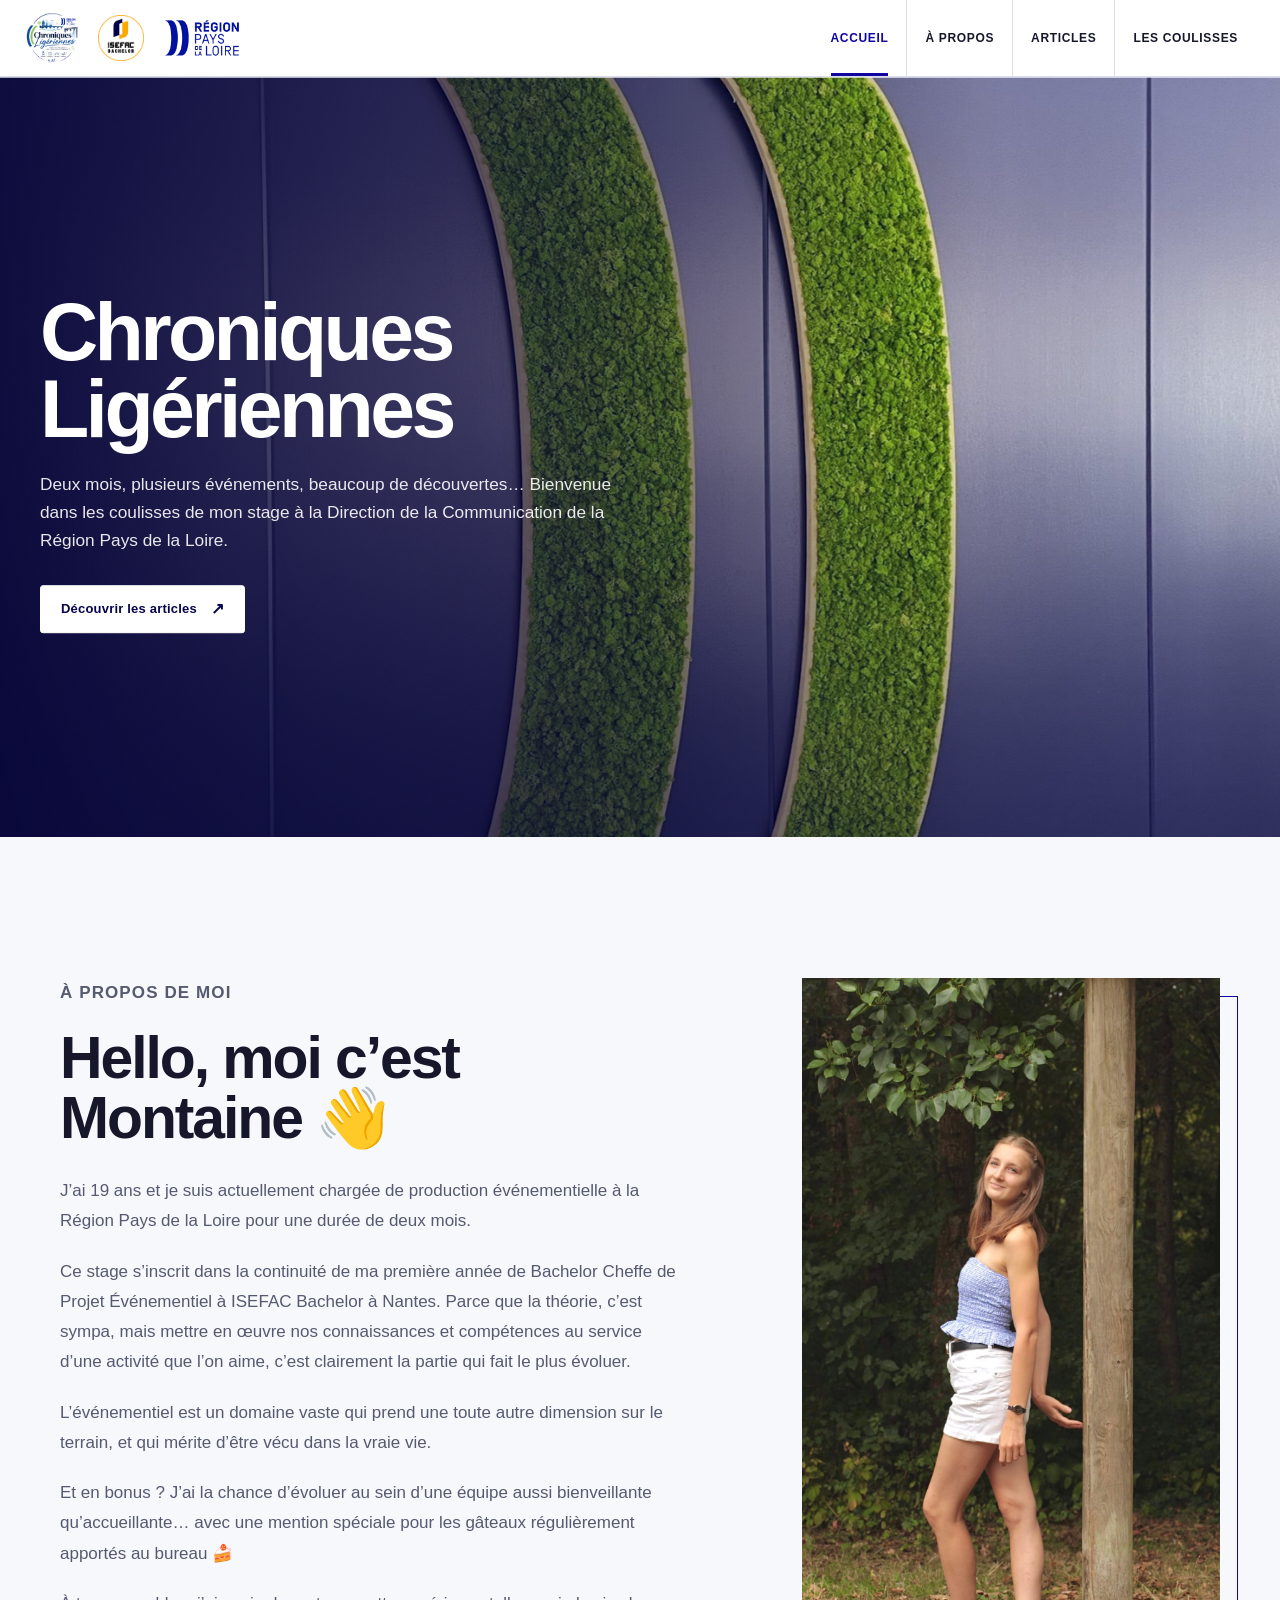
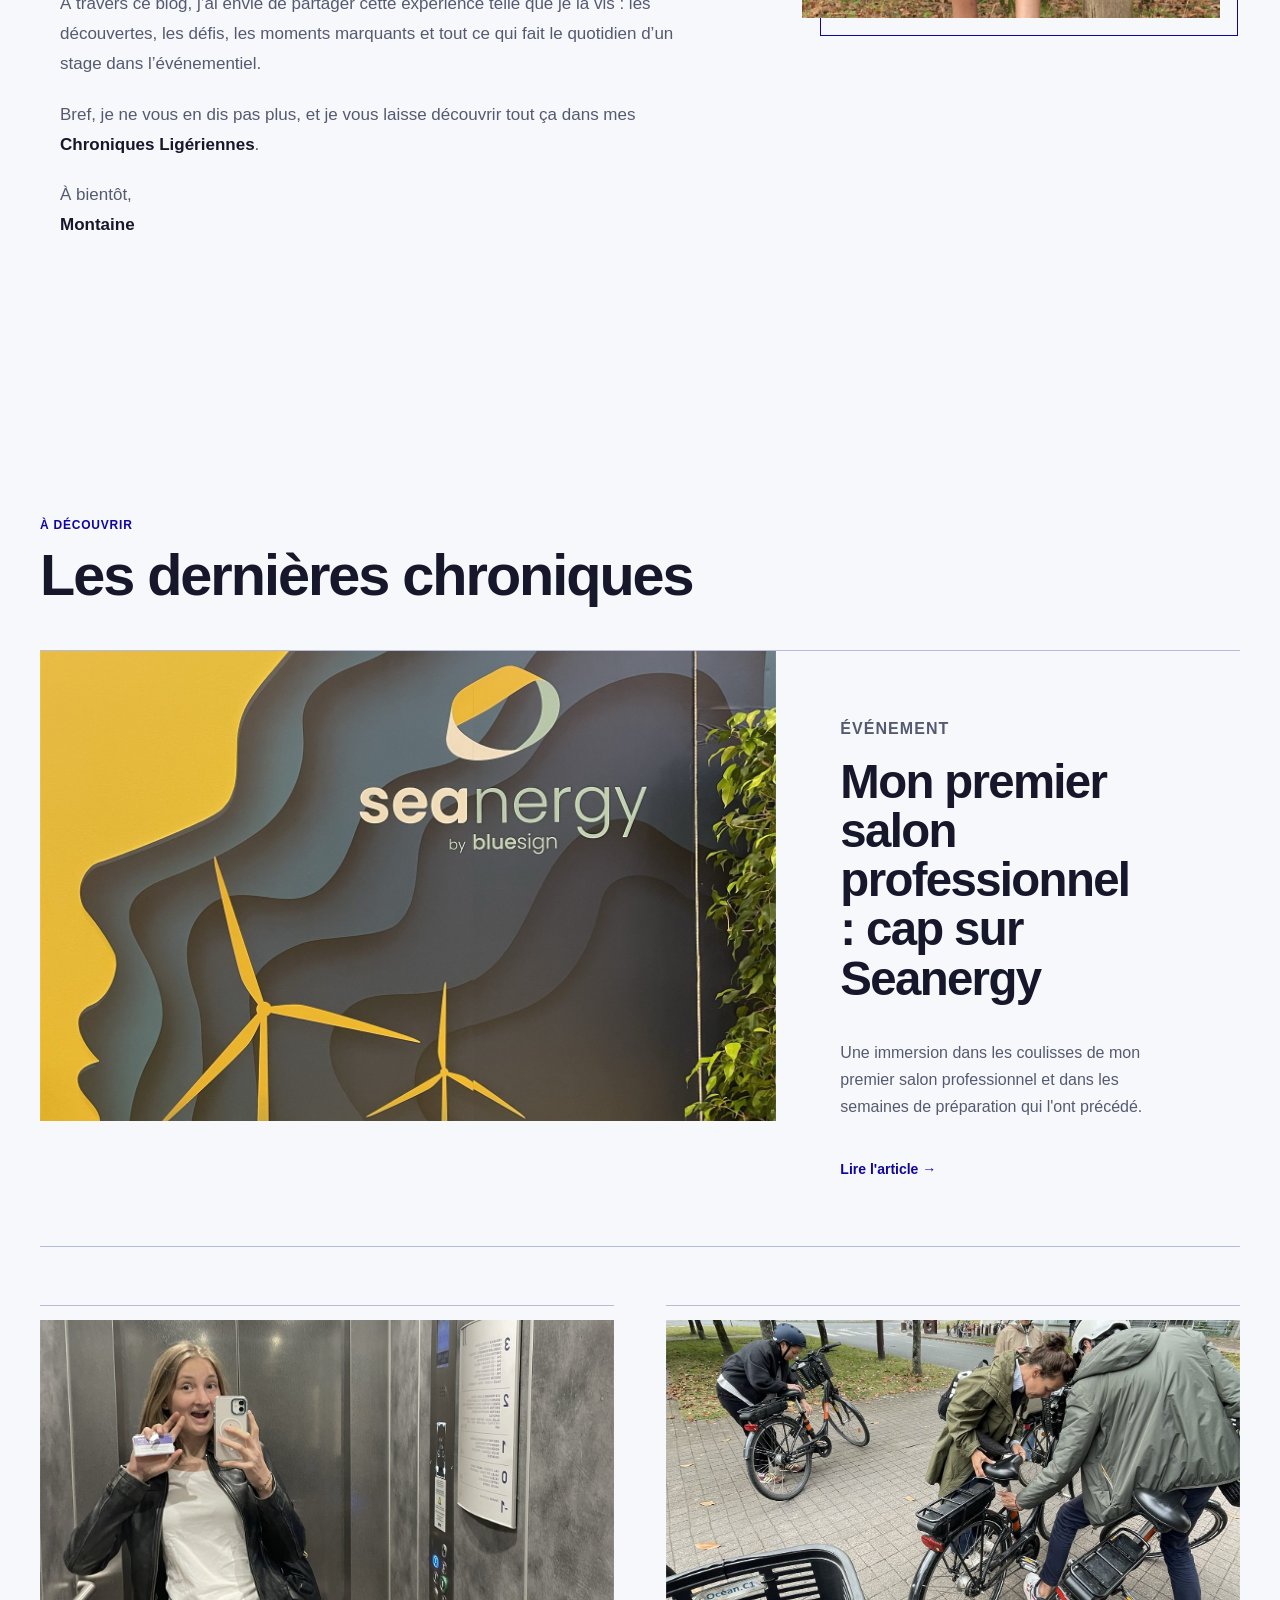
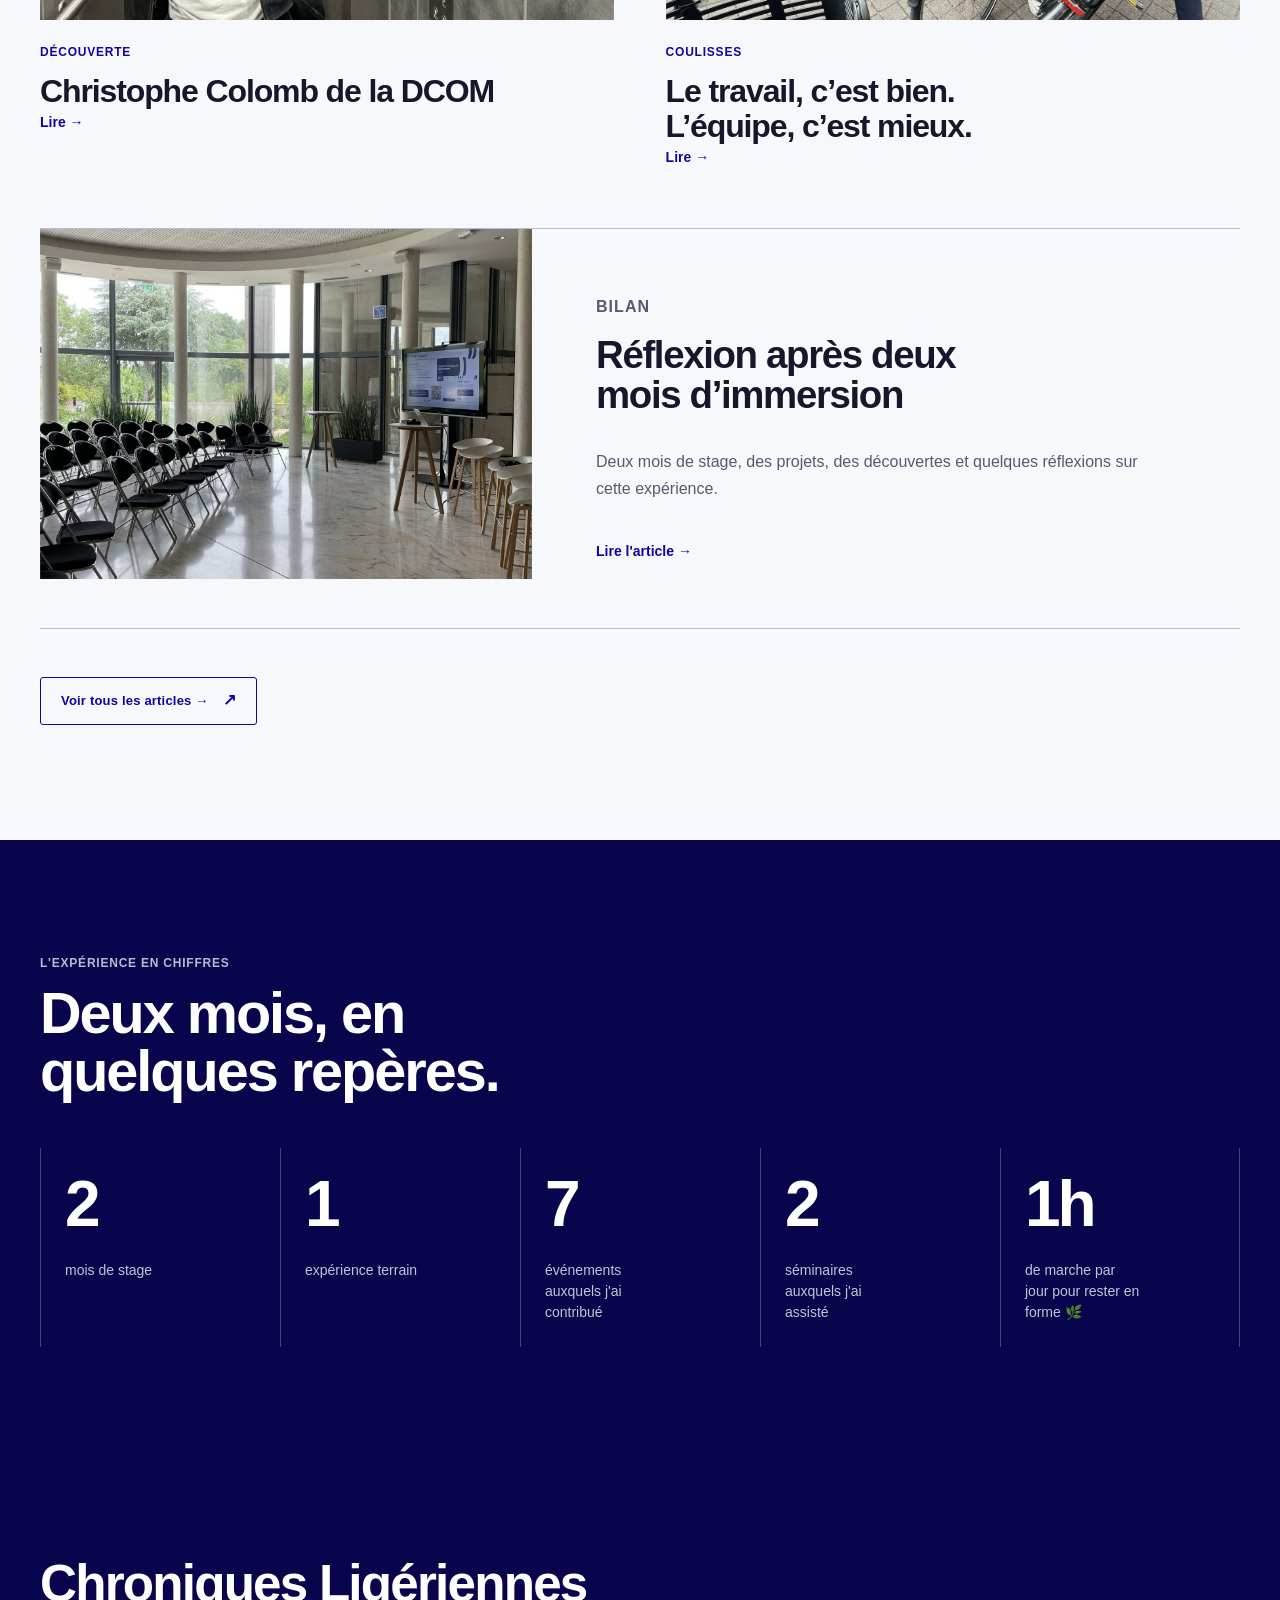
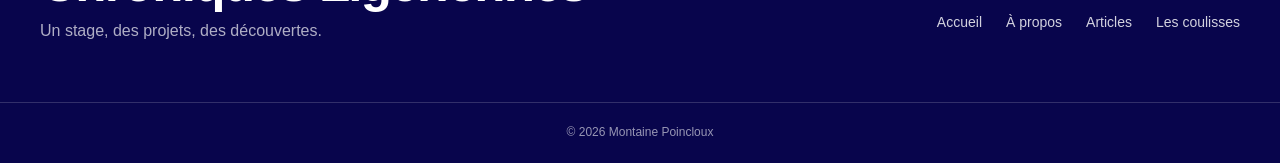
==== commit 80e717d4: "Redesign" ====
--- a/index.html
+++ b/index.html
@@ -36,7 +36,7 @@
     <section class="hero">
          <img src="images/accueil/heros.jpg"
          alt="Les griffes de la Région Pays de la Loire"
-         class="hero-image" width="2000" height="1500" fetchpriority="high" decoding="async">
+         class="hero-image" width="1500" height="2000" fetchpriority="high" decoding="async">
 
         <div class="hero-content">
             <h1>Chroniques Ligériennes</h1>
@@ -119,7 +119,7 @@
 
         <a href="articles/seanergy.html">
             <img src="images/articles/seanergy/seanergy.jpg"
-                 alt="Mon premier salon professionnel : cap sur Seanergy" width="2000" height="1500" loading="lazy" decoding="async">
+                 alt="Mon premier salon professionnel : cap sur Seanergy" width="1500" height="2000" loading="lazy" decoding="async">
 
             <div class="featured-content">
                 <p class="article-category">ÉVÉNEMENT</p>
@@ -144,7 +144,7 @@
         <a href="articles/DCOM.html" class="article-card">
 
             <img src="images/articles/DCOM/dcom.jpg"
-                 alt="Christophe Colomb de la DCOM" width="2000" height="1500" loading="lazy" decoding="async">
+                 alt="Christophe Colomb de la DCOM" width="1500" height="2000" loading="lazy" decoding="async">
 
             <div class="article-card-content">
                 <p class="article-category">DÉCOUVERTE</p>
@@ -158,7 +158,7 @@
         <a href="articles/equipe.html" class="article-card">
 
             <img src="images/articles/equipe/bike.jpg"
-                 alt="Le travail, c'est bien. L'équipe, c'est mieux." width="2000" height="1500" loading="lazy" decoding="async">
+                 alt="Le travail, c'est bien. L'équipe, c'est mieux." width="1500" height="2000" loading="lazy" decoding="async">
 
             <div class="article-card-content">
                 <p class="article-category">COULISSES</p>
@@ -177,7 +177,7 @@
 
             <div class="article-wide-image">
                 <img src="images/articles/bilan/bilan.jpg"
-                     alt="Réflexion après deux mois d'immersion" width="2000" height="1500" loading="lazy" decoding="async">
+                     alt="Réflexion après deux mois d'immersion" width="1500" height="2000" loading="lazy" decoding="async">
             </div>
 
             <div class="article-wide-content">
